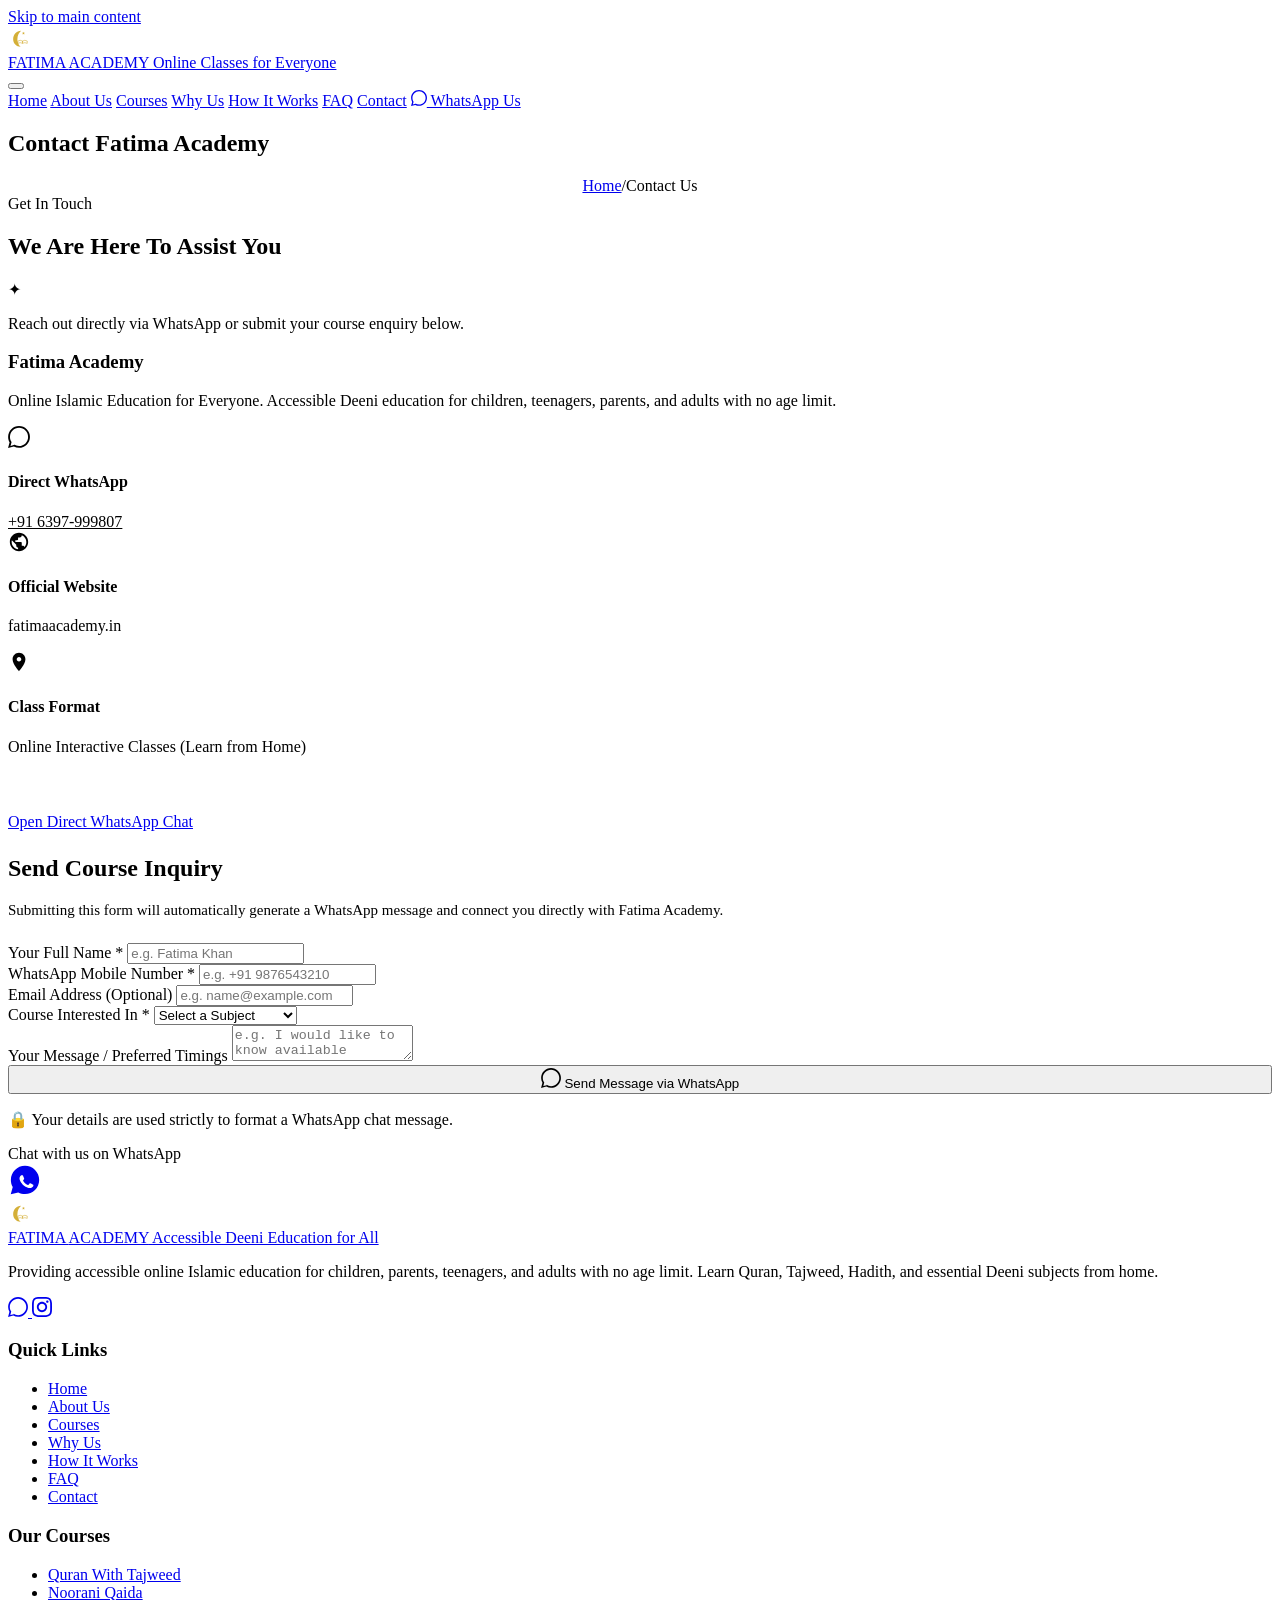
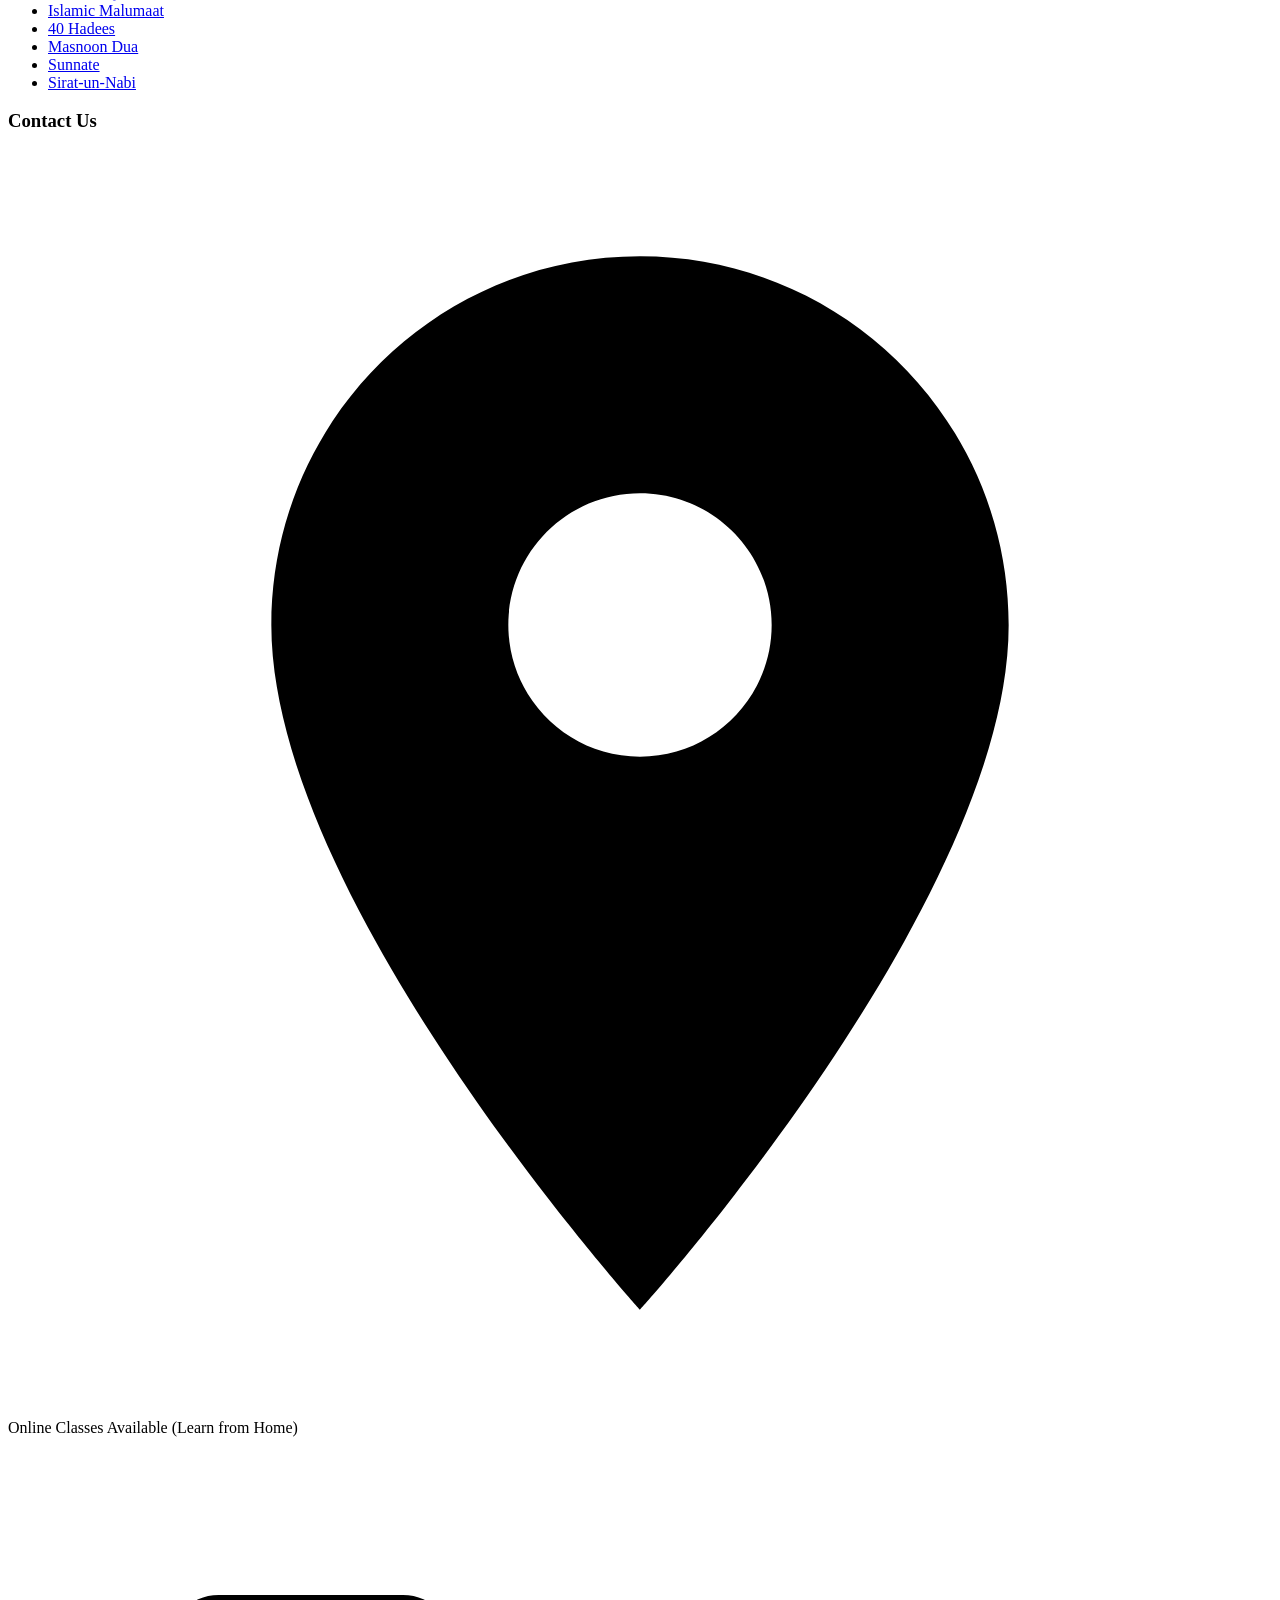
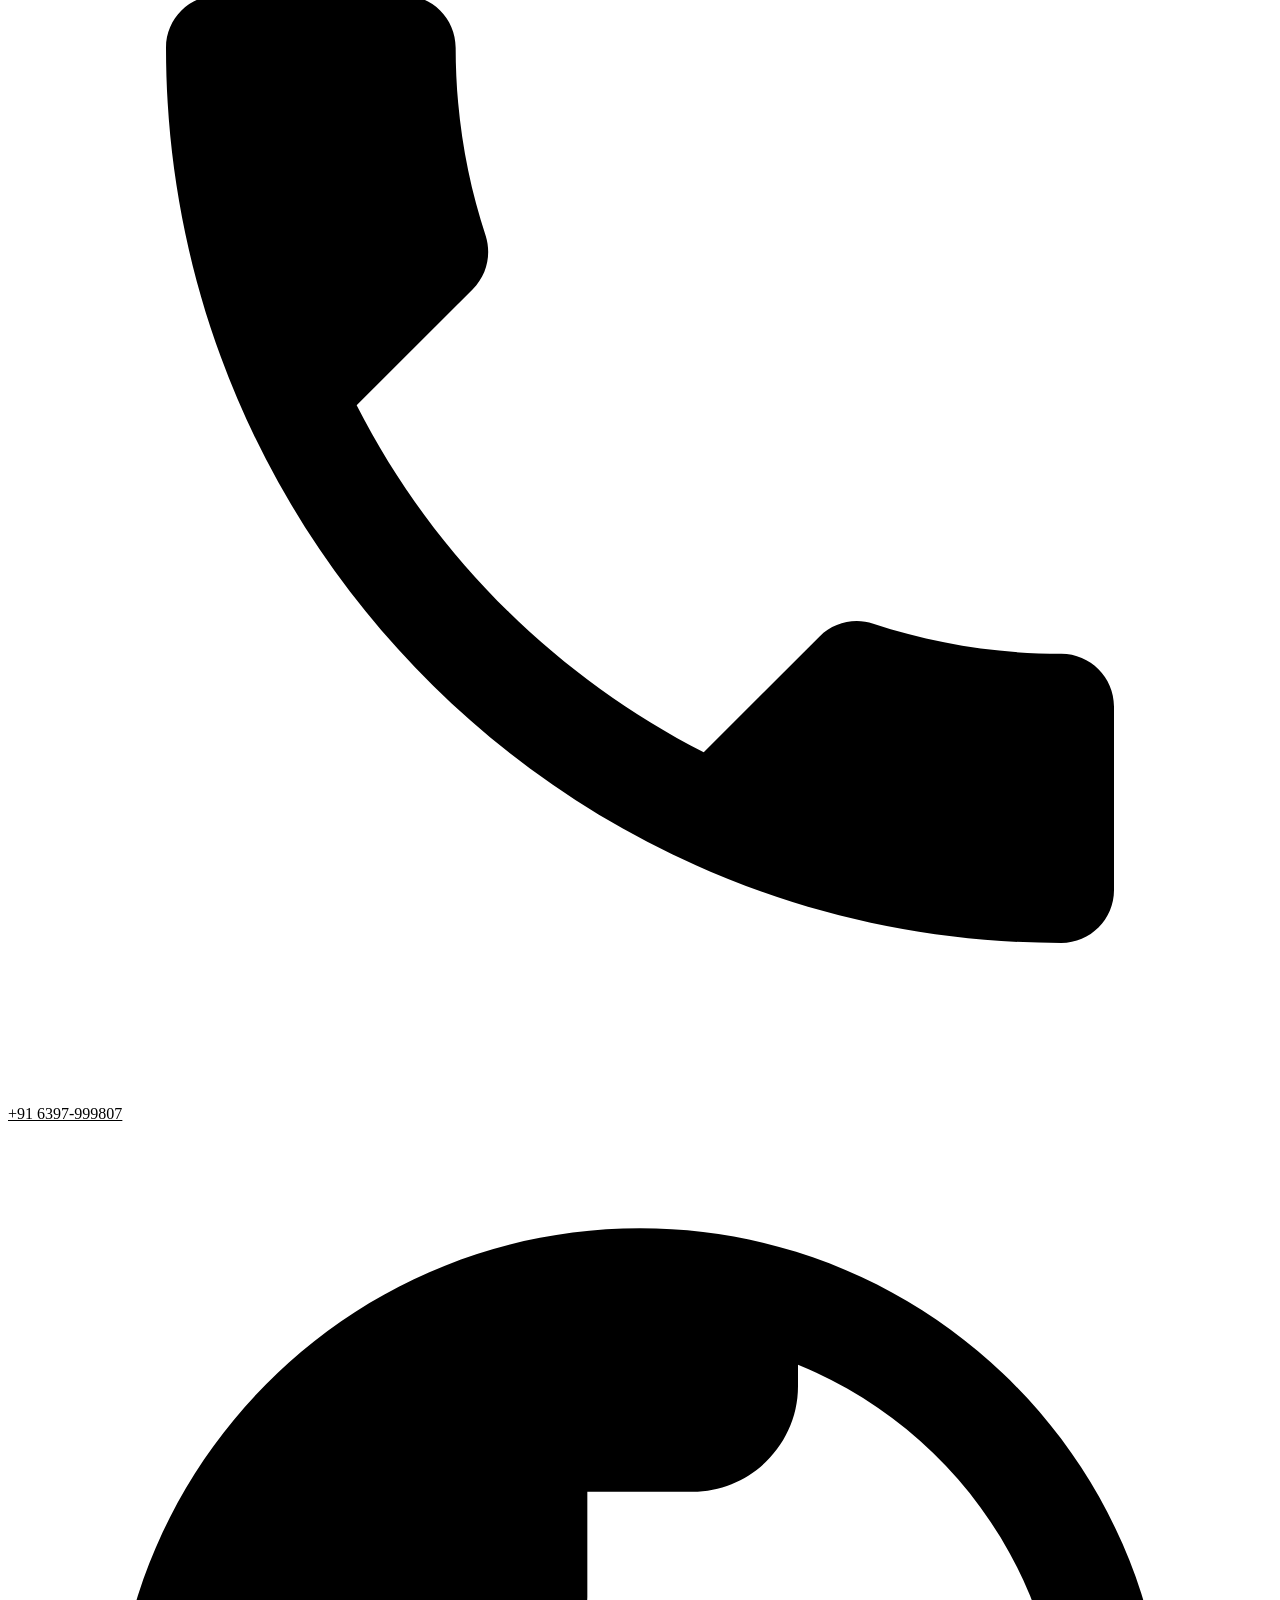
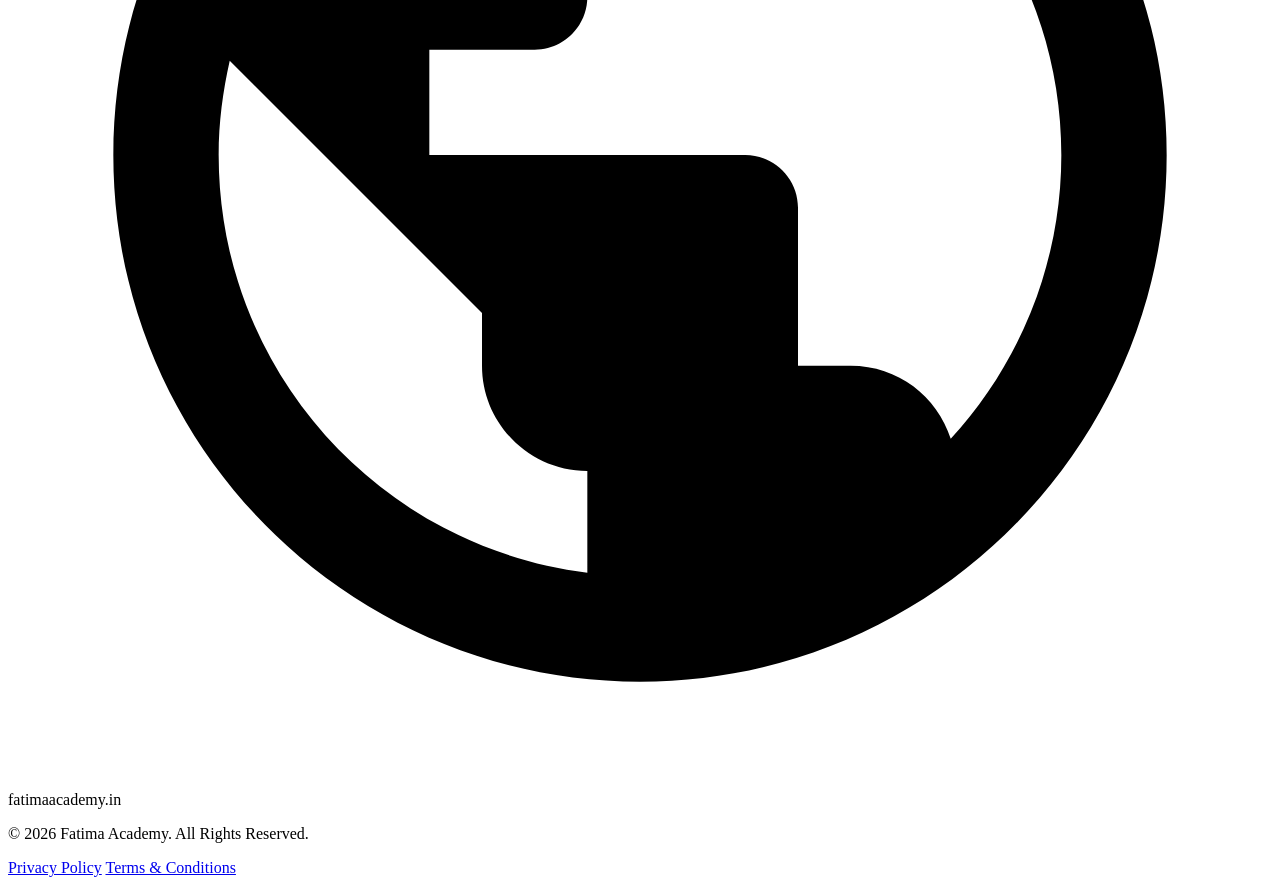
==== contact.html @ eac568ba "Add files via upload" ====
<!DOCTYPE html>
<html lang="en">
<head>
  <meta charset="UTF-8">
  <meta name="viewport" content="width=device-width, initial-scale=1.0">
  <title>Contact Us | Fatima Academy</title>
  <meta name="description" content="Contact Fatima Academy for online Islamic class inquiries. Reach us via WhatsApp at +91 6397-999807 or complete our online contact form.">
  <meta name="keywords" content="Contact Fatima Academy, WhatsApp +916397999807, online Quran enquiry, Islamic class registration">
  
  <meta property="og:title" content="Contact Us | Fatima Academy">
  <meta property="og:description" content="Connect with Fatima Academy directly on WhatsApp or submit your course inquiry online.">
  <meta property="og:type" content="website">
  <meta property="og:url" content="https://fatimaacademy.in/contact.html">
  
  <link rel="icon" type="image/svg+xml" href="favicon.svg">
  <link rel="stylesheet" href="css/style.css">
</head>
<body>
  <a href="#main-content" class="skip-link">Skip to main content</a>

  <!-- Header -->
  <header class="header">
    <div class="container nav-container">
      <a href="index.html" class="brand-logo" aria-label="Fatima Academy Home">
        <div class="brand-icon-wrapper">
          <svg viewBox="0 0 512 512" width="24" height="24">
            <path d="M280 100 C 180 100, 110 180, 110 280 C 110 370, 180 440, 270 440 C 230 410, 200 350, 200 280 C 200 200, 240 130, 280 100 Z" fill="#D4AF37"/>
            <polygon points="330,120 338,144 362,144 343,159 350,183 330,168 310,183 317,159 298,144 322,144" fill="#D4AF37"/>
            <path d="M 210 320 Q 260 290 310 320 L 310 370 Q 260 340 210 370 Z" fill="none" stroke="#D4AF37" stroke-width="12"/>
            <path d="M 310 320 Q 360 290 410 320 L 410 370 Q 360 340 310 370 Z" fill="none" stroke="#D4AF37" stroke-width="12"/>
          </svg>
        </div>
        <div class="brand-text">
          <span class="brand-title">FATIMA <span>ACADEMY</span></span>
          <span class="brand-tagline">Online Classes for Everyone</span>
        </div>
      </a>

      <button class="mobile-toggle" id="mobile-toggle" aria-label="Toggle navigation menu" aria-expanded="false" aria-controls="nav-menu">
        <span></span>
        <span></span>
        <span></span>
      </button>

      <nav class="nav-menu" id="nav-menu">
        <a href="index.html" class="nav-link">Home</a>
        <a href="about.html" class="nav-link">About Us</a>
        <a href="courses.html" class="nav-link">Courses</a>
        <a href="why-us.html" class="nav-link">Why Us</a>
        <a href="how-it-works.html" class="nav-link">How It Works</a>
        <a href="faq.html" class="nav-link">FAQ</a>
        <a href="contact.html" class="nav-link active">Contact</a>
        <a href="https://wa.me/916397999807?text=Assalamu%20Alaikum%2C%20I%20would%20like%20to%20know%20more%20about%20Fatima%20Academy%20online%20classes." target="_blank" rel="noopener noreferrer" class="btn btn-whatsapp btn-sm nav-cta-btn">
          <svg viewBox="0 0 24 24" width="16" height="16" fill="currentColor"><path d="M.057 24l1.687-6.163c-1.041-1.804-1.588-3.849-1.587-5.946.003-6.556 5.338-11.891 11.893-11.891 3.181.001 6.167 1.24 8.413 3.488 2.245 2.248 3.481 5.236 3.48 8.414-.003 6.557-5.338 11.892-11.893 11.892-1.99-.001-3.951-.5-5.688-1.448l-6.305 1.654zm6.597-3.807c1.676.995 3.276 1.591 5.392 1.592 5.448 0 9.886-4.434 9.889-9.885.002-5.462-4.415-9.89-9.881-9.892-5.452 0-9.887 4.434-9.889 9.884-.001 2.225.651 3.891 1.746 5.634l-1.14 4.162 4.223-1.107z"/></svg>
          WhatsApp Us
        </a>
      </nav>
    </div>
  </header>
  <div class="nav-overlay" id="nav-overlay"></div>

  <!-- Page Hero -->
  <section class="page-hero">
    <div class="hero-pattern"></div>
    <div class="container text-center">
      <h1 class="page-hero-title">Contact <span>Fatima Academy</span></h1>
      <div class="breadcrumb justify-center" style="display: flex; justify-content: center;">
        <a href="index.html">Home</a>
        <span class="breadcrumb-separator">/</span>
        <span>Contact Us</span>
      </div>
    </div>
  </section>

  <!-- Main Content -->
  <main id="main-content">
    <section class="section-padding">
      <div class="container">
        <div class="section-header reveal">
          <span class="section-badge gold">Get In Touch</span>
          <h2 class="section-title">We Are Here To <span>Assist You</span></h2>
          <div class="ornament-divider"><span class="ornament-symbol">✦</span></div>
          <p class="section-subtitle">Reach out directly via WhatsApp or submit your course enquiry below.</p>
        </div>

        <div class="contact-grid">
          
          <!-- Contact Info Card -->
          <div class="contact-info-card reveal">
            <h3 class="contact-info-title">Fatima Academy</h3>
            <p class="contact-info-desc">Online Islamic Education for Everyone. Accessible Deeni education for children, teenagers, parents, and adults with no age limit.</p>

            <div class="contact-detail-item">
              <div class="contact-detail-icon">
                <svg viewBox="0 0 24 24" width="22" height="22" fill="currentColor"><path d="M.057 24l1.687-6.163c-1.041-1.804-1.588-3.849-1.587-5.946.003-6.556 5.338-11.891 11.893-11.891 3.181.001 6.167 1.24 8.413 3.488 2.245 2.248 3.481 5.236 3.48 8.414-.003 6.557-5.338 11.892-11.893 11.892-1.99-.001-3.951-.5-5.688-1.448l-6.305 1.654zm6.597-3.807c1.676.995 3.276 1.591 5.392 1.592 5.448 0 9.886-4.434 9.889-9.885.002-5.462-4.415-9.89-9.881-9.892-5.452 0-9.887 4.434-9.889 9.884-.001 2.225.651 3.891 1.746 5.634l-1.14 4.162 4.223-1.107z"/></svg>
              </div>
              <div class="contact-detail-text">
                <h4>Direct WhatsApp</h4>
                <a href="https://wa.me/916397999807" target="_blank" rel="noopener noreferrer" style="color:var(--gold-primary);">+91 6397-999807</a>
              </div>
            </div>

            <div class="contact-detail-item">
              <div class="contact-detail-icon">
                <svg viewBox="0 0 24 24" width="22" height="22" fill="currentColor"><path d="M12 2C6.48 2 2 6.48 2 12s4.48 10 10 10 10-4.48 10-10S17.52 2 12 2zm-1 17.93c-3.95-.49-7-3.85-7-7.93 0-.62.08-1.21.21-1.79L9 15v1c0 1.1.9 2 2 2v1.93zm6.9-2.54c-.26-.81-1-1.39-1.9-1.39h-1v-3c0-.55-.45-1-1-1H8v-2h2c.55 0 1-.45 1-1V7h2c1.1 0 2-.9 2-2v-.41c2.93 1.19 5 4.06 5 7.41 0 2.08-.8 3.97-2.1 5.39z"/></svg>
              </div>
              <div class="contact-detail-text">
                <h4>Official Website</h4>
                <p>fatimaacademy.in</p>
              </div>
            </div>

            <div class="contact-detail-item">
              <div class="contact-detail-icon">
                <svg viewBox="0 0 24 24" width="22" height="22" fill="currentColor"><path d="M12 2C8.13 2 5 5.13 5 9c0 5.25 7 13 7 13s7-7.75 7-13c0-3.87-3.13-7-7-7zm0 9.5c-1.38 0-2.5-1.12-2.5-2.5s1.12-2.5 2.5-2.5 2.5 1.12 2.5 2.5-1.12 2.5-2.5 2.5z"/></svg>
              </div>
              <div class="contact-detail-text">
                <h4>Class Format</h4>
                <p>Online Interactive Classes (Learn from Home)</p>
              </div>
            </div>

            <div style="margin-top: 2rem; padding-top: 1.5rem; border-top: 1px solid rgba(255, 255, 255, 0.15);">
              <a href="https://wa.me/916397999807?text=Assalamu%20Alaikum%2C%20I%20would%20like%20to%20know%20more%20about%20Fatima%20Academy%20online%20classes." target="_blank" rel="noopener noreferrer" class="btn btn-whatsapp" style="width: 100%;">
                Open Direct WhatsApp Chat
              </a>
            </div>
          </div>

          <!-- Contact Form Card -->
          <div class="contact-form-card reveal">
            <h3 style="font-size: 1.5rem; font-weight: 800; color: var(--navy-dark); margin-bottom: 1.25rem;">Send Course Inquiry</h3>
            <p style="font-size: 0.9375rem; color: var(--text-secondary); margin-bottom: 1.5rem;">Submitting this form will automatically generate a WhatsApp message and connect you directly with Fatima Academy.</p>

            <form id="contact-form" novalidate>
              <div class="form-group">
                <label for="form-name" class="form-label">Your Full Name *</label>
                <input type="text" id="form-name" class="form-control" placeholder="e.g. Fatima Khan" required>
              </div>

              <div class="form-group">
                <label for="form-phone" class="form-label">WhatsApp Mobile Number *</label>
                <input type="tel" id="form-phone" class="form-control" placeholder="e.g. +91 9876543210" required>
              </div>

              <div class="form-group">
                <label for="form-email" class="form-label">Email Address (Optional)</label>
                <input type="email" id="form-email" class="form-control" placeholder="e.g. name@example.com">
              </div>

              <div class="form-group">
                <label for="form-course" class="form-label">Course Interested In *</label>
                <select id="form-course" class="form-control" required>
                  <option value="" disabled selected>Select a Subject</option>
                  <option value="Quran With Tajweed">Quran With Tajweed</option>
                  <option value="Noorani Qaida">Noorani Qaida</option>
                  <option value="Islamic Malumaat">Islamic Malumaat</option>
                  <option value="40 Hadees">40 Hadees</option>
                  <option value="Masnoon Dua">Masnoon Dua</option>
                  <option value="Sunnate">Sunnate</option>
                  <option value="Sirat-un-Nabi">Sirat-un-Nabi</option>
                </select>
              </div>

              <div class="form-group">
                <label for="form-message" class="form-label">Your Message / Preferred Timings</label>
                <textarea id="form-message" class="form-control" placeholder="e.g. I would like to know available evening time slots."></textarea>
              </div>

              <button type="submit" class="btn btn-whatsapp btn-lg" style="width: 100%;">
                <svg viewBox="0 0 24 24" width="20" height="20" fill="currentColor"><path d="M.057 24l1.687-6.163c-1.041-1.804-1.588-3.849-1.587-5.946.003-6.556 5.338-11.891 11.893-11.891 3.181.001 6.167 1.24 8.413 3.488 2.245 2.248 3.481 5.236 3.48 8.414-.003 6.557-5.338 11.892-11.893 11.892-1.99-.001-3.951-.5-5.688-1.448l-6.305 1.654zm6.597-3.807c1.676.995 3.276 1.591 5.392 1.592 5.448 0 9.886-4.434 9.889-9.885.002-5.462-4.415-9.89-9.881-9.892-5.452 0-9.887 4.434-9.889 9.884-.001 2.225.651 3.891 1.746 5.634l-1.14 4.162 4.223-1.107z"/></svg>
                Send Message via WhatsApp
              </button>

              <p class="form-notice">🔒 Your details are used strictly to format a WhatsApp chat message.</p>
            </form>
          </div>

        </div>
      </div>
    </section>
  </main>

  <!-- FLOATING WHATSAPP BUTTON -->
  <div class="floating-whatsapp-container">
    <div class="whatsapp-tooltip">Chat with us on WhatsApp</div>
    <a href="https://wa.me/916397999807?text=Assalamu%20Alaikum%2C%20I%20would%20like%20to%20know%20more%20about%20Fatima%20Academy%20online%20classes." target="_blank" rel="noopener noreferrer" class="floating-whatsapp-btn" aria-label="Chat with Fatima Academy on WhatsApp">
      <svg viewBox="0 0 24 24" width="34" height="34" fill="currentColor">
        <path d="M12.011 2c-5.506 0-9.989 4.478-9.99 9.984 0 1.758.459 3.474 1.33 4.987l-1.414 5.163 5.284-1.385c1.458.796 3.103 1.215 4.786 1.216h.004c5.505 0 9.989-4.478 9.99-9.985 0-2.667-1.037-5.176-2.922-7.062-1.886-1.886-4.396-2.923-7.068-2.923zm5.834 14.164c-.247.695-1.237 1.328-1.705 1.408-.468.08-.857.348-2.883-.456-2.438-.967-4.004-3.447-4.126-3.609-.122-.162-.992-1.32-1.002-2.528-.01-1.208.618-1.802.839-2.043.221-.241.482-.302.643-.302.161 0 .322.002.463.009.15.008.352-.057.552.422.201.482.683 1.668.743 1.789.06.12.1.261.02.422-.08.161-.12.261-.241.402-.12.141-.252.315-.36.423-.12.12-.246.251-.106.492.14.241.624 1.03 1.341 1.668.922.82 1.7 1.074 1.941 1.194.241.12.382.1.522-.06.141-.161.603-.703.764-.944.161-.241.322-.201.542-.12.221.08 1.407.663 1.648.784.241.12.402.181.462.281.06.101.06.583-.187 1.278z"/>
      </svg>
    </a>
  </div>

  <!-- Footer -->
  <footer class="footer">
    <div class="container">
      <div class="footer-grid">
        <div class="footer-brand">
          <a href="index.html" class="brand-logo" aria-label="Fatima Academy">
            <div class="brand-icon-wrapper">
              <svg viewBox="0 0 512 512" width="24" height="24">
                <path d="M280 100 C 180 100, 110 180, 110 280 C 110 370, 180 440, 270 440 C 230 410, 200 350, 200 280 C 200 200, 240 130, 280 100 Z" fill="#D4AF37"/>
                <polygon points="330,120 338,144 362,144 343,159 350,183 330,168 310,183 317,159 298,144 322,144" fill="#D4AF37"/>
                <path d="M 210 320 Q 260 290 310 320 L 310 370 Q 260 340 210 370 Z" fill="none" stroke="#D4AF37" stroke-width="12"/>
                <path d="M 310 320 Q 360 290 410 320 L 410 370 Q 360 340 310 370 Z" fill="none" stroke="#D4AF37" stroke-width="12"/>
              </svg>
            </div>
            <div class="brand-text">
              <span class="brand-title">FATIMA <span>ACADEMY</span></span>
              <span class="brand-tagline">Accessible Deeni Education for All</span>
            </div>
          </a>
          <p>Providing accessible online Islamic education for children, parents, teenagers, and adults with no age limit. Learn Quran, Tajweed, Hadith, and essential Deeni subjects from home.</p>
          <div class="footer-socials">
            <a href="https://wa.me/916397999807" target="_blank" rel="noopener noreferrer" class="social-icon" aria-label="WhatsApp">
              <svg viewBox="0 0 24 24" width="20" height="20" fill="currentColor"><path d="M.057 24l1.687-6.163c-1.041-1.804-1.588-3.849-1.587-5.946.003-6.556 5.338-11.891 11.893-11.891 3.181.001 6.167 1.24 8.413 3.488 2.245 2.248 3.481 5.236 3.48 8.414-.003 6.557-5.338 11.892-11.893 11.892-1.99-.001-3.951-.5-5.688-1.448l-6.305 1.654zm6.597-3.807c1.676.995 3.276 1.591 5.392 1.592 5.448 0 9.886-4.434 9.889-9.885.002-5.462-4.415-9.89-9.881-9.892-5.452 0-9.887 4.434-9.889 9.884-.001 2.225.651 3.891 1.746 5.634l-1.14 4.162 4.223-1.107z"/></svg>
            </a>
            <a href="#" target="_blank" rel="noopener noreferrer" class="social-icon" aria-label="Instagram (Placeholder)">
              <svg viewBox="0 0 24 24" width="20" height="20" fill="currentColor"><path d="M12 2.163c3.204 0 3.584.012 4.85.07 3.252.148 4.771 1.691 4.919 4.919.058 1.265.069 1.645.069 4.849 0 3.205-.012 3.584-.069 4.849-.149 3.225-1.664 4.771-4.919 4.919-1.266.058-1.644.07-4.85.07-3.204 0-3.584-.012-4.849-.07-3.26-.149-4.771-1.699-4.919-4.92-.058-1.265-.07-1.644-.07-4.849 0-3.204.013-3.583.07-4.849.149-3.227 1.664-4.771 4.919-4.919 1.266-.057 1.645-.069 4.849-.069zm0-2.163c-3.259 0-3.667.014-4.947.072-4.358.2-6.78 2.618-6.98 6.98-.059 1.281-.073 1.689-.073 4.948 0 3.259.014 3.668.072 4.948.2 4.358 2.618 6.78 6.98 6.98 1.281.058 1.689.072 4.948.072 3.259 0 3.668-.014 4.948-.072 4.354-.2 6.782-2.618 6.979-6.98.059-1.28.073-1.689.073-4.948 0-3.259-.014-3.667-.072-4.947-.196-4.354-2.617-6.78-6.979-6.98-1.281-.059-1.69-.073-4.949-.073zm0 5.838c-3.403 0-6.162 2.759-6.162 6.162s2.759 6.163 6.162 6.163 6.162-2.759 6.162-6.163c0-3.403-2.759-6.162-6.162-6.162zm0 10.162c-2.209 0-4-1.79-4-4 0-2.209 1.791-4 4-4s4 1.791 4 4c0 2.21-1.791 4-4 4zm6.406-11.845c-.796 0-1.441.645-1.441 1.44s.645 1.44 1.441 1.44c.795 0 1.439-.645 1.439-1.44s-.644-1.44-1.439-1.44z"/></svg>
            </a>
          </div>
        </div>

        <div class="footer-widget">
          <h3 class="footer-widget-title">Quick Links</h3>
          <ul class="footer-links">
            <li><a href="index.html" class="footer-link">Home</a></li>
            <li><a href="about.html" class="footer-link">About Us</a></li>
            <li><a href="courses.html" class="footer-link">Courses</a></li>
            <li><a href="why-us.html" class="footer-link">Why Us</a></li>
            <li><a href="how-it-works.html" class="footer-link">How It Works</a></li>
            <li><a href="faq.html" class="footer-link">FAQ</a></li>
            <li><a href="contact.html" class="footer-link">Contact</a></li>
          </ul>
        </div>

        <div class="footer-widget">
          <h3 class="footer-widget-title">Our Courses</h3>
          <ul class="footer-links">
            <li><a href="courses.html" class="footer-link">Quran With Tajweed</a></li>
            <li><a href="courses.html" class="footer-link">Noorani Qaida</a></li>
            <li><a href="courses.html" class="footer-link">Islamic Malumaat</a></li>
            <li><a href="courses.html" class="footer-link">40 Hadees</a></li>
            <li><a href="courses.html" class="footer-link">Masnoon Dua</a></li>
            <li><a href="courses.html" class="footer-link">Sunnate</a></li>
            <li><a href="courses.html" class="footer-link">Sirat-un-Nabi</a></li>
          </ul>
        </div>

        <div class="footer-widget">
          <h3 class="footer-widget-title">Contact Us</h3>
          <div class="footer-contact-item">
            <svg viewBox="0 0 24 24"><path d="M12 2C8.13 2 5 5.13 5 9c0 5.25 7 13 7 13s7-7.75 7-13c0-3.87-3.13-7-7-7zm0 9.5c-1.38 0-2.5-1.12-2.5-2.5s1.12-2.5 2.5-2.5 2.5 1.12 2.5 2.5-1.12 2.5-2.5 2.5z"/></svg>
            <span>Online Classes Available (Learn from Home)</span>
          </div>
          <div class="footer-contact-item">
            <svg viewBox="0 0 24 24"><path d="M6.62 10.79c1.44 2.83 3.76 5.14 6.59 6.59l2.2-2.2c.27-.27.67-.36 1.02-.24 1.12.37 2.33.57 3.57.57.55 0 1 .45 1 1V20c0 .55-.45 1-1 1-9.39 0-17-7.61-17-17 0-.55.45-1 1-1h3.5c.55 0 1 .45 1 1 0 1.25.2 2.45.57 3.57.11.35.03.74-.25 1.02l-2.2 2.2z"/></svg>
            <a href="https://wa.me/916397999807" target="_blank" rel="noopener noreferrer" style="color:var(--gold-primary);">+91 6397-999807</a>
          </div>
          <div class="footer-contact-item">
            <svg viewBox="0 0 24 24"><path d="M12 2C6.48 2 2 6.48 2 12s4.48 10 10 10 10-4.48 10-10S17.52 2 12 2zm-1 17.93c-3.95-.49-7-3.85-7-7.93 0-.62.08-1.21.21-1.79L9 15v1c0 1.1.9 2 2 2v1.93zm6.9-2.54c-.26-.81-1-1.39-1.9-1.39h-1v-3c0-.55-.45-1-1-1H8v-2h2c.55 0 1-.45 1-1V7h2c1.1 0 2-.9 2-2v-.41c2.93 1.19 5 4.06 5 7.41 0 2.08-.8 3.97-2.1 5.39z"/></svg>
            <span>fatimaacademy.in</span>
          </div>
        </div>
      </div>

      <div class="footer-bottom">
        <p>&copy; <span id="current-year">2026</span> Fatima Academy. All Rights Reserved.</p>
        <div class="footer-legal-links">
          <a href="privacy-policy.html" class="footer-link">Privacy Policy</a>
          <a href="terms.html" class="footer-link">Terms & Conditions</a>
        </div>
      </div>
    </div>
  </footer>

  <script src="js/script.js"></script>
</body>
</html>
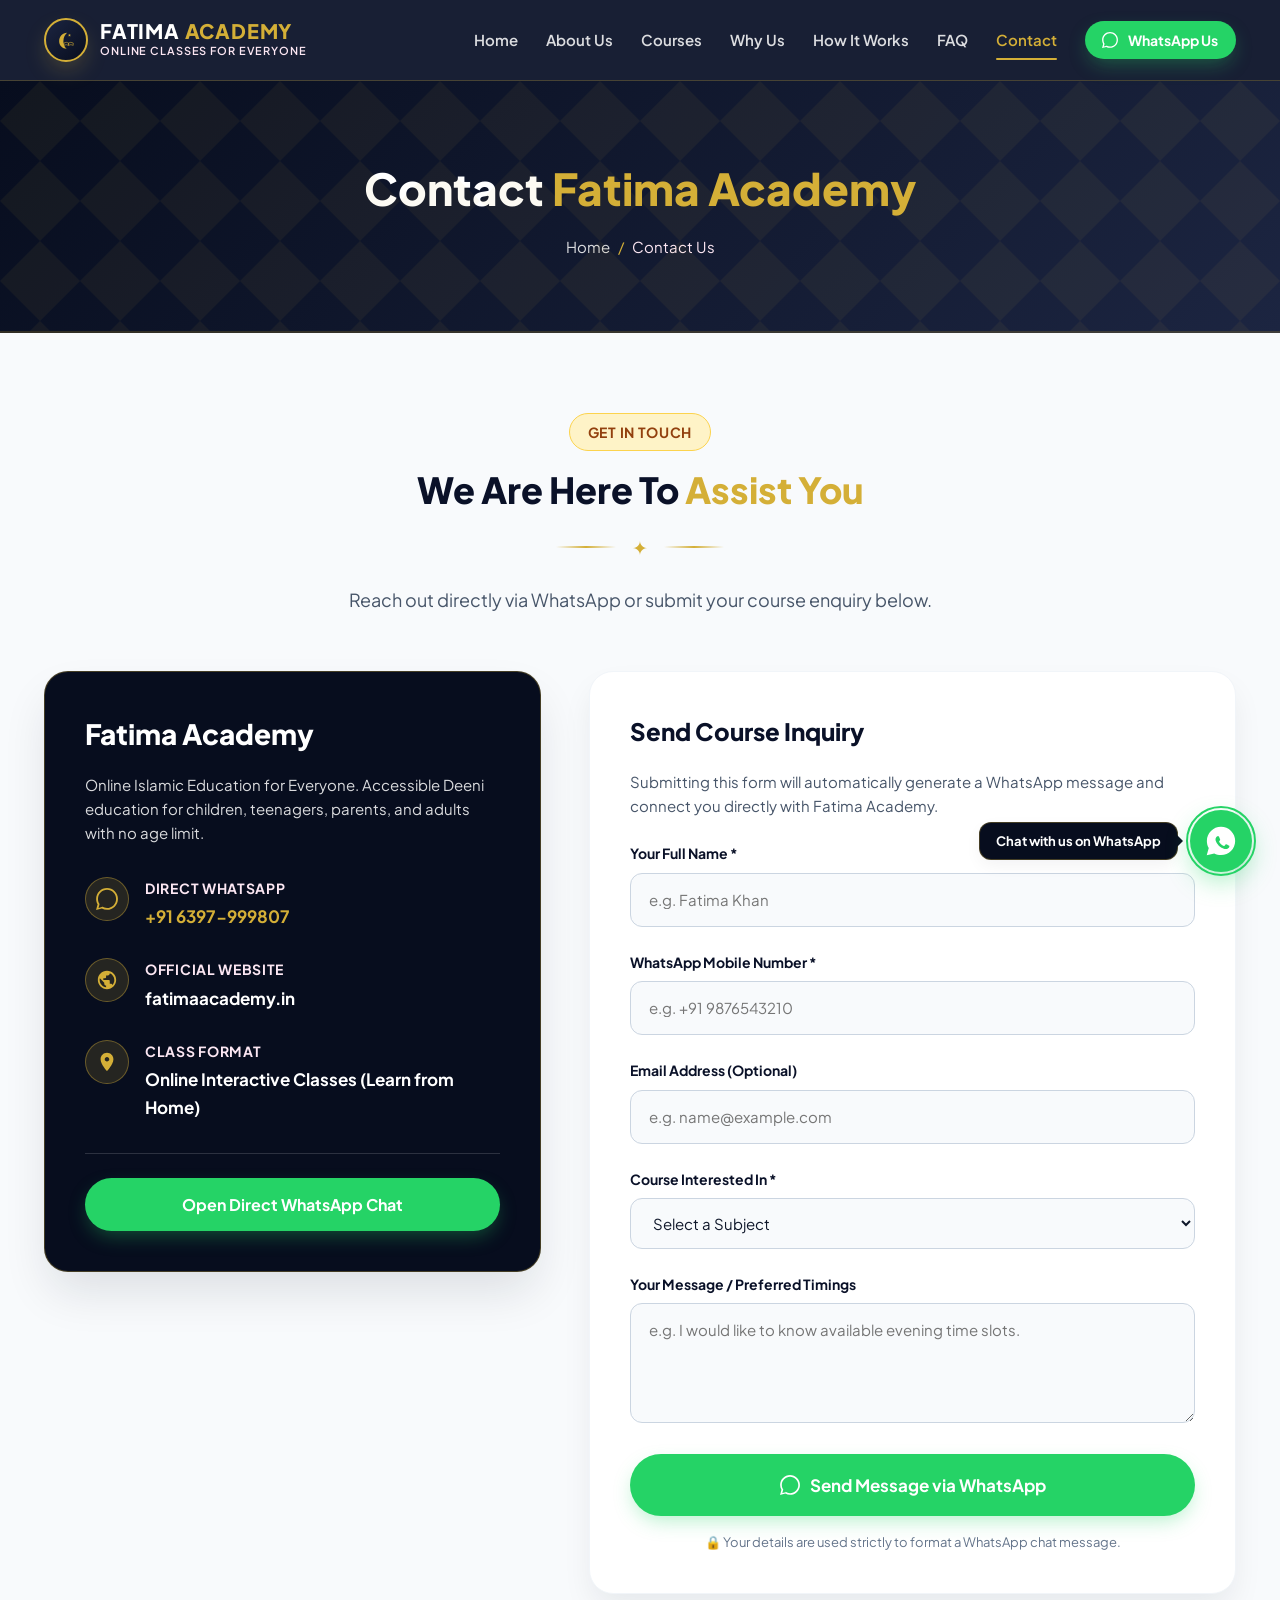
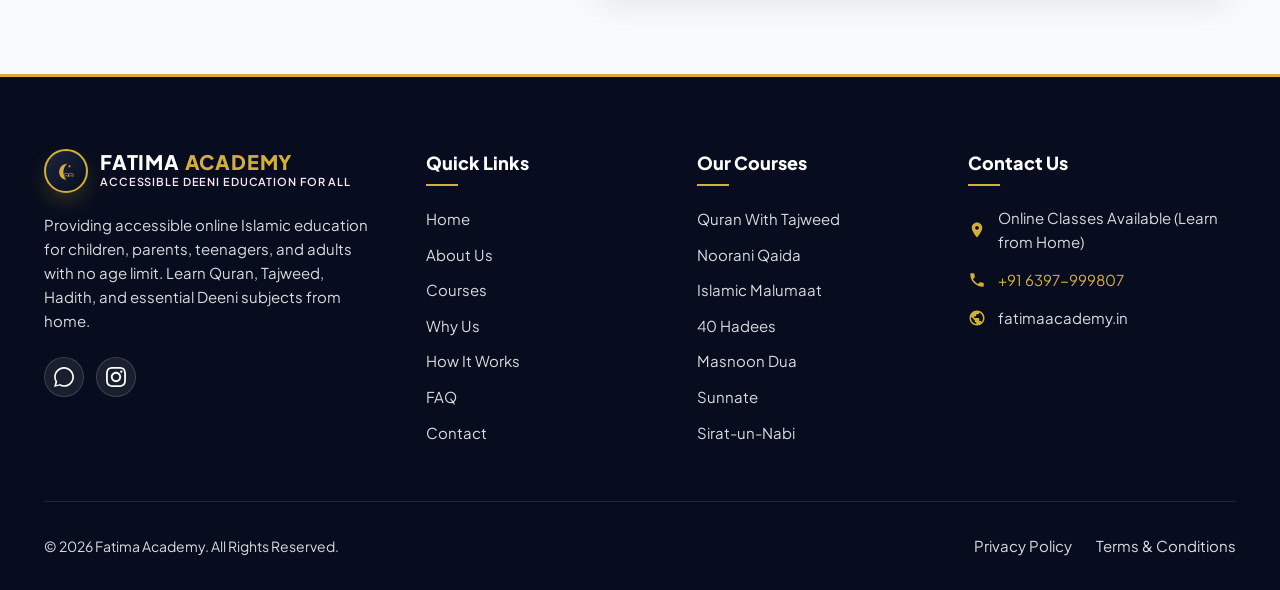
==== commit e65496b7: "Update WhatsApp contact number and links" ====
--- a/contact.html
+++ b/contact.html
@@ -4,8 +4,8 @@
   <meta charset="UTF-8">
   <meta name="viewport" content="width=device-width, initial-scale=1.0">
   <title>Contact Us | Fatima Academy</title>
-  <meta name="description" content="Contact Fatima Academy for online Islamic class inquiries. Reach us via WhatsApp at +91 6397-999807 or complete our online contact form.">
-  <meta name="keywords" content="Contact Fatima Academy, WhatsApp +916397999807, online Quran enquiry, Islamic class registration">
+  <meta name="description" content="Contact Fatima Academy for online Islamic class inquiries. Reach us via WhatsApp at +91 8077-743454 or complete our online contact form.">
+  <meta name="keywords" content="Contact Fatima Academy, WhatsApp +918077743454, online Quran enquiry, Islamic class registration">
   
   <meta property="og:title" content="Contact Us | Fatima Academy">
   <meta property="og:description" content="Connect with Fatima Academy directly on WhatsApp or submit your course inquiry online.">
@@ -50,7 +50,7 @@
         <a href="how-it-works.html" class="nav-link">How It Works</a>
         <a href="faq.html" class="nav-link">FAQ</a>
         <a href="contact.html" class="nav-link active">Contact</a>
-        <a href="https://wa.me/916397999807?text=Assalamu%20Alaikum%2C%20I%20would%20like%20to%20know%20more%20about%20Fatima%20Academy%20online%20classes." target="_blank" rel="noopener noreferrer" class="btn btn-whatsapp btn-sm nav-cta-btn">
+        <a href="https://wa.me/918077743454?text=Assalamu%20Alaikum%2C%20I%20would%20like%20to%20know%20more%20about%20Fatima%20Academy%20online%20classes." target="_blank" rel="noopener noreferrer" class="btn btn-whatsapp btn-sm nav-cta-btn">
           <svg viewBox="0 0 24 24" width="16" height="16" fill="currentColor"><path d="M.057 24l1.687-6.163c-1.041-1.804-1.588-3.849-1.587-5.946.003-6.556 5.338-11.891 11.893-11.891 3.181.001 6.167 1.24 8.413 3.488 2.245 2.248 3.481 5.236 3.48 8.414-.003 6.557-5.338 11.892-11.893 11.892-1.99-.001-3.951-.5-5.688-1.448l-6.305 1.654zm6.597-3.807c1.676.995 3.276 1.591 5.392 1.592 5.448 0 9.886-4.434 9.889-9.885.002-5.462-4.415-9.89-9.881-9.892-5.452 0-9.887 4.434-9.889 9.884-.001 2.225.651 3.891 1.746 5.634l-1.14 4.162 4.223-1.107z"/></svg>
           WhatsApp Us
         </a>
@@ -96,7 +96,7 @@
               </div>
               <div class="contact-detail-text">
                 <h4>Direct WhatsApp</h4>
-                <a href="https://wa.me/916397999807" target="_blank" rel="noopener noreferrer" style="color:var(--gold-primary);">+91 6397-999807</a>
+                <a href="https://wa.me/918077743454" target="_blank" rel="noopener noreferrer" style="color:var(--gold-primary);">+91 6397-999807</a>
               </div>
             </div>
 
@@ -121,7 +121,7 @@
             </div>
 
             <div style="margin-top: 2rem; padding-top: 1.5rem; border-top: 1px solid rgba(255, 255, 255, 0.15);">
-              <a href="https://wa.me/916397999807?text=Assalamu%20Alaikum%2C%20I%20would%20like%20to%20know%20more%20about%20Fatima%20Academy%20online%20classes." target="_blank" rel="noopener noreferrer" class="btn btn-whatsapp" style="width: 100%;">
+              <a href="https://wa.me/918077743454?text=Assalamu%20Alaikum%2C%20I%20would%20like%20to%20know%20more%20about%20Fatima%20Academy%20online%20classes." target="_blank" rel="noopener noreferrer" class="btn btn-whatsapp" style="width: 100%;">
                 Open Direct WhatsApp Chat
               </a>
             </div>
@@ -184,7 +184,7 @@
   <!-- FLOATING WHATSAPP BUTTON -->
   <div class="floating-whatsapp-container">
     <div class="whatsapp-tooltip">Chat with us on WhatsApp</div>
-    <a href="https://wa.me/916397999807?text=Assalamu%20Alaikum%2C%20I%20would%20like%20to%20know%20more%20about%20Fatima%20Academy%20online%20classes." target="_blank" rel="noopener noreferrer" class="floating-whatsapp-btn" aria-label="Chat with Fatima Academy on WhatsApp">
+    <a href="https://wa.me/918077743454?text=Assalamu%20Alaikum%2C%20I%20would%20like%20to%20know%20more%20about%20Fatima%20Academy%20online%20classes." target="_blank" rel="noopener noreferrer" class="floating-whatsapp-btn" aria-label="Chat with Fatima Academy on WhatsApp">
       <svg viewBox="0 0 24 24" width="34" height="34" fill="currentColor">
         <path d="M12.011 2c-5.506 0-9.989 4.478-9.99 9.984 0 1.758.459 3.474 1.33 4.987l-1.414 5.163 5.284-1.385c1.458.796 3.103 1.215 4.786 1.216h.004c5.505 0 9.989-4.478 9.99-9.985 0-2.667-1.037-5.176-2.922-7.062-1.886-1.886-4.396-2.923-7.068-2.923zm5.834 14.164c-.247.695-1.237 1.328-1.705 1.408-.468.08-.857.348-2.883-.456-2.438-.967-4.004-3.447-4.126-3.609-.122-.162-.992-1.32-1.002-2.528-.01-1.208.618-1.802.839-2.043.221-.241.482-.302.643-.302.161 0 .322.002.463.009.15.008.352-.057.552.422.201.482.683 1.668.743 1.789.06.12.1.261.02.422-.08.161-.12.261-.241.402-.12.141-.252.315-.36.423-.12.12-.246.251-.106.492.14.241.624 1.03 1.341 1.668.922.82 1.7 1.074 1.941 1.194.241.12.382.1.522-.06.141-.161.603-.703.764-.944.161-.241.322-.201.542-.12.221.08 1.407.663 1.648.784.241.12.402.181.462.281.06.101.06.583-.187 1.278z"/>
       </svg>
@@ -212,7 +212,7 @@
           </a>
           <p>Providing accessible online Islamic education for children, parents, teenagers, and adults with no age limit. Learn Quran, Tajweed, Hadith, and essential Deeni subjects from home.</p>
           <div class="footer-socials">
-            <a href="https://wa.me/916397999807" target="_blank" rel="noopener noreferrer" class="social-icon" aria-label="WhatsApp">
+            <a href="https://wa.me/918077743454" target="_blank" rel="noopener noreferrer" class="social-icon" aria-label="WhatsApp">
               <svg viewBox="0 0 24 24" width="20" height="20" fill="currentColor"><path d="M.057 24l1.687-6.163c-1.041-1.804-1.588-3.849-1.587-5.946.003-6.556 5.338-11.891 11.893-11.891 3.181.001 6.167 1.24 8.413 3.488 2.245 2.248 3.481 5.236 3.48 8.414-.003 6.557-5.338 11.892-11.893 11.892-1.99-.001-3.951-.5-5.688-1.448l-6.305 1.654zm6.597-3.807c1.676.995 3.276 1.591 5.392 1.592 5.448 0 9.886-4.434 9.889-9.885.002-5.462-4.415-9.89-9.881-9.892-5.452 0-9.887 4.434-9.889 9.884-.001 2.225.651 3.891 1.746 5.634l-1.14 4.162 4.223-1.107z"/></svg>
             </a>
             <a href="#" target="_blank" rel="noopener noreferrer" class="social-icon" aria-label="Instagram (Placeholder)">
@@ -255,7 +255,7 @@
           </div>
           <div class="footer-contact-item">
             <svg viewBox="0 0 24 24"><path d="M6.62 10.79c1.44 2.83 3.76 5.14 6.59 6.59l2.2-2.2c.27-.27.67-.36 1.02-.24 1.12.37 2.33.57 3.57.57.55 0 1 .45 1 1V20c0 .55-.45 1-1 1-9.39 0-17-7.61-17-17 0-.55.45-1 1-1h3.5c.55 0 1 .45 1 1 0 1.25.2 2.45.57 3.57.11.35.03.74-.25 1.02l-2.2 2.2z"/></svg>
-            <a href="https://wa.me/916397999807" target="_blank" rel="noopener noreferrer" style="color:var(--gold-primary);">+91 6397-999807</a>
+            <a href="https://wa.me/918077743454" target="_blank" rel="noopener noreferrer" style="color:var(--gold-primary);">+91 6397-999807</a>
           </div>
           <div class="footer-contact-item">
             <svg viewBox="0 0 24 24"><path d="M12 2C6.48 2 2 6.48 2 12s4.48 10 10 10 10-4.48 10-10S17.52 2 12 2zm-1 17.93c-3.95-.49-7-3.85-7-7.93 0-.62.08-1.21.21-1.79L9 15v1c0 1.1.9 2 2 2v1.93zm6.9-2.54c-.26-.81-1-1.39-1.9-1.39h-1v-3c0-.55-.45-1-1-1H8v-2h2c.55 0 1-.45 1-1V7h2c1.1 0 2-.9 2-2v-.41c2.93 1.19 5 4.06 5 7.41 0 2.08-.8 3.97-2.1 5.39z"/></svg>
--- a/css/style.css
+++ b/css/style.css
@@ -0,0 +1,1689 @@
+/* ==========================================================================
+   FATIMA ACADEMY - OFFICIAL STYLESHEET
+   Online Islamic Education Platform (fatimaacademy.in)
+   ========================================================================== */
+
+/* --------------------------------------------------------------------------
+   1. GOOGLE FONTS & CSS VARIABLES
+   -------------------------------------------------------------------------- */
+@import url('https://fonts.googleapis.com/css2?family=Amiri:ital,wght@0,400;0,700;1,400&family=Plus+Jakarta+Sans:wght@300;400;500;600;700;800&display=swap');
+
+:root {
+  /* Brand Primary - Deep Royal Navy */
+  --navy-darkest: #070D1E;
+  --navy-dark: #0A1128;
+  --navy-primary: #1C2541;
+  --navy-medium: #2A365C;
+  --navy-light: #3A4B7C;
+  --navy-soft: #EEF2FF;
+
+  /* Brand Secondary - Soft Pink / Rose Accent */
+  --pink-deep: #DB2777;
+  --pink-accent: #EC4899;
+  --pink-medium: #F472B6;
+  --pink-soft: #FCE7F3;
+  --pink-light: #FFF1F2;
+  --pink-border: #FBCFE8;
+
+  /* Brand Accent - Royal Gold */
+  --gold-primary: #D4AF37;
+  --gold-hover: #B59226;
+  --gold-light: #FEF3C7;
+  --gold-border: #FCD34D;
+  --gold-glow: rgba(212, 175, 55, 0.25);
+
+  /* WhatsApp Brand Color */
+  --whatsapp-green: #25D366;
+  --whatsapp-hover: #1EBE5D;
+  --whatsapp-shadow: rgba(37, 211, 102, 0.35);
+
+  /* Neutrals & Text */
+  --text-primary: #0F172A;
+  --text-secondary: #475569;
+  --text-muted: #64748B;
+  --text-light: #94A3B8;
+  --text-white: #FFFFFF;
+  --text-white-muted: rgba(255, 255, 255, 0.85);
+
+  /* Backgrounds */
+  --bg-body: #F8FAFC;
+  --bg-card: #FFFFFF;
+  --bg-alt: #F1F5F9;
+
+  /* Fonts */
+  --font-main: 'Plus Jakarta Sans', -apple-system, BlinkMacSystemFont, sans-serif;
+  --font-arabic: 'Amiri', serif;
+
+  /* Elevation & Shadows */
+  --shadow-sm: 0 2px 4px rgba(15, 23, 42, 0.04);
+  --shadow-md: 0 6px 18px -2px rgba(15, 23, 42, 0.06);
+  --shadow-lg: 0 16px 32px -4px rgba(15, 23, 42, 0.08);
+  --shadow-xl: 0 24px 48px -6px rgba(15, 23, 42, 0.12);
+  --shadow-gold: 0 10px 25px -5px rgba(212, 175, 55, 0.3);
+
+  /* Radii */
+  --radius-sm: 8px;
+  --radius-md: 12px;
+  --radius-lg: 18px;
+  --radius-xl: 24px;
+  --radius-full: 9999px;
+
+  /* Transitions */
+  --transition-fast: 0.2s cubic-bezier(0.4, 0, 0.2, 1);
+  --transition-normal: 0.3s cubic-bezier(0.4, 0, 0.2, 1);
+  --transition-slow: 0.5s cubic-bezier(0.4, 0, 0.2, 1);
+}
+
+/* --------------------------------------------------------------------------
+   2. RESET & BASE STYLES
+   -------------------------------------------------------------------------- */
+*, *::before, *::after {
+  box-sizing: border-box;
+  margin: 0;
+  padding: 0;
+}
+
+html {
+  scroll-behavior: smooth;
+  font-size: 16px;
+  -webkit-text-size-adjust: 100%;
+}
+
+body {
+  font-family: var(--font-main);
+  background-color: var(--bg-body);
+  color: var(--text-primary);
+  line-height: 1.6;
+  overflow-x: hidden;
+  min-height: 100vh;
+  display: flex;
+  flex-direction: column;
+}
+
+/* Accessibility Focus States */
+:focus-visible {
+  outline: 3px solid var(--gold-primary);
+  outline-offset: 3px;
+}
+
+/* Skip Link */
+.skip-link {
+  position: absolute;
+  top: -100px;
+  left: 20px;
+  background: var(--gold-primary);
+  color: var(--navy-dark);
+  padding: 12px 20px;
+  z-index: 10000;
+  font-weight: 700;
+  border-radius: var(--radius-sm);
+  transition: top var(--transition-fast);
+}
+
+.skip-link:focus {
+  top: 20px;
+}
+
+img, svg {
+  max-width: 100%;
+  height: auto;
+  display: block;
+}
+
+a {
+  color: inherit;
+  text-decoration: none;
+  transition: color var(--transition-fast);
+}
+
+ul, ol {
+  list-style: none;
+}
+
+button, input, select, textarea {
+  font: inherit;
+  color: inherit;
+}
+
+button {
+  cursor: pointer;
+  border: none;
+  background: none;
+}
+
+/* --------------------------------------------------------------------------
+   3. TYPOGRAPHY & UTILITIES
+   -------------------------------------------------------------------------- */
+.container {
+  width: 100%;
+  max-width: 1240px;
+  margin-left: auto;
+  margin-right: auto;
+  padding-left: 1.5rem;
+  padding-right: 1.5rem;
+}
+
+.section-padding {
+  padding-top: 5rem;
+  padding-bottom: 5rem;
+}
+
+.text-center { text-align: center; }
+.text-left { text-align: left; }
+.text-right { text-align: right; }
+
+.section-header {
+  max-width: 720px;
+  margin-left: auto;
+  margin-right: auto;
+  margin-bottom: 3.5rem;
+  text-align: center;
+}
+
+.section-badge {
+  display: inline-flex;
+  align-items: center;
+  gap: 0.5rem;
+  padding: 0.4rem 1.1rem;
+  background-color: var(--pink-soft);
+  color: var(--pink-deep);
+  border: 1px solid var(--pink-border);
+  border-radius: var(--radius-full);
+  font-size: 0.875rem;
+  font-weight: 700;
+  text-transform: uppercase;
+  letter-spacing: 0.05em;
+  margin-bottom: 1rem;
+}
+
+.section-badge.gold {
+  background-color: var(--gold-light);
+  color: #92400E;
+  border-color: var(--gold-border);
+}
+
+.section-title {
+  font-size: 2.25rem;
+  font-weight: 800;
+  color: var(--navy-dark);
+  line-height: 1.25;
+  margin-bottom: 1rem;
+}
+
+.section-title span {
+  color: var(--gold-primary);
+  position: relative;
+}
+
+.section-subtitle {
+  font-size: 1.125rem;
+  color: var(--text-secondary);
+  font-weight: 400;
+}
+
+/* Ornamental Divider */
+.ornament-divider {
+  display: flex;
+  align-items: center;
+  justify-content: center;
+  gap: 1rem;
+  margin: 1.25rem 0 1.5rem;
+}
+
+.ornament-divider::before,
+.ornament-divider::after {
+  content: '';
+  height: 2px;
+  width: 60px;
+  background: linear-gradient(90deg, transparent, var(--gold-primary), transparent);
+}
+
+.ornament-symbol {
+  color: var(--gold-primary);
+  font-size: 1.2rem;
+}
+
+/* --------------------------------------------------------------------------
+   4. BUTTONS & BADGES
+   -------------------------------------------------------------------------- */
+.btn {
+  display: inline-flex;
+  align-items: center;
+  justify-content: center;
+  gap: 0.625rem;
+  padding: 0.875rem 1.75rem;
+  border-radius: var(--radius-full);
+  font-weight: 700;
+  font-size: 1rem;
+  text-align: center;
+  transition: all var(--transition-normal);
+  white-space: nowrap;
+  box-shadow: var(--shadow-sm);
+  position: relative;
+  overflow: hidden;
+}
+
+.btn-lg {
+  padding: 1.1rem 2.25rem;
+  font-size: 1.0625rem;
+}
+
+.btn-sm {
+  padding: 0.5rem 1.1rem;
+  font-size: 0.875rem;
+}
+
+.btn-primary {
+  background: linear-gradient(135deg, var(--gold-primary) 0%, #C59B27 100%);
+  color: var(--navy-darkest);
+  border: 1px solid var(--gold-border);
+  box-shadow: var(--shadow-gold);
+}
+
+.btn-primary:hover {
+  background: linear-gradient(135deg, #E5BE46 0%, var(--gold-primary) 100%);
+  transform: translateY(-2px);
+  box-shadow: 0 12px 28px -4px rgba(212, 175, 55, 0.45);
+}
+
+.btn-secondary {
+  background-color: var(--navy-primary);
+  color: var(--text-white);
+  border: 1px solid rgba(255, 255, 255, 0.15);
+}
+
+.btn-secondary:hover {
+  background-color: var(--navy-dark);
+  color: var(--text-white);
+  transform: translateY(-2px);
+  box-shadow: var(--shadow-lg);
+}
+
+.btn-pink {
+  background-color: var(--pink-soft);
+  color: var(--pink-deep);
+  border: 1px solid var(--pink-border);
+}
+
+.btn-pink:hover {
+  background-color: var(--pink-medium);
+  color: var(--text-white);
+  transform: translateY(-2px);
+}
+
+.btn-whatsapp {
+  background-color: var(--whatsapp-green);
+  color: var(--text-white);
+  box-shadow: 0 8px 20px -4px var(--whatsapp-shadow);
+}
+
+.btn-whatsapp:hover {
+  background-color: var(--whatsapp-hover);
+  transform: translateY(-2px);
+  box-shadow: 0 12px 24px -2px rgba(37, 211, 102, 0.45);
+  color: var(--text-white);
+}
+
+.btn-outline-white {
+  background-color: transparent;
+  color: var(--text-white);
+  border: 2px solid rgba(255, 255, 255, 0.4);
+}
+
+.btn-outline-white:hover {
+  background-color: var(--text-white);
+  color: var(--navy-dark);
+  border-color: var(--text-white);
+  transform: translateY(-2px);
+}
+
+/* --------------------------------------------------------------------------
+   5. HEADER & NAVBAR
+   -------------------------------------------------------------------------- */
+.header {
+  position: sticky;
+  top: 0;
+  left: 0;
+  width: 100%;
+  z-index: 1000;
+  background-color: rgba(10, 17, 40, 0.94);
+  backdrop-filter: blur(12px);
+  -webkit-backdrop-filter: blur(12px);
+  border-bottom: 1px solid rgba(212, 175, 55, 0.25);
+  transition: all var(--transition-normal);
+}
+
+.nav-container {
+  display: flex;
+  align-items: center;
+  justify-content: space-between;
+  height: 80px;
+}
+
+/* Brand Logo */
+.brand-logo {
+  display: flex;
+  align-items: center;
+  gap: 0.75rem;
+  text-decoration: none;
+}
+
+.brand-icon-wrapper {
+  width: 44px;
+  height: 44px;
+  background: linear-gradient(135deg, var(--navy-primary) 0%, var(--navy-darkest) 100%);
+  border: 2px solid var(--gold-primary);
+  border-radius: 50%;
+  display: flex;
+  align-items: center;
+  justify-content: center;
+  box-shadow: var(--shadow-gold);
+}
+
+.brand-icon-wrapper svg {
+  width: 24px;
+  height: 24px;
+  fill: var(--gold-primary);
+}
+
+.brand-text {
+  display: flex;
+  flex-direction: column;
+}
+
+.brand-title {
+  font-size: 1.25rem;
+  font-weight: 800;
+  color: var(--text-white);
+  letter-spacing: 0.04em;
+  line-height: 1.1;
+}
+
+.brand-title span {
+  color: var(--gold-primary);
+}
+
+.brand-tagline {
+  font-size: 0.6875rem;
+  color: var(--pink-soft);
+  letter-spacing: 0.08em;
+  text-transform: uppercase;
+  font-weight: 600;
+}
+
+/* Nav Links Menu */
+.nav-menu {
+  display: flex;
+  align-items: center;
+  gap: 1.75rem;
+}
+
+.nav-link {
+  font-size: 0.9375rem;
+  font-weight: 600;
+  color: var(--text-white-muted);
+  position: relative;
+  padding: 0.5rem 0;
+  transition: color var(--transition-fast);
+}
+
+.nav-link:hover,
+.nav-link.active {
+  color: var(--gold-primary);
+}
+
+.nav-link::after {
+  content: '';
+  position: absolute;
+  bottom: 0;
+  left: 0;
+  width: 0;
+  height: 2px;
+  background-color: var(--gold-primary);
+  transition: width var(--transition-normal);
+  border-radius: var(--radius-full);
+}
+
+.nav-link:hover::after,
+.nav-link.active::after {
+  width: 100%;
+}
+
+/* Mobile Hamburger Toggle */
+.mobile-toggle {
+  display: none;
+  flex-direction: column;
+  justify-content: space-between;
+  width: 30px;
+  height: 20px;
+  background: transparent;
+  border: none;
+  z-index: 1002;
+  padding: 0;
+}
+
+.mobile-toggle span {
+  display: block;
+  height: 3px;
+  width: 100%;
+  background-color: var(--gold-primary);
+  border-radius: 3px;
+  transition: all var(--transition-normal);
+}
+
+.mobile-toggle.active span:nth-child(1) {
+  transform: translateY(8.5px) rotate(45deg);
+}
+
+.mobile-toggle.active span:nth-child(2) {
+  opacity: 0;
+}
+
+.mobile-toggle.active span:nth-child(3) {
+  transform: translateY(-8.5px) rotate(-45deg);
+}
+
+/* Mobile Menu Backdrop Overlay */
+.nav-overlay {
+  position: fixed;
+  top: 0;
+  left: 0;
+  width: 100%;
+  height: 100vh;
+  background-color: rgba(7, 13, 30, 0.7);
+  backdrop-filter: blur(4px);
+  z-index: 1000;
+  opacity: 0;
+  visibility: hidden;
+  transition: all var(--transition-normal);
+}
+
+.nav-overlay.active {
+  opacity: 1;
+  visibility: visible;
+}
+
+/* --------------------------------------------------------------------------
+   6. HERO SLIDER SECTION
+   -------------------------------------------------------------------------- */
+.hero-section {
+  position: relative;
+  background-color: var(--navy-darkest);
+  color: var(--text-white);
+  overflow: hidden;
+  min-height: 580px;
+  display: flex;
+  align-items: center;
+}
+
+.hero-slider {
+  width: 100%;
+  position: relative;
+}
+
+.hero-slides-wrapper {
+  position: relative;
+  min-height: 580px;
+  display: flex;
+}
+
+.hero-slide {
+  position: absolute;
+  top: 0;
+  left: 0;
+  width: 100%;
+  height: 100%;
+  opacity: 0;
+  visibility: hidden;
+  transition: opacity 0.8s ease-in-out, visibility 0.8s ease-in-out;
+  display: flex;
+  align-items: center;
+  z-index: 1;
+  background-size: cover;
+  background-position: center;
+}
+
+.hero-slide.active {
+  opacity: 1;
+  visibility: visible;
+  z-index: 2;
+}
+
+/* Slide Gradients & Patterns */
+.hero-slide-1 {
+  background: linear-gradient(135deg, rgba(7, 13, 30, 0.95) 0%, rgba(28, 37, 65, 0.9) 100%),
+              radial-gradient(circle at 80% 20%, rgba(244, 114, 182, 0.15) 0%, transparent 50%),
+              radial-gradient(circle at 20% 80%, rgba(212, 175, 55, 0.12) 0%, transparent 50%);
+}
+
+.hero-slide-2 {
+  background: linear-gradient(135deg, rgba(10, 17, 40, 0.95) 0%, rgba(20, 30, 55, 0.92) 100%),
+              radial-gradient(circle at 70% 80%, rgba(212, 175, 55, 0.18) 0%, transparent 50%);
+}
+
+.hero-slide-3 {
+  background: linear-gradient(135deg, rgba(28, 37, 65, 0.95) 0%, rgba(7, 13, 30, 0.92) 100%),
+              radial-gradient(circle at 30% 30%, rgba(252, 231, 243, 0.12) 0%, transparent 50%);
+}
+
+/* Islamic Geometric Pattern Backdrop Overlay */
+.hero-pattern {
+  position: absolute;
+  top: 0;
+  left: 0;
+  width: 100%;
+  height: 100%;
+  opacity: 0.05;
+  background-image: url("data:image/svg+xml,%3Csvg xmlns='http://www.w3.org/2000/svg' width='80' height='80' viewBox='0 0 80 80'%3E%3Cg fill='%23D4AF37' fill-opacity='1'%3E%3Cpath d='M0 0h80v80H0z' fill='none'/%3E%3Cpath d='M40 0l40 40-40 40L0 40zM40 10l30 30-30 30-30-30z'/%3E%3C/g%3E%3C/svg%3E");
+  pointer-events: none;
+}
+
+.hero-content {
+  position: relative;
+  z-index: 3;
+  max-width: 780px;
+  padding-top: 4rem;
+  padding-bottom: 4rem;
+}
+
+.hero-badge {
+  display: inline-flex;
+  align-items: center;
+  gap: 0.5rem;
+  padding: 0.4rem 1.25rem;
+  background: rgba(252, 231, 243, 0.15);
+  border: 1px solid rgba(244, 114, 182, 0.4);
+  color: var(--pink-soft);
+  border-radius: var(--radius-full);
+  font-size: 0.875rem;
+  font-weight: 700;
+  letter-spacing: 0.05em;
+  margin-bottom: 1.5rem;
+  backdrop-filter: blur(4px);
+}
+
+.hero-badge.gold {
+  background: rgba(212, 175, 55, 0.15);
+  border-color: rgba(212, 175, 55, 0.4);
+  color: var(--gold-primary);
+}
+
+.hero-title {
+  font-size: 3.25rem;
+  font-weight: 800;
+  line-height: 1.15;
+  margin-bottom: 1.25rem;
+  color: var(--text-white);
+  letter-spacing: -0.02em;
+}
+
+.hero-title span {
+  color: var(--gold-primary);
+  background: linear-gradient(135deg, #FDE68A 0%, var(--gold-primary) 100%);
+  -webkit-background-clip: text;
+  -webkit-text-fill-color: transparent;
+}
+
+.hero-subtitle {
+  font-size: 1.25rem;
+  color: var(--text-white-muted);
+  margin-bottom: 2.25rem;
+  font-weight: 400;
+  max-width: 640px;
+  line-height: 1.6;
+}
+
+.hero-actions {
+  display: flex;
+  align-items: center;
+  gap: 1.25rem;
+  flex-wrap: wrap;
+}
+
+/* Slider Controls */
+.slider-arrow {
+  position: absolute;
+  top: 50%;
+  transform: translateY(-50%);
+  width: 48px;
+  height: 48px;
+  border-radius: 50%;
+  background: rgba(255, 255, 255, 0.1);
+  border: 1px solid rgba(255, 255, 255, 0.2);
+  color: var(--text-white);
+  display: flex;
+  align-items: center;
+  justify-content: center;
+  z-index: 10;
+  transition: all var(--transition-fast);
+  backdrop-filter: blur(4px);
+}
+
+.slider-arrow:hover {
+  background: var(--gold-primary);
+  color: var(--navy-darkest);
+  border-color: var(--gold-primary);
+}
+
+.slider-arrow.prev { left: 24px; }
+.slider-arrow.next { right: 24px; }
+
+.slider-arrow svg {
+  width: 20px;
+  height: 20px;
+  fill: currentColor;
+}
+
+/* Slider Dots */
+.slider-dots {
+  position: absolute;
+  bottom: 24px;
+  left: 50%;
+  transform: translateX(-50%);
+  display: flex;
+  align-items: center;
+  gap: 0.625rem;
+  z-index: 10;
+}
+
+.slider-dot {
+  width: 12px;
+  height: 12px;
+  border-radius: var(--radius-full);
+  background: rgba(255, 255, 255, 0.35);
+  border: none;
+  transition: all var(--transition-normal);
+}
+
+.slider-dot.active {
+  width: 32px;
+  background: var(--gold-primary);
+}
+
+/* --------------------------------------------------------------------------
+   7. PAGE HERO BANNER (FOR INNER PAGES)
+   -------------------------------------------------------------------------- */
+.page-hero {
+  background: linear-gradient(135deg, var(--navy-darkest) 0%, var(--navy-primary) 100%);
+  padding: 4.5rem 0;
+  color: var(--text-white);
+  position: relative;
+  overflow: hidden;
+  border-bottom: 2px solid rgba(212, 175, 55, 0.2);
+}
+
+.page-hero .hero-pattern {
+  opacity: 0.06;
+}
+
+.page-hero-title {
+  font-size: 2.75rem;
+  font-weight: 800;
+  color: var(--text-white);
+  margin-bottom: 0.75rem;
+}
+
+.page-hero-title span {
+  color: var(--gold-primary);
+}
+
+.breadcrumb {
+  display: flex;
+  align-items: center;
+  gap: 0.5rem;
+  font-size: 0.9375rem;
+  color: var(--pink-soft);
+}
+
+.breadcrumb a {
+  color: var(--text-white-muted);
+}
+
+.breadcrumb a:hover {
+  color: var(--gold-primary);
+}
+
+.breadcrumb-separator {
+  color: var(--gold-primary);
+}
+
+/* --------------------------------------------------------------------------
+   8. FEATURE CARDS & SECTIONS
+   -------------------------------------------------------------------------- */
+/* Welcome Section */
+.welcome-card {
+  background-color: var(--bg-card);
+  border-radius: var(--radius-xl);
+  padding: 3rem;
+  box-shadow: var(--shadow-lg);
+  border: 1px solid rgba(212, 175, 55, 0.2);
+  position: relative;
+  overflow: hidden;
+}
+
+.welcome-card::before {
+  content: '';
+  position: absolute;
+  top: 0;
+  left: 0;
+  width: 100%;
+  height: 6px;
+  background: linear-gradient(90deg, var(--pink-accent), var(--gold-primary), var(--navy-primary));
+}
+
+.welcome-grid {
+  display: grid;
+  grid-template-columns: 1fr 1fr;
+  gap: 3rem;
+  align-items: center;
+}
+
+.welcome-content p {
+  color: var(--text-secondary);
+  font-size: 1.0625rem;
+  margin-bottom: 1.25rem;
+  line-height: 1.7;
+}
+
+.welcome-highlights {
+  display: grid;
+  grid-template-columns: repeat(2, 1fr);
+  gap: 1.25rem;
+  margin-top: 2rem;
+}
+
+.highlight-item {
+  display: flex;
+  align-items: center;
+  gap: 0.75rem;
+  font-weight: 700;
+  color: var(--navy-dark);
+}
+
+.highlight-icon {
+  width: 36px;
+  height: 36px;
+  border-radius: 50%;
+  background-color: var(--pink-soft);
+  color: var(--pink-deep);
+  display: flex;
+  align-items: center;
+  justify-content: center;
+  flex-shrink: 0;
+}
+
+/* --------------------------------------------------------------------------
+   9. COURSES CARDS GRID
+   -------------------------------------------------------------------------- */
+.courses-grid {
+  display: grid;
+  grid-template-columns: repeat(auto-fill, minmax(320px, 1fr));
+  gap: 2rem;
+}
+
+.course-card {
+  background-color: var(--bg-card);
+  border-radius: var(--radius-lg);
+  border: 1px solid var(--bg-alt);
+  box-shadow: var(--shadow-md);
+  padding: 2rem;
+  display: flex;
+  flex-direction: column;
+  transition: all var(--transition-normal);
+  position: relative;
+  overflow: hidden;
+}
+
+.course-card:hover {
+  transform: translateY(-8px);
+  box-shadow: var(--shadow-xl);
+  border-color: rgba(212, 175, 55, 0.4);
+}
+
+.course-card-top {
+  display: flex;
+  align-items: center;
+  justify-content: space-between;
+  margin-bottom: 1.25rem;
+}
+
+.course-icon-badge {
+  width: 56px;
+  height: 56px;
+  border-radius: var(--radius-md);
+  background: linear-gradient(135deg, var(--navy-darkest) 0%, var(--navy-primary) 100%);
+  border: 1px solid var(--gold-border);
+  display: flex;
+  align-items: center;
+  justify-content: center;
+  box-shadow: var(--shadow-sm);
+}
+
+.course-icon-badge svg {
+  width: 28px;
+  height: 28px;
+  fill: var(--gold-primary);
+}
+
+.course-tag {
+  font-size: 0.75rem;
+  font-weight: 700;
+  text-transform: uppercase;
+  padding: 0.25rem 0.75rem;
+  border-radius: var(--radius-full);
+  background-color: var(--pink-soft);
+  color: var(--pink-deep);
+}
+
+.course-title {
+  font-size: 1.375rem;
+  font-weight: 800;
+  color: var(--navy-dark);
+  margin-bottom: 0.75rem;
+  line-height: 1.3;
+}
+
+.course-desc {
+  color: var(--text-secondary);
+  font-size: 0.9375rem;
+  margin-bottom: 1.5rem;
+  flex-grow: 1;
+  line-height: 1.6;
+}
+
+.course-audience {
+  display: flex;
+  align-items: center;
+  gap: 0.5rem;
+  font-size: 0.8125rem;
+  color: var(--text-muted);
+  margin-bottom: 1.5rem;
+  padding-top: 0.75rem;
+  border-top: 1px dashed var(--bg-alt);
+  font-weight: 600;
+}
+
+.course-audience svg {
+  width: 16px;
+  height: 16px;
+  fill: var(--gold-primary);
+}
+
+.course-card .btn-whatsapp {
+  width: 100%;
+}
+
+/* --------------------------------------------------------------------------
+   10. WHY US CARDS (6 PILLARS)
+   -------------------------------------------------------------------------- */
+.why-grid {
+  display: grid;
+  grid-template-columns: repeat(auto-fill, minmax(340px, 1fr));
+  gap: 2rem;
+}
+
+.why-card {
+  background-color: var(--bg-card);
+  border-radius: var(--radius-lg);
+  padding: 2.25rem;
+  box-shadow: var(--shadow-sm);
+  border: 1px solid var(--bg-alt);
+  transition: all var(--transition-normal);
+}
+
+.why-card:hover {
+  transform: translateY(-6px);
+  box-shadow: var(--shadow-lg);
+  border-color: var(--gold-border);
+}
+
+.why-icon {
+  width: 60px;
+  height: 60px;
+  border-radius: var(--radius-md);
+  background-color: var(--pink-soft);
+  color: var(--pink-deep);
+  display: flex;
+  align-items: center;
+  justify-content: center;
+  margin-bottom: 1.5rem;
+}
+
+.why-icon svg {
+  width: 30px;
+  height: 30px;
+  fill: currentColor;
+}
+
+.why-title {
+  font-size: 1.25rem;
+  font-weight: 800;
+  color: var(--navy-dark);
+  margin-bottom: 0.75rem;
+}
+
+.why-desc {
+  color: var(--text-secondary);
+  font-size: 0.9375rem;
+  line-height: 1.6;
+}
+
+/* --------------------------------------------------------------------------
+   11. HOW IT WORKS (4 STEPS PROCESS)
+   -------------------------------------------------------------------------- */
+.steps-grid {
+  display: grid;
+  grid-template-columns: repeat(4, 1fr);
+  gap: 1.5rem;
+  position: relative;
+}
+
+.step-card {
+  background-color: var(--bg-card);
+  border-radius: var(--radius-lg);
+  padding: 2rem 1.5rem;
+  box-shadow: var(--shadow-md);
+  border: 1px solid var(--bg-alt);
+  text-align: center;
+  position: relative;
+  z-index: 2;
+  transition: all var(--transition-normal);
+}
+
+.step-card:hover {
+  transform: translateY(-6px);
+  box-shadow: var(--shadow-xl);
+  border-color: var(--gold-primary);
+}
+
+.step-number {
+  width: 50px;
+  height: 50px;
+  border-radius: 50%;
+  background: linear-gradient(135deg, var(--gold-primary) 0%, #C59B27 100%);
+  color: var(--navy-darkest);
+  font-weight: 800;
+  font-size: 1.25rem;
+  display: flex;
+  align-items: center;
+  justify-content: center;
+  margin: 0 auto 1.25rem;
+  box-shadow: var(--shadow-gold);
+}
+
+.step-title {
+  font-size: 1.125rem;
+  font-weight: 800;
+  color: var(--navy-dark);
+  margin-bottom: 0.75rem;
+}
+
+.step-desc {
+  font-size: 0.875rem;
+  color: var(--text-secondary);
+  line-height: 1.5;
+}
+
+/* --------------------------------------------------------------------------
+   12. TESTIMONIALS SECTION
+   -------------------------------------------------------------------------- */
+.testimonials-grid {
+  display: grid;
+  grid-template-columns: repeat(auto-fill, minmax(320px, 1fr));
+  gap: 2rem;
+}
+
+.testimonial-card {
+  background-color: var(--bg-card);
+  border-radius: var(--radius-lg);
+  padding: 2.25rem;
+  box-shadow: var(--shadow-md);
+  border: 1px solid var(--bg-alt);
+  position: relative;
+}
+
+.quote-icon {
+  font-size: 3rem;
+  color: var(--gold-primary);
+  opacity: 0.3;
+  line-height: 1;
+  margin-bottom: -1rem;
+}
+
+.testimonial-text {
+  font-size: 0.9375rem;
+  color: var(--text-secondary);
+  font-style: italic;
+  margin-bottom: 1.5rem;
+  line-height: 1.7;
+}
+
+.testimonial-author {
+  display: flex;
+  align-items: center;
+  gap: 0.875rem;
+}
+
+.author-avatar {
+  width: 44px;
+  height: 44px;
+  border-radius: 50%;
+  background-color: var(--navy-primary);
+  color: var(--gold-primary);
+  display: flex;
+  align-items: center;
+  justify-content: center;
+  font-weight: 800;
+  font-size: 1rem;
+}
+
+.author-info h4 {
+  font-size: 0.9375rem;
+  font-weight: 700;
+  color: var(--navy-dark);
+}
+
+.author-info span {
+  font-size: 0.8125rem;
+  color: var(--text-muted);
+}
+
+/* --------------------------------------------------------------------------
+   13. FAQ ACCORDION
+   -------------------------------------------------------------------------- */
+.faq-container {
+  max-width: 800px;
+  margin-left: auto;
+  margin-right: auto;
+}
+
+.faq-item {
+  background-color: var(--bg-card);
+  border-radius: var(--radius-md);
+  border: 1px solid var(--bg-alt);
+  margin-bottom: 1rem;
+  box-shadow: var(--shadow-sm);
+  overflow: hidden;
+  transition: border-color var(--transition-fast);
+}
+
+.faq-item.active {
+  border-color: var(--gold-primary);
+}
+
+.faq-button {
+  width: 100%;
+  padding: 1.25rem 1.5rem;
+  display: flex;
+  align-items: center;
+  justify-content: space-between;
+  gap: 1rem;
+  text-align: left;
+  font-size: 1.0625rem;
+  font-weight: 700;
+  color: var(--navy-dark);
+  background: transparent;
+  border: none;
+  transition: color var(--transition-fast);
+}
+
+.faq-button:hover {
+  color: var(--gold-primary);
+}
+
+.faq-icon {
+  width: 24px;
+  height: 24px;
+  border-radius: 50%;
+  background-color: var(--pink-soft);
+  color: var(--pink-deep);
+  display: flex;
+  align-items: center;
+  justify-content: center;
+  flex-shrink: 0;
+  transition: transform var(--transition-normal);
+}
+
+.faq-item.active .faq-icon {
+  transform: rotate(180deg);
+  background-color: var(--gold-light);
+  color: var(--gold-hover);
+}
+
+.faq-content {
+  max-height: 0;
+  overflow: hidden;
+  transition: max-height 0.4s ease-out, padding 0.4s ease-out;
+}
+
+.faq-content-inner {
+  padding: 0 1.5rem 1.25rem;
+  color: var(--text-secondary);
+  font-size: 0.9375rem;
+  line-height: 1.7;
+}
+
+/* --------------------------------------------------------------------------
+   14. CONTACT FORM & INFO CARDS
+   -------------------------------------------------------------------------- */
+.contact-grid {
+  display: grid;
+  grid-template-columns: 1fr 1.3fr;
+  gap: 3rem;
+  align-items: start;
+}
+
+.contact-info-card {
+  background-color: var(--navy-darkest);
+  color: var(--text-white);
+  border-radius: var(--radius-xl);
+  padding: 2.5rem;
+  border: 1px solid rgba(212, 175, 55, 0.3);
+  box-shadow: var(--shadow-xl);
+  position: relative;
+  overflow: hidden;
+}
+
+.contact-info-title {
+  font-size: 1.75rem;
+  font-weight: 800;
+  color: var(--text-white);
+  margin-bottom: 1rem;
+}
+
+.contact-info-desc {
+  color: var(--text-white-muted);
+  margin-bottom: 2rem;
+  font-size: 0.9375rem;
+}
+
+.contact-detail-item {
+  display: flex;
+  align-items: flex-start;
+  gap: 1rem;
+  margin-bottom: 1.75rem;
+}
+
+.contact-detail-icon {
+  width: 44px;
+  height: 44px;
+  border-radius: 50%;
+  background: rgba(212, 175, 55, 0.15);
+  border: 1px solid rgba(212, 175, 55, 0.4);
+  color: var(--gold-primary);
+  display: flex;
+  align-items: center;
+  justify-content: center;
+  flex-shrink: 0;
+}
+
+.contact-detail-text h4 {
+  font-size: 0.875rem;
+  text-transform: uppercase;
+  letter-spacing: 0.05em;
+  color: var(--pink-soft);
+  margin-bottom: 0.25rem;
+}
+
+.contact-detail-text p, 
+.contact-detail-text a {
+  font-size: 1.0625rem;
+  font-weight: 700;
+  color: var(--text-white);
+}
+
+.contact-form-card {
+  background-color: var(--bg-card);
+  border-radius: var(--radius-xl);
+  padding: 2.5rem;
+  box-shadow: var(--shadow-lg);
+  border: 1px solid var(--bg-alt);
+}
+
+.form-group {
+  margin-bottom: 1.5rem;
+}
+
+.form-label {
+  display: block;
+  font-size: 0.875rem;
+  font-weight: 700;
+  color: var(--navy-dark);
+  margin-bottom: 0.5rem;
+}
+
+.form-control {
+  width: 100%;
+  padding: 0.875rem 1.1rem;
+  border-radius: var(--radius-md);
+  border: 1px solid #CBD5E1;
+  background-color: #F8FAFC;
+  font-size: 0.9375rem;
+  transition: all var(--transition-fast);
+}
+
+.form-control:focus {
+  outline: none;
+  border-color: var(--gold-primary);
+  background-color: #FFFFFF;
+  box-shadow: 0 0 0 3px rgba(212, 175, 55, 0.2);
+}
+
+textarea.form-control {
+  resize: vertical;
+  min-height: 120px;
+}
+
+.form-notice {
+  font-size: 0.8125rem;
+  color: var(--text-muted);
+  margin-top: 1rem;
+  text-align: center;
+}
+
+/* --------------------------------------------------------------------------
+   15. CTA BANNER SECTION
+   -------------------------------------------------------------------------- */
+.cta-banner {
+  background: linear-gradient(135deg, var(--navy-darkest) 0%, var(--navy-primary) 100%);
+  border-radius: var(--radius-xl);
+  padding: 3.5rem 2.5rem;
+  color: var(--text-white);
+  text-align: center;
+  position: relative;
+  overflow: hidden;
+  border: 1px solid rgba(212, 175, 55, 0.3);
+  box-shadow: var(--shadow-xl);
+}
+
+.cta-banner .hero-pattern {
+  opacity: 0.08;
+}
+
+.cta-banner-title {
+  font-size: 2.25rem;
+  font-weight: 800;
+  color: var(--text-white);
+  margin-bottom: 1rem;
+}
+
+.cta-banner-title span {
+  color: var(--gold-primary);
+}
+
+.cta-banner-text {
+  font-size: 1.125rem;
+  color: var(--text-white-muted);
+  max-width: 600px;
+  margin: 0 auto 2rem;
+}
+
+.cta-banner-buttons {
+  display: flex;
+  align-items: center;
+  justify-content: center;
+  gap: 1.25rem;
+  flex-wrap: wrap;
+}
+
+/* --------------------------------------------------------------------------
+   16. FLOATING WHATSAPP BUTTON & TOOLTIP
+   -------------------------------------------------------------------------- */
+.floating-whatsapp-container {
+  position: fixed;
+  bottom: 28px;
+  right: 28px;
+  z-index: 9999;
+  display: flex;
+  align-items: center;
+  gap: 0.75rem;
+}
+
+.whatsapp-tooltip {
+  background-color: var(--navy-darkest);
+  color: var(--text-white);
+  padding: 0.5rem 1rem;
+  border-radius: var(--radius-md);
+  font-size: 0.8125rem;
+  font-weight: 700;
+  box-shadow: var(--shadow-md);
+  border: 1px solid rgba(212, 175, 55, 0.3);
+  pointer-events: none;
+  white-space: nowrap;
+  position: relative;
+  animation: fadeInTooltip 0.5s ease forward;
+}
+
+.whatsapp-tooltip::after {
+  content: '';
+  position: absolute;
+  top: 50%;
+  right: -6px;
+  transform: translateY(-50%);
+  border-width: 6px 0 6px 6px;
+  border-style: solid;
+  border-color: transparent transparent transparent var(--navy-darkest);
+}
+
+.floating-whatsapp-btn {
+  width: 62px;
+  height: 62px;
+  border-radius: 50%;
+  background-color: var(--whatsapp-green);
+  color: var(--text-white);
+  display: flex;
+  align-items: center;
+  justify-content: center;
+  box-shadow: 0 10px 25px var(--whatsapp-shadow);
+  transition: transform var(--transition-normal);
+  position: relative;
+}
+
+.floating-whatsapp-btn:hover {
+  transform: scale(1.1);
+  background-color: var(--whatsapp-hover);
+}
+
+.floating-whatsapp-btn svg {
+  width: 34px;
+  height: 34px;
+  fill: currentColor;
+}
+
+/* Pulse Keyframe Animation */
+.floating-whatsapp-btn::before {
+  content: '';
+  position: absolute;
+  top: -4px;
+  left: -4px;
+  right: -4px;
+  bottom: -4px;
+  border-radius: 50%;
+  border: 2px solid var(--whatsapp-green);
+  animation: whatsappPulse 2s infinite;
+  pointer-events: none;
+}
+
+@keyframes whatsappPulse {
+  0% {
+    transform: scale(0.95);
+    opacity: 0.8;
+  }
+  50% {
+    transform: scale(1.2);
+    opacity: 0;
+  }
+  100% {
+    transform: scale(0.95);
+    opacity: 0;
+  }
+}
+
+@keyframes fadeInTooltip {
+  from { opacity: 0; transform: translateX(10px); }
+  to { opacity: 1; transform: translateX(0); }
+}
+
+/* --------------------------------------------------------------------------
+   17. LEGAL & STATIC PAGE CONTENT
+   -------------------------------------------------------------------------- */
+.legal-content {
+  background-color: var(--bg-card);
+  border-radius: var(--radius-xl);
+  padding: 3rem;
+  box-shadow: var(--shadow-md);
+  border: 1px solid var(--bg-alt);
+}
+
+.legal-content h2 {
+  font-size: 1.5rem;
+  font-weight: 800;
+  color: var(--navy-dark);
+  margin: 2rem 0 1rem;
+}
+
+.legal-content p, .legal-content ul {
+  color: var(--text-secondary);
+  font-size: 1rem;
+  line-height: 1.7;
+  margin-bottom: 1.25rem;
+}
+
+.legal-content ul {
+  padding-left: 1.5rem;
+  list-style-type: disc;
+}
+
+.legal-content li {
+  margin-bottom: 0.5rem;
+}
+
+.legal-notice-box {
+  background-color: var(--gold-light);
+  border: 1px solid var(--gold-border);
+  border-radius: var(--radius-md);
+  padding: 1.25rem;
+  margin-bottom: 2rem;
+  color: #78350F;
+  font-size: 0.9375rem;
+}
+
+/* --------------------------------------------------------------------------
+   18. FOOTER
+   -------------------------------------------------------------------------- */
+.footer {
+  background-color: var(--navy-darkest);
+  color: var(--text-white);
+  padding-top: 4.5rem;
+  padding-bottom: 2rem;
+  margin-top: auto;
+  border-top: 3px solid var(--gold-primary);
+  position: relative;
+}
+
+.footer-grid {
+  display: grid;
+  grid-template-columns: 1.5fr 1fr 1fr 1.2fr;
+  gap: 3rem;
+  margin-bottom: 3.5rem;
+}
+
+.footer-brand .brand-logo {
+  margin-bottom: 1.25rem;
+}
+
+.footer-brand p {
+  color: var(--text-white-muted);
+  font-size: 0.9375rem;
+  margin-bottom: 1.5rem;
+  line-height: 1.6;
+}
+
+.footer-socials {
+  display: flex;
+  align-items: center;
+  gap: 0.75rem;
+}
+
+.social-icon {
+  width: 40px;
+  height: 40px;
+  border-radius: 50%;
+  background: rgba(255, 255, 255, 0.08);
+  border: 1px solid rgba(255, 255, 255, 0.15);
+  color: var(--text-white);
+  display: flex;
+  align-items: center;
+  justify-content: center;
+  transition: all var(--transition-fast);
+}
+
+.social-icon:hover {
+  background-color: var(--gold-primary);
+  color: var(--navy-darkest);
+  border-color: var(--gold-primary);
+}
+
+.social-icon svg {
+  width: 20px;
+  height: 20px;
+  fill: currentColor;
+}
+
+.footer-widget-title {
+  font-size: 1.125rem;
+  font-weight: 800;
+  color: var(--text-white);
+  margin-bottom: 1.25rem;
+  position: relative;
+  padding-bottom: 0.5rem;
+}
+
+.footer-widget-title::after {
+  content: '';
+  position: absolute;
+  bottom: 0;
+  left: 0;
+  width: 32px;
+  height: 2px;
+  background-color: var(--gold-primary);
+}
+
+.footer-links {
+  display: flex;
+  flex-direction: column;
+  gap: 0.625rem;
+}
+
+.footer-link {
+  color: var(--text-white-muted);
+  font-size: 0.9375rem;
+  transition: color var(--transition-fast);
+}
+
+.footer-link:hover {
+  color: var(--gold-primary);
+  padding-left: 4px;
+}
+
+.footer-contact-item {
+  display: flex;
+  align-items: center;
+  gap: 0.75rem;
+  color: var(--text-white-muted);
+  font-size: 0.9375rem;
+  margin-bottom: 0.875rem;
+}
+
+.footer-contact-item svg {
+  width: 18px;
+  height: 18px;
+  fill: var(--gold-primary);
+  flex-shrink: 0;
+}
+
+.footer-bottom {
+  padding-top: 2rem;
+  border-top: 1px solid rgba(255, 255, 255, 0.1);
+  display: flex;
+  align-items: center;
+  justify-content: space-between;
+  gap: 1rem;
+  flex-wrap: wrap;
+  font-size: 0.875rem;
+  color: var(--text-white-muted);
+}
+
+.footer-legal-links {
+  display: flex;
+  align-items: center;
+  gap: 1.5rem;
+}
+
+/* --------------------------------------------------------------------------
+   19. SCROLL REVEAL ANIMATION CLASSES
+   -------------------------------------------------------------------------- */
+.reveal {
+  opacity: 0;
+  transform: translateY(30px);
+  transition: all 0.6s cubic-bezier(0.5, 0, 0, 1);
+}
+
+.reveal.active {
+  opacity: 1;
+  transform: translateY(0);
+}
+
+/* --------------------------------------------------------------------------
+   20. RESPONSIVE MEDIA QUERIES
+   -------------------------------------------------------------------------- */
+@media (max-width: 1024px) {
+  .hero-title { font-size: 2.75rem; }
+  .welcome-grid { grid-template-columns: 1fr; gap: 2rem; }
+  .steps-grid { grid-template-columns: repeat(2, 1fr); gap: 1.5rem; }
+  .contact-grid { grid-template-columns: 1fr; gap: 2rem; }
+  .footer-grid { grid-template-columns: 1fr 1fr; gap: 2.5rem; }
+}
+
+@media (max-width: 768px) {
+  .section-padding { padding-top: 3.5rem; padding-bottom: 3.5rem; }
+  .section-title { font-size: 1.875rem; }
+  .hero-title { font-size: 2.25rem; }
+  .hero-subtitle { font-size: 1.0625rem; }
+  
+  /* Mobile Navigation Drawer */
+  .mobile-toggle { display: flex; }
+  
+  .nav-menu {
+    position: fixed;
+    top: 0;
+    right: -100%;
+    width: 280px;
+    height: 100vh;
+    background-color: var(--navy-darkest);
+    border-left: 1px solid rgba(212, 175, 55, 0.3);
+    flex-direction: column;
+    align-items: flex-start;
+    padding: 6rem 2rem 2rem;
+    z-index: 1001;
+    transition: right var(--transition-normal);
+    gap: 1.25rem;
+    box-shadow: var(--shadow-xl);
+  }
+
+  .nav-menu.active {
+    right: 0;
+  }
+
+  .nav-link {
+    font-size: 1.125rem;
+    width: 100%;
+  }
+
+  .nav-cta-btn {
+    margin-top: 1rem;
+    width: 100%;
+  }
+
+  .slider-arrow { display: none; }
+  .welcome-card { padding: 1.75rem; }
+  .welcome-highlights { grid-template-columns: 1fr; }
+  .steps-grid { grid-template-columns: 1fr; }
+  .cta-banner { padding: 2.5rem 1.5rem; }
+  .cta-banner-title { font-size: 1.75rem; }
+  
+  .whatsapp-tooltip { display: none; }
+  .floating-whatsapp-container { bottom: 20px; right: 20px; }
+  .floating-whatsapp-btn { width: 54px; height: 54px; }
+  .floating-whatsapp-btn svg { width: 28px; height: 28px; }
+}
+
+@media (max-width: 480px) {
+  .hero-title { font-size: 1.875rem; }
+  .hero-actions { flex-direction: column; width: 100%; }
+  .hero-actions .btn { width: 100%; }
+  .courses-grid, .why-grid, .testimonials-grid { grid-template-columns: 1fr; }
+  .footer-grid { grid-template-columns: 1fr; gap: 2rem; }
+  .footer-bottom { flex-direction: column; text-align: center; }
+  .legal-content { padding: 1.5rem; }
+}
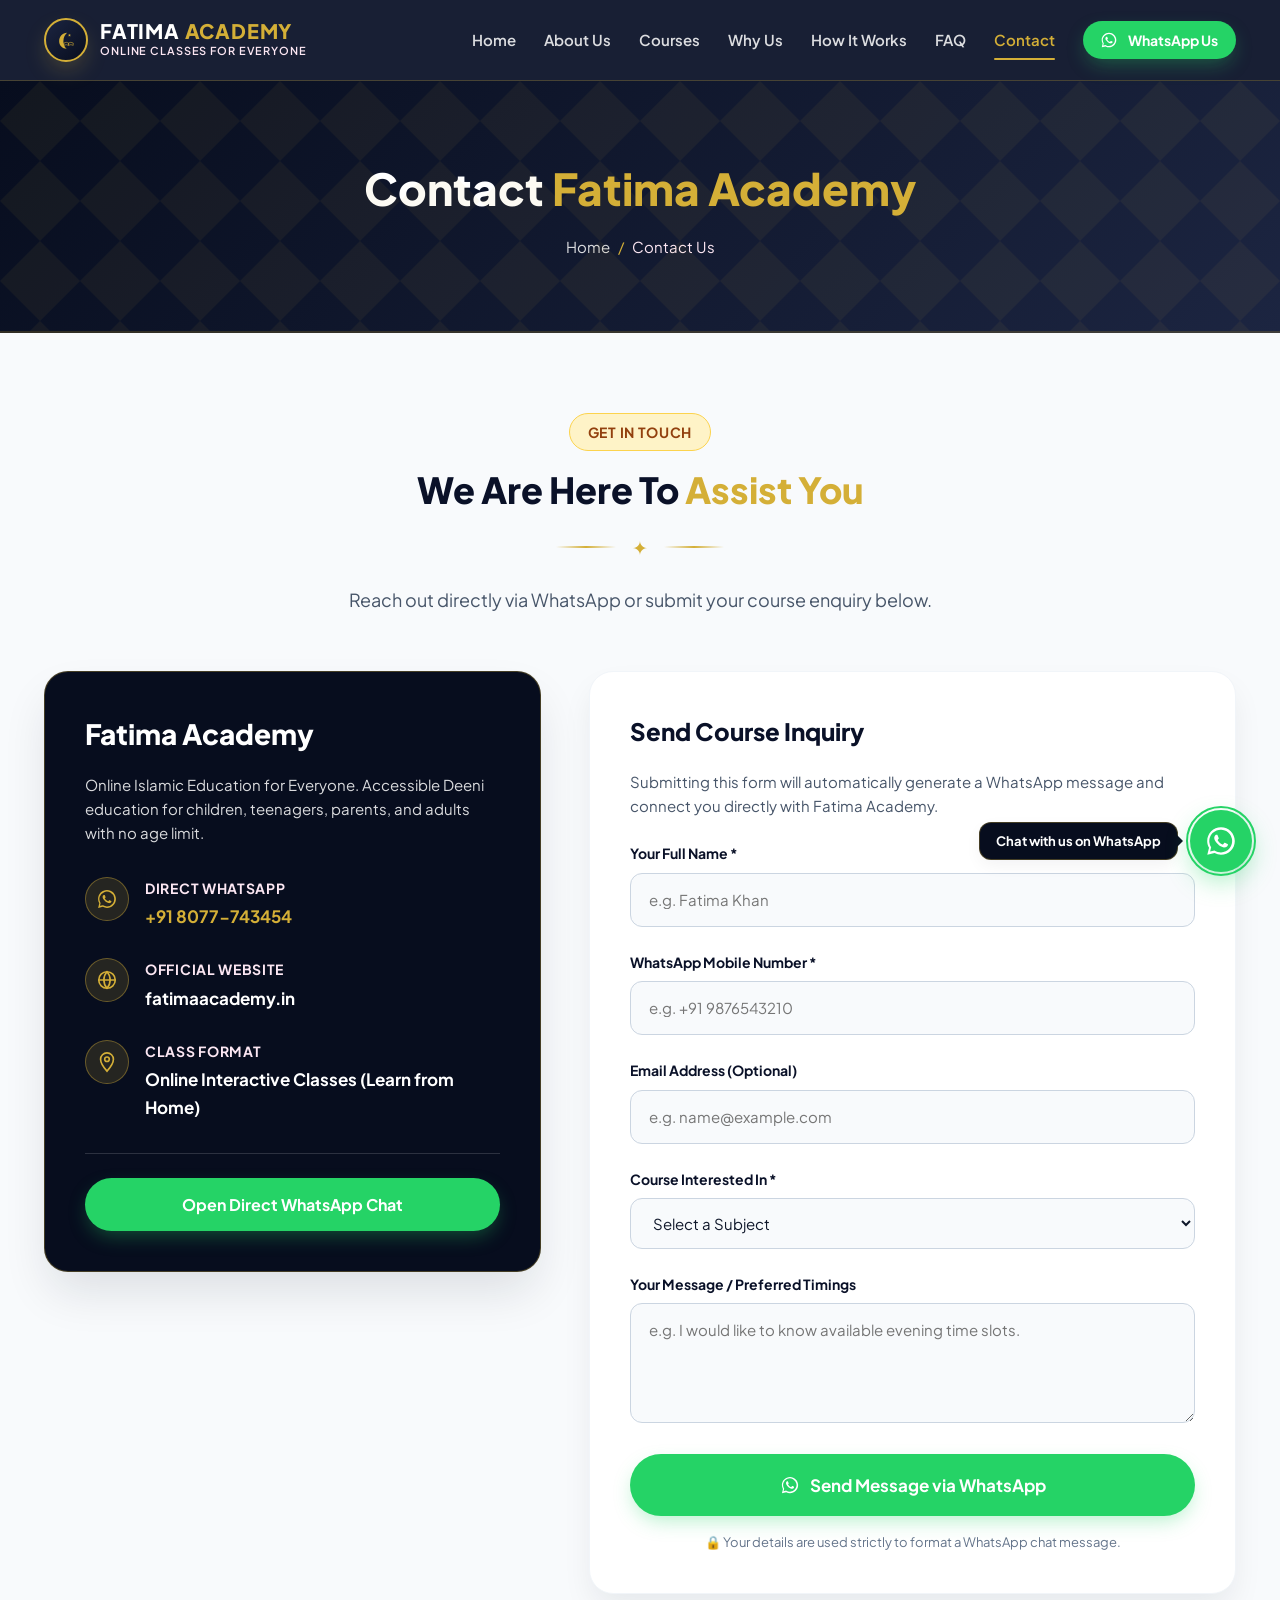
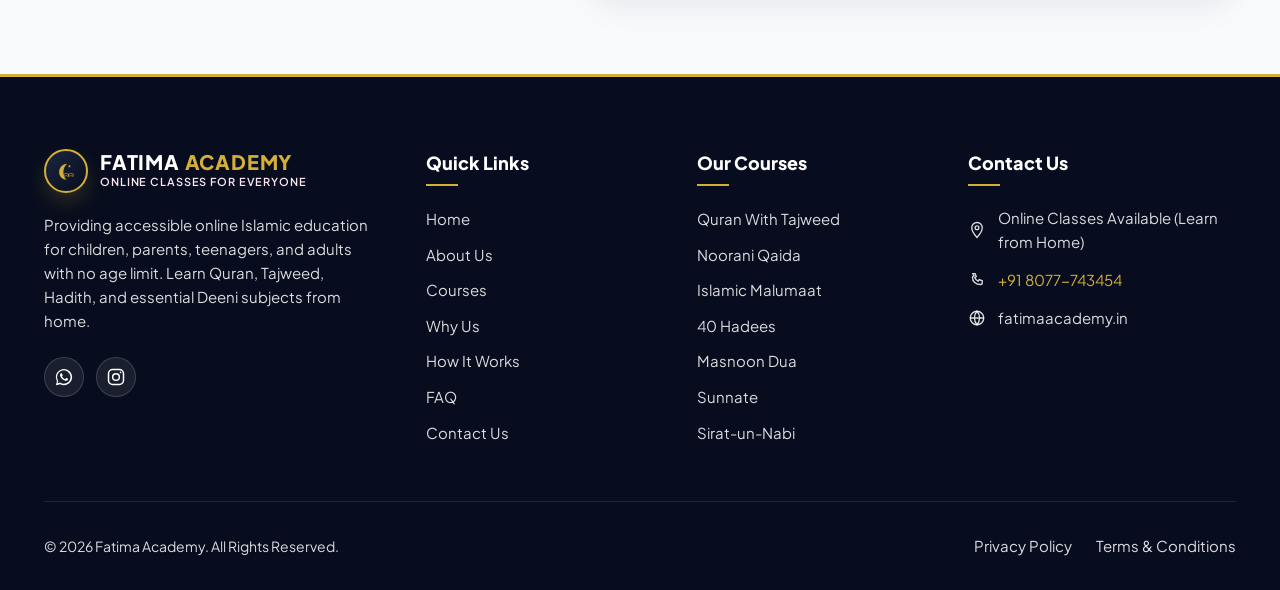
==== commit 635a9e4a: "changes in contact number" ====
--- a/contact.html
+++ b/contact.html
@@ -3,46 +3,73 @@
 <head>
   <meta charset="UTF-8">
   <meta name="viewport" content="width=device-width, initial-scale=1.0">
+
   <title>Contact Us | Fatima Academy</title>
+
   <meta name="description" content="Contact Fatima Academy for online Islamic class inquiries. Reach us via WhatsApp at +91 8077-743454 or complete our online contact form.">
   <meta name="keywords" content="Contact Fatima Academy, WhatsApp +918077743454, online Quran enquiry, Islamic class registration">
-  
+
   <meta property="og:title" content="Contact Us | Fatima Academy">
   <meta property="og:description" content="Connect with Fatima Academy directly on WhatsApp or submit your course inquiry online.">
   <meta property="og:type" content="website">
   <meta property="og:url" content="https://fatimaacademy.in/contact.html">
-  
+
   <link rel="icon" type="image/svg+xml" href="favicon.svg">
   <link rel="stylesheet" href="css/style.css">
 </head>
+
 <body>
+
   <a href="#main-content" class="skip-link">Skip to main content</a>
 
-  <!-- Header -->
+  <!-- HEADER -->
   <header class="header">
     <div class="container nav-container">
+
       <a href="index.html" class="brand-logo" aria-label="Fatima Academy Home">
+
         <div class="brand-icon-wrapper">
           <svg viewBox="0 0 512 512" width="24" height="24">
-            <path d="M280 100 C 180 100, 110 180, 110 280 C 110 370, 180 440, 270 440 C 230 410, 200 350, 200 280 C 200 200, 240 130, 280 100 Z" fill="#D4AF37"/>
-            <polygon points="330,120 338,144 362,144 343,159 350,183 330,168 310,183 317,159 298,144 322,144" fill="#D4AF37"/>
-            <path d="M 210 320 Q 260 290 310 320 L 310 370 Q 260 340 210 370 Z" fill="none" stroke="#D4AF37" stroke-width="12"/>
-            <path d="M 310 320 Q 360 290 410 320 L 410 370 Q 360 340 310 370 Z" fill="none" stroke="#D4AF37" stroke-width="12"/>
+            <path d="M280 100 C 180 100, 110 180, 110 280 C 110 370, 180 440, 270 440 C 230 410, 200 350, 200 280 C 200 200, 240 130, 280 100 Z"
+                  fill="#D4AF37"/>
+
+            <polygon points="330,120 338,144 362,144 343,159 350,183 330,168 310,183 317,159 298,144 322,144"
+                     fill="#D4AF37"/>
+
+            <path d="M 210 320 Q 260 290 310 320 L 310 370 Q 260 340 210 370 Z"
+                  fill="none"
+                  stroke="#D4AF37"
+                  stroke-width="12"/>
+
+            <path d="M 310 320 Q 360 290 410 320 L 410 370 Q 360 340 310 370 Z"
+                  fill="none"
+                  stroke="#D4AF37"
+                  stroke-width="12"/>
           </svg>
         </div>
+
         <div class="brand-text">
           <span class="brand-title">FATIMA <span>ACADEMY</span></span>
           <span class="brand-tagline">Online Classes for Everyone</span>
         </div>
+
       </a>
 
-      <button class="mobile-toggle" id="mobile-toggle" aria-label="Toggle navigation menu" aria-expanded="false" aria-controls="nav-menu">
+      <button
+        class="mobile-toggle"
+        id="mobile-toggle"
+        aria-label="Toggle navigation menu"
+        aria-expanded="false"
+        aria-controls="nav-menu">
+
         <span></span>
         <span></span>
         <span></span>
+
       </button>
 
       <nav class="nav-menu" id="nav-menu">
+
         <a href="index.html" class="nav-link">Home</a>
         <a href="about.html" class="nav-link">About Us</a>
         <a href="courses.html" class="nav-link">Courses</a>
@@ -50,230 +77,760 @@
         <a href="how-it-works.html" class="nav-link">How It Works</a>
         <a href="faq.html" class="nav-link">FAQ</a>
         <a href="contact.html" class="nav-link active">Contact</a>
-        <a href="https://wa.me/918077743454?text=Assalamu%20Alaikum%2C%20I%20would%20like%20to%20know%20more%20about%20Fatima%20Academy%20online%20classes." target="_blank" rel="noopener noreferrer" class="btn btn-whatsapp btn-sm nav-cta-btn">
-          <svg viewBox="0 0 24 24" width="16" height="16" fill="currentColor"><path d="M.057 24l1.687-6.163c-1.041-1.804-1.588-3.849-1.587-5.946.003-6.556 5.338-11.891 11.893-11.891 3.181.001 6.167 1.24 8.413 3.488 2.245 2.248 3.481 5.236 3.48 8.414-.003 6.557-5.338 11.892-11.893 11.892-1.99-.001-3.951-.5-5.688-1.448l-6.305 1.654zm6.597-3.807c1.676.995 3.276 1.591 5.392 1.592 5.448 0 9.886-4.434 9.889-9.885.002-5.462-4.415-9.89-9.881-9.892-5.452 0-9.887 4.434-9.889 9.884-.001 2.225.651 3.891 1.746 5.634l-1.14 4.162 4.223-1.107z"/></svg>
+
+        <a
+          href="https://wa.me/918077743454?text=Assalamu%20Alaikum%2C%20I%20would%20like%20to%20know%20more%20about%20Fatima%20Academy%20online%20classes"
+          target="_blank"
+          rel="noopener noreferrer"
+          class="btn btn-whatsapp btn-sm nav-cta-btn">
+
+          <svg viewBox="0 0 32 32" width="18" height="18" aria-hidden="true">
+            <path
+              fill="currentColor"
+              d="M16 3C8.82 3 3 8.82 3 16c0 2.29.6 4.44 1.74 6.34L3.1 29l6.84-1.59A12.94 12.94 0 0 0 16 29c7.18 0 13-5.82 13-13S23.18 3 16 3zm0 23.8c-2.04 0-4.03-.55-5.77-1.6l-.41-.25-4.06.94.97-3.96-.27-.41A10.75 10.75 0 1 1 16 26.8zm5.9-8.06c-.32-.16-1.88-.93-2.17-1.04-.29-.11-.5-.16-.71.16-.21.32-.82 1.04-1 1.25-.18.21-.37.24-.69.08-.32-.16-1.36-.5-2.59-1.59-.96-.86-1.61-1.92-1.8-2.24-.19-.32-.02-.49.14-.65.14-.14.32-.37.48-.55.16-.18.21-.32.32-.53.11-.21.05-.4-.03-.56-.08-.16-.71-1.72-.97-2.36-.26-.63-.52-.55-.71-.56h-.6c-.21 0-.55.08-.84.4-.29.32-1.1 1.07-1.1 2.62s1.13 3.04 1.29 3.25c.16.21 2.22 3.39 5.37 4.75.75.32 1.34.51 1.8.65.76.24 1.45.2 2 .12.61-.09 1.88-.77 2.15-1.51.27-.74.27-1.37.19-1.51-.08-.13-.29-.21-.61-.37z"/>
+          </svg>
+
           WhatsApp Us
         </a>
+
       </nav>
     </div>
   </header>
+
   <div class="nav-overlay" id="nav-overlay"></div>
 
-  <!-- Page Hero -->
+
+  <!-- PAGE HERO -->
   <section class="page-hero">
+
     <div class="hero-pattern"></div>
+
     <div class="container text-center">
-      <h1 class="page-hero-title">Contact <span>Fatima Academy</span></h1>
-      <div class="breadcrumb justify-center" style="display: flex; justify-content: center;">
+
+      <h1 class="page-hero-title">
+        Contact <span>Fatima Academy</span>
+      </h1>
+
+      <div
+        class="breadcrumb justify-center"
+        style="display: flex; justify-content: center;">
+
         <a href="index.html">Home</a>
+
         <span class="breadcrumb-separator">/</span>
+
         <span>Contact Us</span>
+
       </div>
+
     </div>
   </section>
 
-  <!-- Main Content -->
+
+  <!-- MAIN CONTENT -->
   <main id="main-content">
+
     <section class="section-padding">
+
       <div class="container">
+
         <div class="section-header reveal">
-          <span class="section-badge gold">Get In Touch</span>
-          <h2 class="section-title">We Are Here To <span>Assist You</span></h2>
-          <div class="ornament-divider"><span class="ornament-symbol">✦</span></div>
-          <p class="section-subtitle">Reach out directly via WhatsApp or submit your course enquiry below.</p>
+
+          <span class="section-badge gold">
+            Get In Touch
+          </span>
+
+          <h2 class="section-title">
+            We Are Here To <span>Assist You</span>
+          </h2>
+
+          <div class="ornament-divider">
+            <span class="ornament-symbol">✦</span>
+          </div>
+
+          <p class="section-subtitle">
+            Reach out directly via WhatsApp or submit your course enquiry below.
+          </p>
+
         </div>
 
+
         <div class="contact-grid">
-          
-          <!-- Contact Info Card -->
+
+          <!-- CONTACT INFORMATION -->
           <div class="contact-info-card reveal">
-            <h3 class="contact-info-title">Fatima Academy</h3>
-            <p class="contact-info-desc">Online Islamic Education for Everyone. Accessible Deeni education for children, teenagers, parents, and adults with no age limit.</p>
+
+            <h3 class="contact-info-title">
+              Fatima Academy
+            </h3>
+
+            <p class="contact-info-desc">
+              Online Islamic Education for Everyone. Accessible Deeni education for children, teenagers, parents, and adults with no age limit.
+            </p>
+
 
             <div class="contact-detail-item">
+
               <div class="contact-detail-icon">
-                <svg viewBox="0 0 24 24" width="22" height="22" fill="currentColor"><path d="M.057 24l1.687-6.163c-1.041-1.804-1.588-3.849-1.587-5.946.003-6.556 5.338-11.891 11.893-11.891 3.181.001 6.167 1.24 8.413 3.488 2.245 2.248 3.481 5.236 3.48 8.414-.003 6.557-5.338 11.892-11.893 11.892-1.99-.001-3.951-.5-5.688-1.448l-6.305 1.654zm6.597-3.807c1.676.995 3.276 1.591 5.392 1.592 5.448 0 9.886-4.434 9.889-9.885.002-5.462-4.415-9.89-9.881-9.892-5.452 0-9.887 4.434-9.889 9.884-.001 2.225.651 3.891 1.746 5.634l-1.14 4.162 4.223-1.107z"/></svg>
-              </div>
+
+                <svg viewBox="0 0 32 32" width="22" height="22">
+                  <path
+                    fill="currentColor"
+                    d="M16 3C8.82 3 3 8.82 3 16c0 2.29.6 4.44 1.74 6.34L3.1 29l6.84-1.59A12.94 12.94 0 0 0 16 29c7.18 0 13-5.82 13-13S23.18 3 16 3zm0 23.8c-2.04 0-4.03-.55-5.77-1.6l-.41-.25-4.06.94.97-3.96-.27-.41A10.75 10.75 0 1 1 16 26.8zm5.9-8.06c-.32-.16-1.88-.93-2.17-1.04-.29-.11-.5-.16-.71.16-.21.32-.82 1.04-1 1.25-.18.21-.37.24-.69.08-.32-.16-1.36-.5-2.59-1.59-.96-.86-1.61-1.92-1.8-2.24-.19-.32-.02-.49.14-.65.14-.14.32-.37.48-.55.16-.18.21-.32.32-.53.11-.21.05-.4-.03-.56-.08-.16-.71-1.72-.97-2.36-.26-.63-.52-.55-.71-.56h-.6c-.21 0-.55.08-.84.4-.29.32-1.1 1.07-1.1 2.62s1.13 3.04 1.29 3.25c.16.21 2.22 3.39 5.37 4.75.75.32 1.34.51 1.8.65.76.24 1.45.2 2 .12.61-.09 1.88-.77 2.15-1.51.27-.74.27-1.37.19-1.51-.08-.13-.29-.21-.61-.37z"/>
+                </svg>
+
+              </div>
+
               <div class="contact-detail-text">
+
                 <h4>Direct WhatsApp</h4>
-                <a href="https://wa.me/918077743454" target="_blank" rel="noopener noreferrer" style="color:var(--gold-primary);">+91 6397-999807</a>
-              </div>
+
+                <a
+                  href="https://wa.me/918077743454"
+                  target="_blank"
+                  rel="noopener noreferrer"
+                  style="color:var(--gold-primary);">
+
+                  +91 8077-743454
+
+                </a>
+
+              </div>
+
             </div>
 
+
             <div class="contact-detail-item">
+
               <div class="contact-detail-icon">
-                <svg viewBox="0 0 24 24" width="22" height="22" fill="currentColor"><path d="M12 2C6.48 2 2 6.48 2 12s4.48 10 10 10 10-4.48 10-10S17.52 2 12 2zm-1 17.93c-3.95-.49-7-3.85-7-7.93 0-.62.08-1.21.21-1.79L9 15v1c0 1.1.9 2 2 2v1.93zm6.9-2.54c-.26-.81-1-1.39-1.9-1.39h-1v-3c0-.55-.45-1-1-1H8v-2h2c.55 0 1-.45 1-1V7h2c1.1 0 2-.9 2-2v-.41c2.93 1.19 5 4.06 5 7.41 0 2.08-.8 3.97-2.1 5.39z"/></svg>
-              </div>
+
+                <svg viewBox="0 0 24 24" width="22" height="22">
+                  <circle
+                    cx="12"
+                    cy="12"
+                    r="9"
+                    fill="none"
+                    stroke="currentColor"
+                    stroke-width="1.8"/>
+
+                  <path
+                    d="M3 12h18M12 3c2.2 2.4 3.4 5.4 3.4 9s-1.2 6.6-3.4 9c-2.2-2.4-3.4-5.4-3.4-9S9.8 5.4 12 3z"
+                    fill="none"
+                    stroke="currentColor"
+                    stroke-width="1.8"/>
+                </svg>
+
+              </div>
+
               <div class="contact-detail-text">
+
                 <h4>Official Website</h4>
+
                 <p>fatimaacademy.in</p>
-              </div>
+
+              </div>
+
             </div>
 
+
             <div class="contact-detail-item">
+
               <div class="contact-detail-icon">
-                <svg viewBox="0 0 24 24" width="22" height="22" fill="currentColor"><path d="M12 2C8.13 2 5 5.13 5 9c0 5.25 7 13 7 13s7-7.75 7-13c0-3.87-3.13-7-7-7zm0 9.5c-1.38 0-2.5-1.12-2.5-2.5s1.12-2.5 2.5-2.5 2.5 1.12 2.5 2.5-1.12 2.5-2.5 2.5z"/></svg>
-              </div>
+
+                <svg viewBox="0 0 24 24" width="22" height="22">
+                  <path
+                    d="M12 2C8.13 2 5 5.13 5 9c0 5.25 7 13 7 13s7-7.75 7-13c0-3.87-3.13-7-7-7z"
+                    fill="none"
+                    stroke="currentColor"
+                    stroke-width="1.8"/>
+
+                  <circle
+                    cx="12"
+                    cy="9"
+                    r="2.5"
+                    fill="none"
+                    stroke="currentColor"
+                    stroke-width="1.8"/>
+                </svg>
+
+              </div>
+
               <div class="contact-detail-text">
+
                 <h4>Class Format</h4>
+
                 <p>Online Interactive Classes (Learn from Home)</p>
-              </div>
+
+              </div>
+
             </div>
 
-            <div style="margin-top: 2rem; padding-top: 1.5rem; border-top: 1px solid rgba(255, 255, 255, 0.15);">
-              <a href="https://wa.me/918077743454?text=Assalamu%20Alaikum%2C%20I%20would%20like%20to%20know%20more%20about%20Fatima%20Academy%20online%20classes." target="_blank" rel="noopener noreferrer" class="btn btn-whatsapp" style="width: 100%;">
+
+            <div
+              style="margin-top: 2rem; padding-top: 1.5rem; border-top: 1px solid rgba(255, 255, 255, 0.15);">
+
+              <a
+                href="https://wa.me/918077743454?text=Assalamu%20Alaikum%2C%20I%20would%20like%20to%20know%20more%20about%20Fatima%20Academy%20online%20classes"
+                target="_blank"
+                rel="noopener noreferrer"
+                class="btn btn-whatsapp"
+                style="width: 100%;">
+
                 Open Direct WhatsApp Chat
+
               </a>
+
             </div>
+
           </div>
 
-          <!-- Contact Form Card -->
+
+          <!-- CONTACT FORM -->
           <div class="contact-form-card reveal">
-            <h3 style="font-size: 1.5rem; font-weight: 800; color: var(--navy-dark); margin-bottom: 1.25rem;">Send Course Inquiry</h3>
-            <p style="font-size: 0.9375rem; color: var(--text-secondary); margin-bottom: 1.5rem;">Submitting this form will automatically generate a WhatsApp message and connect you directly with Fatima Academy.</p>
+
+            <h3
+              style="font-size: 1.5rem; font-weight: 800; color: var(--navy-dark); margin-bottom: 1.25rem;">
+
+              Send Course Inquiry
+
+            </h3>
+
+            <p
+              style="font-size: 0.9375rem; color: var(--text-secondary); margin-bottom: 1.5rem;">
+
+              Submitting this form will automatically generate a WhatsApp message and connect you directly with Fatima Academy.
+
+            </p>
+
 
             <form id="contact-form" novalidate>
+
               <div class="form-group">
-                <label for="form-name" class="form-label">Your Full Name *</label>
-                <input type="text" id="form-name" class="form-control" placeholder="e.g. Fatima Khan" required>
-              </div>
+
+                <label
+                  for="form-name"
+                  class="form-label">
+
+                  Your Full Name *
+
+                </label>
+
+                <input
+                  type="text"
+                  id="form-name"
+                  class="form-control"
+                  placeholder="e.g. Fatima Khan"
+                  required>
+
+              </div>
+
 
               <div class="form-group">
-                <label for="form-phone" class="form-label">WhatsApp Mobile Number *</label>
-                <input type="tel" id="form-phone" class="form-control" placeholder="e.g. +91 9876543210" required>
-              </div>
+
+                <label
+                  for="form-phone"
+                  class="form-label">
+
+                  WhatsApp Mobile Number *
+
+                </label>
+
+                <input
+                  type="tel"
+                  id="form-phone"
+                  class="form-control"
+                  placeholder="e.g. +91 9876543210"
+                  required>
+
+              </div>
+
 
               <div class="form-group">
-                <label for="form-email" class="form-label">Email Address (Optional)</label>
-                <input type="email" id="form-email" class="form-control" placeholder="e.g. name@example.com">
-              </div>
+
+                <label
+                  for="form-email"
+                  class="form-label">
+
+                  Email Address (Optional)
+
+                </label>
+
+                <input
+                  type="email"
+                  id="form-email"
+                  class="form-control"
+                  placeholder="e.g. name@example.com">
+
+              </div>
+
 
               <div class="form-group">
-                <label for="form-course" class="form-label">Course Interested In *</label>
-                <select id="form-course" class="form-control" required>
-                  <option value="" disabled selected>Select a Subject</option>
-                  <option value="Quran With Tajweed">Quran With Tajweed</option>
-                  <option value="Noorani Qaida">Noorani Qaida</option>
-                  <option value="Islamic Malumaat">Islamic Malumaat</option>
-                  <option value="40 Hadees">40 Hadees</option>
-                  <option value="Masnoon Dua">Masnoon Dua</option>
-                  <option value="Sunnate">Sunnate</option>
-                  <option value="Sirat-un-Nabi">Sirat-un-Nabi</option>
+
+                <label
+                  for="form-course"
+                  class="form-label">
+
+                  Course Interested In *
+
+                </label>
+
+                <select
+                  id="form-course"
+                  class="form-control"
+                  required>
+
+                  <option value="" disabled selected>
+                    Select a Subject
+                  </option>
+
+                  <option value="Quran With Tajweed">
+                    Quran With Tajweed
+                  </option>
+
+                  <option value="Noorani Qaida">
+                    Noorani Qaida
+                  </option>
+
+                  <option value="Islamic Malumaat">
+                    Islamic Malumaat
+                  </option>
+
+                  <option value="40 Hadees">
+                    40 Hadees
+                  </option>
+
+                  <option value="Masnoon Dua">
+                    Masnoon Dua
+                  </option>
+
+                  <option value="Sunnate">
+                    Sunnate
+                  </option>
+
+                  <option value="Sirat-un-Nabi">
+                    Sirat-un-Nabi
+                  </option>
+
                 </select>
-              </div>
+
+              </div>
+
 
               <div class="form-group">
-                <label for="form-message" class="form-label">Your Message / Preferred Timings</label>
-                <textarea id="form-message" class="form-control" placeholder="e.g. I would like to know available evening time slots."></textarea>
-              </div>
-
-              <button type="submit" class="btn btn-whatsapp btn-lg" style="width: 100%;">
-                <svg viewBox="0 0 24 24" width="20" height="20" fill="currentColor"><path d="M.057 24l1.687-6.163c-1.041-1.804-1.588-3.849-1.587-5.946.003-6.556 5.338-11.891 11.893-11.891 3.181.001 6.167 1.24 8.413 3.488 2.245 2.248 3.481 5.236 3.48 8.414-.003 6.557-5.338 11.892-11.893 11.892-1.99-.001-3.951-.5-5.688-1.448l-6.305 1.654zm6.597-3.807c1.676.995 3.276 1.591 5.392 1.592 5.448 0 9.886-4.434 9.889-9.885.002-5.462-4.415-9.89-9.881-9.892-5.452 0-9.887 4.434-9.889 9.884-.001 2.225.651 3.891 1.746 5.634l-1.14 4.162 4.223-1.107z"/></svg>
+
+                <label
+                  for="form-message"
+                  class="form-label">
+
+                  Your Message / Preferred Timings
+
+                </label>
+
+                <textarea
+                  id="form-message"
+                  class="form-control"
+                  placeholder="e.g. I would like to know available evening time slots."></textarea>
+
+              </div>
+
+
+              <button
+                type="submit"
+                class="btn btn-whatsapp btn-lg"
+                style="width: 100%;">
+
+                <svg viewBox="0 0 32 32" width="20" height="20" aria-hidden="true">
+                  <path
+                    fill="currentColor"
+                    d="M16 3C8.82 3 3 8.82 3 16c0 2.29.6 4.44 1.74 6.34L3.1 29l6.84-1.59A12.94 12.94 0 0 0 16 29c7.18 0 13-5.82 13-13S23.18 3 16 3zm0 23.8c-2.04 0-4.03-.55-5.77-1.6l-.41-.25-4.06.94.97-3.96-.27-.41A10.75 10.75 0 1 1 16 26.8zm5.9-8.06c-.32-.16-1.88-.93-2.17-1.04-.29-.11-.5-.16-.71.16-.21.32-.82 1.04-1 1.25-.18.21-.37.24-.69.08-.32-.16-1.36-.5-2.59-1.59-.96-.86-1.61-1.92-1.8-2.24-.19-.32-.02-.49.14-.65.14-.14.32-.37.48-.55.16-.18.21-.32.32-.53.11-.21.05-.4-.03-.56-.08-.16-.71-1.72-.97-2.36-.26-.63-.52-.55-.71-.56h-.6c-.21 0-.55.08-.84.4-.29.32-1.1 1.07-1.1 2.62s1.13 3.04 1.29 3.25c.16.21 2.22 3.39 5.37 4.75.75.32 1.34.51 1.8.65.76.24 1.45.2 2 .12.61-.09 1.88-.77 2.15-1.51.27-.74.27-1.37.19-1.51-.08-.13-.29-.21-.61-.37z"/>
+                </svg>
+
                 Send Message via WhatsApp
+
               </button>
 
-              <p class="form-notice">🔒 Your details are used strictly to format a WhatsApp chat message.</p>
+
+              <p class="form-notice">
+                🔒 Your details are used strictly to format a WhatsApp chat message.
+              </p>
+
             </form>
+
           </div>
 
         </div>
+
       </div>
+
     </section>
+
   </main>
 
-  <!-- FLOATING WHATSAPP BUTTON -->
+
+  <!-- FLOATING WHATSAPP -->
   <div class="floating-whatsapp-container">
-    <div class="whatsapp-tooltip">Chat with us on WhatsApp</div>
-    <a href="https://wa.me/918077743454?text=Assalamu%20Alaikum%2C%20I%20would%20like%20to%20know%20more%20about%20Fatima%20Academy%20online%20classes." target="_blank" rel="noopener noreferrer" class="floating-whatsapp-btn" aria-label="Chat with Fatima Academy on WhatsApp">
-      <svg viewBox="0 0 24 24" width="34" height="34" fill="currentColor">
-        <path d="M12.011 2c-5.506 0-9.989 4.478-9.99 9.984 0 1.758.459 3.474 1.33 4.987l-1.414 5.163 5.284-1.385c1.458.796 3.103 1.215 4.786 1.216h.004c5.505 0 9.989-4.478 9.99-9.985 0-2.667-1.037-5.176-2.922-7.062-1.886-1.886-4.396-2.923-7.068-2.923zm5.834 14.164c-.247.695-1.237 1.328-1.705 1.408-.468.08-.857.348-2.883-.456-2.438-.967-4.004-3.447-4.126-3.609-.122-.162-.992-1.32-1.002-2.528-.01-1.208.618-1.802.839-2.043.221-.241.482-.302.643-.302.161 0 .322.002.463.009.15.008.352-.057.552.422.201.482.683 1.668.743 1.789.06.12.1.261.02.422-.08.161-.12.261-.241.402-.12.141-.252.315-.36.423-.12.12-.246.251-.106.492.14.241.624 1.03 1.341 1.668.922.82 1.7 1.074 1.941 1.194.241.12.382.1.522-.06.141-.161.603-.703.764-.944.161-.241.322-.201.542-.12.221.08 1.407.663 1.648.784.241.12.402.181.462.281.06.101.06.583-.187 1.278z"/>
+
+    <div class="whatsapp-tooltip">
+      Chat with us on WhatsApp
+    </div>
+
+    <a
+      href="https://wa.me/918077743454?text=Assalamu%20Alaikum%2C%20I%20would%20like%20to%20know%20more%20about%20Fatima%20Academy%20online%20classes"
+      target="_blank"
+      rel="noopener noreferrer"
+      class="floating-whatsapp-btn"
+      aria-label="Chat with Fatima Academy on WhatsApp">
+
+      <svg viewBox="0 0 32 32" width="28" height="28" aria-hidden="true">
+        <path
+          fill="currentColor"
+          d="M16 3C8.82 3 3 8.82 3 16c0 2.29.6 4.44 1.74 6.34L3.1 29l6.84-1.59A12.94 12.94 0 0 0 16 29c7.18 0 13-5.82 13-13S23.18 3 16 3zm0 23.8c-2.04 0-4.03-.55-5.77-1.6l-.41-.25-4.06.94.97-3.96-.27-.41A10.75 10.75 0 1 1 16 26.8zm5.9-8.06c-.32-.16-1.88-.93-2.17-1.04-.29-.11-.5-.16-.71.16-.21.32-.82 1.04-1 1.25-.18.21-.37.24-.69.08-.32-.16-1.36-.5-2.59-1.59-.96-.86-1.61-1.92-1.8-2.24-.19-.32-.02-.49.14-.65.14-.14.32-.37.48-.55.16-.18.21-.32.32-.53.11-.21.05-.4-.03-.56-.08-.16-.71-1.72-.97-2.36-.26-.63-.52-.55-.71-.56h-.6c-.21 0-.55.08-.84.4-.29.32-1.1 1.07-1.1 2.62s1.13 3.04 1.29 3.25c.16.21 2.22 3.39 5.37 4.75.75.32 1.34.51 1.8.65.76.24 1.45.2 2 .12.61-.09 1.88-.77 2.15-1.51.27-.74.27-1.37.19-1.51-.08-.13-.29-.21-.61-.37z"/>
       </svg>
+
     </a>
+
   </div>
 
-  <!-- Footer -->
+
+  <!-- FOOTER -->
   <footer class="footer">
+
     <div class="container">
+
       <div class="footer-grid">
+
+
+        <!-- FOOTER BRAND -->
         <div class="footer-brand">
-          <a href="index.html" class="brand-logo" aria-label="Fatima Academy">
+
+          <a href="index.html" class="brand-logo">
+
             <div class="brand-icon-wrapper">
+
               <svg viewBox="0 0 512 512" width="24" height="24">
-                <path d="M280 100 C 180 100, 110 180, 110 280 C 110 370, 180 440, 270 440 C 230 410, 200 350, 200 280 C 200 200, 240 130, 280 100 Z" fill="#D4AF37"/>
-                <polygon points="330,120 338,144 362,144 343,159 350,183 330,168 310,183 317,159 298,144 322,144" fill="#D4AF37"/>
-                <path d="M 210 320 Q 260 290 310 320 L 310 370 Q 260 340 210 370 Z" fill="none" stroke="#D4AF37" stroke-width="12"/>
-                <path d="M 310 320 Q 360 290 410 320 L 410 370 Q 360 340 310 370 Z" fill="none" stroke="#D4AF37" stroke-width="12"/>
+
+                <path
+                  d="M280 100 C 180 100, 110 180, 110 280 C 110 370, 180 440, 270 440 C 230 410, 200 350, 200 280 C 200 200, 240 130, 280 100 Z"
+                  fill="#D4AF37"/>
+
+                <polygon
+                  points="330,120 338,144 362,144 343,159 350,183 330,168 310,183 317,159 298,144 322,144"
+                  fill="#D4AF37"/>
+
+                <path
+                  d="M 210 320 Q 260 290 310 320 L 310 370 Q 260 340 210 370 Z"
+                  fill="none"
+                  stroke="#D4AF37"
+                  stroke-width="12"/>
+
+                <path
+                  d="M 310 320 Q 360 290 410 320 L 410 370 Q 360 340 310 370 Z"
+                  fill="none"
+                  stroke="#D4AF37"
+                  stroke-width="12"/>
+
               </svg>
+
             </div>
+
             <div class="brand-text">
-              <span class="brand-title">FATIMA <span>ACADEMY</span></span>
-              <span class="brand-tagline">Accessible Deeni Education for All</span>
+
+              <span class="brand-title">
+                FATIMA <span>ACADEMY</span>
+              </span>
+
+              <span class="brand-tagline">
+                Online Classes for Everyone
+              </span>
+
             </div>
+
           </a>
-          <p>Providing accessible online Islamic education for children, parents, teenagers, and adults with no age limit. Learn Quran, Tajweed, Hadith, and essential Deeni subjects from home.</p>
+
+
+          <p>
+            Providing accessible online Islamic education for children, parents, teenagers, and adults with no age limit. Learn Quran, Tajweed, Hadith, and essential Deeni subjects from home.
+          </p>
+
+
           <div class="footer-socials">
-            <a href="https://wa.me/918077743454" target="_blank" rel="noopener noreferrer" class="social-icon" aria-label="WhatsApp">
-              <svg viewBox="0 0 24 24" width="20" height="20" fill="currentColor"><path d="M.057 24l1.687-6.163c-1.041-1.804-1.588-3.849-1.587-5.946.003-6.556 5.338-11.891 11.893-11.891 3.181.001 6.167 1.24 8.413 3.488 2.245 2.248 3.481 5.236 3.48 8.414-.003 6.557-5.338 11.892-11.893 11.892-1.99-.001-3.951-.5-5.688-1.448l-6.305 1.654zm6.597-3.807c1.676.995 3.276 1.591 5.392 1.592 5.448 0 9.886-4.434 9.889-9.885.002-5.462-4.415-9.89-9.881-9.892-5.452 0-9.887 4.434-9.889 9.884-.001 2.225.651 3.891 1.746 5.634l-1.14 4.162 4.223-1.107z"/></svg>
+
+            <a
+              href="https://wa.me/918077743454"
+              target="_blank"
+              rel="noopener noreferrer"
+              class="social-icon"
+              aria-label="WhatsApp">
+
+              <svg viewBox="0 0 32 32" width="20" height="20">
+                <path
+                  fill="currentColor"
+                  d="M16 3C8.82 3 3 8.82 3 16c0 2.29.6 4.44 1.74 6.34L3.1 29l6.84-1.59A12.94 12.94 0 0 0 16 29c7.18 0 13-5.82 13-13S23.18 3 16 3zm0 23.8c-2.04 0-4.03-.55-5.77-1.6l-.41-.25-4.06.94.97-3.96-.27-.41A10.75 10.75 0 1 1 16 26.8zm5.9-8.06c-.32-.16-1.88-.93-2.17-1.04-.29-.11-.5-.16-.71.16-.21.32-.82 1.04-1 1.25-.18.21-.37.24-.69.08-.32-.16-1.36-.5-2.59-1.59-.96-.86-1.61-1.92-1.8-2.24-.19-.32-.02-.49.14-.65.14-.14.32-.37.48-.55.16-.18.21-.32.32-.53.11-.21.05-.4-.03-.56-.08-.16-.71-1.72-.97-2.36-.26-.63-.52-.55-.71-.56h-.6c-.21 0-.55.08-.84.4-.29.32-1.1 1.07-1.1 2.62s1.13 3.04 1.29 3.25c.16.21 2.22 3.39 5.37 4.75.75.32 1.34.51 1.8.65.76.24 1.45.2 2 .12.61-.09 1.88-.77 2.15-1.51.27-.74.27-1.37.19-1.51-.08-.13-.29-.21-.61-.37z"/>
+              </svg>
+
             </a>
-            <a href="#" target="_blank" rel="noopener noreferrer" class="social-icon" aria-label="Instagram (Placeholder)">
-              <svg viewBox="0 0 24 24" width="20" height="20" fill="currentColor"><path d="M12 2.163c3.204 0 3.584.012 4.85.07 3.252.148 4.771 1.691 4.919 4.919.058 1.265.069 1.645.069 4.849 0 3.205-.012 3.584-.069 4.849-.149 3.225-1.664 4.771-4.919 4.919-1.266.058-1.644.07-4.85.07-3.204 0-3.584-.012-4.849-.07-3.26-.149-4.771-1.699-4.919-4.92-.058-1.265-.07-1.644-.07-4.849 0-3.204.013-3.583.07-4.849.149-3.227 1.664-4.771 4.919-4.919 1.266-.057 1.645-.069 4.849-.069zm0-2.163c-3.259 0-3.667.014-4.947.072-4.358.2-6.78 2.618-6.98 6.98-.059 1.281-.073 1.689-.073 4.948 0 3.259.014 3.668.072 4.948.2 4.358 2.618 6.78 6.98 6.98 1.281.058 1.689.072 4.948.072 3.259 0 3.668-.014 4.948-.072 4.354-.2 6.782-2.618 6.979-6.98.059-1.28.073-1.689.073-4.948 0-3.259-.014-3.667-.072-4.947-.196-4.354-2.617-6.78-6.979-6.98-1.281-.059-1.69-.073-4.949-.073zm0 5.838c-3.403 0-6.162 2.759-6.162 6.162s2.759 6.163 6.162 6.163 6.162-2.759 6.162-6.163c0-3.403-2.759-6.162-6.162-6.162zm0 10.162c-2.209 0-4-1.79-4-4 0-2.209 1.791-4 4-4s4 1.791 4 4c0 2.21-1.791 4-4 4zm6.406-11.845c-.796 0-1.441.645-1.441 1.44s.645 1.44 1.441 1.44c.795 0 1.439-.645 1.439-1.44s-.644-1.44-1.439-1.44z"/></svg>
+
+
+            <a
+              href="#"
+              class="social-icon"
+              aria-label="Instagram (Placeholder)">
+
+              <svg viewBox="0 0 24 24" width="20" height="20">
+
+                <rect
+                  x="3"
+                  y="3"
+                  width="18"
+                  height="18"
+                  rx="5"
+                  fill="none"
+                  stroke="currentColor"
+                  stroke-width="1.8"/>
+
+                <circle
+                  cx="12"
+                  cy="12"
+                  r="4"
+                  fill="none"
+                  stroke="currentColor"
+                  stroke-width="1.8"/>
+
+                <circle
+                  cx="17.5"
+                  cy="6.5"
+                  r="1"
+                  fill="currentColor"/>
+
+              </svg>
+
             </a>
+
           </div>
+
         </div>
 
+
+        <!-- QUICK LINKS -->
         <div class="footer-widget">
-          <h3 class="footer-widget-title">Quick Links</h3>
+
+          <h3 class="footer-widget-title">
+            Quick Links
+          </h3>
+
           <ul class="footer-links">
-            <li><a href="index.html" class="footer-link">Home</a></li>
-            <li><a href="about.html" class="footer-link">About Us</a></li>
-            <li><a href="courses.html" class="footer-link">Courses</a></li>
-            <li><a href="why-us.html" class="footer-link">Why Us</a></li>
-            <li><a href="how-it-works.html" class="footer-link">How It Works</a></li>
-            <li><a href="faq.html" class="footer-link">FAQ</a></li>
-            <li><a href="contact.html" class="footer-link">Contact</a></li>
+
+            <li>
+              <a href="index.html" class="footer-link">Home</a>
+            </li>
+
+            <li>
+              <a href="about.html" class="footer-link">About Us</a>
+            </li>
+
+            <li>
+              <a href="courses.html" class="footer-link">Courses</a>
+            </li>
+
+            <li>
+              <a href="why-us.html" class="footer-link">Why Us</a>
+            </li>
+
+            <li>
+              <a href="how-it-works.html" class="footer-link">How It Works</a>
+            </li>
+
+            <li>
+              <a href="faq.html" class="footer-link">FAQ</a>
+            </li>
+
+            <li>
+              <a href="contact.html" class="footer-link">Contact Us</a>
+            </li>
+
           </ul>
+
         </div>
 
+
+        <!-- COURSES -->
         <div class="footer-widget">
-          <h3 class="footer-widget-title">Our Courses</h3>
+
+          <h3 class="footer-widget-title">
+            Our Courses
+          </h3>
+
           <ul class="footer-links">
-            <li><a href="courses.html" class="footer-link">Quran With Tajweed</a></li>
-            <li><a href="courses.html" class="footer-link">Noorani Qaida</a></li>
-            <li><a href="courses.html" class="footer-link">Islamic Malumaat</a></li>
-            <li><a href="courses.html" class="footer-link">40 Hadees</a></li>
-            <li><a href="courses.html" class="footer-link">Masnoon Dua</a></li>
-            <li><a href="courses.html" class="footer-link">Sunnate</a></li>
-            <li><a href="courses.html" class="footer-link">Sirat-un-Nabi</a></li>
+
+            <li>
+              <a href="courses.html" class="footer-link">
+                Quran With Tajweed
+              </a>
+            </li>
+
+            <li>
+              <a href="courses.html" class="footer-link">
+                Noorani Qaida
+              </a>
+            </li>
+
+            <li>
+              <a href="courses.html" class="footer-link">
+                Islamic Malumaat
+              </a>
+            </li>
+
+            <li>
+              <a href="courses.html" class="footer-link">
+                40 Hadees
+              </a>
+            </li>
+
+            <li>
+              <a href="courses.html" class="footer-link">
+                Masnoon Dua
+              </a>
+            </li>
+
+            <li>
+              <a href="courses.html" class="footer-link">
+                Sunnate
+              </a>
+            </li>
+
+            <li>
+              <a href="courses.html" class="footer-link">
+                Sirat-un-Nabi
+              </a>
+            </li>
+
           </ul>
+
         </div>
 
+
+        <!-- CONTACT -->
         <div class="footer-widget">
-          <h3 class="footer-widget-title">Contact Us</h3>
+
+          <h3 class="footer-widget-title">
+            Contact Us
+          </h3>
+
+
           <div class="footer-contact-item">
-            <svg viewBox="0 0 24 24"><path d="M12 2C8.13 2 5 5.13 5 9c0 5.25 7 13 7 13s7-7.75 7-13c0-3.87-3.13-7-7-7zm0 9.5c-1.38 0-2.5-1.12-2.5-2.5s1.12-2.5 2.5-2.5 2.5 1.12 2.5 2.5-1.12 2.5-2.5 2.5z"/></svg>
-            <span>Online Classes Available (Learn from Home)</span>
+
+            <svg viewBox="0 0 24 24" width="20" height="20">
+              <path
+                d="M12 2C8.13 2 5 5.13 5 9c0 5.25 7 13 7 13s7-7.75 7-13c0-3.87-3.13-7-7-7z"
+                fill="none"
+                stroke="currentColor"
+                stroke-width="1.8"/>
+
+              <circle
+                cx="12"
+                cy="9"
+                r="2.5"
+                fill="none"
+                stroke="currentColor"
+                stroke-width="1.8"/>
+            </svg>
+
+            <span>
+              Online Classes Available (Learn from Home)
+            </span>
+
           </div>
+
+
           <div class="footer-contact-item">
-            <svg viewBox="0 0 24 24"><path d="M6.62 10.79c1.44 2.83 3.76 5.14 6.59 6.59l2.2-2.2c.27-.27.67-.36 1.02-.24 1.12.37 2.33.57 3.57.57.55 0 1 .45 1 1V20c0 .55-.45 1-1 1-9.39 0-17-7.61-17-17 0-.55.45-1 1-1h3.5c.55 0 1 .45 1 1 0 1.25.2 2.45.57 3.57.11.35.03.74-.25 1.02l-2.2 2.2z"/></svg>
-            <a href="https://wa.me/918077743454" target="_blank" rel="noopener noreferrer" style="color:var(--gold-primary);">+91 6397-999807</a>
+
+            <svg viewBox="0 0 24 24" width="20" height="20">
+              <path
+                d="M6.5 3.5h3l1.5 4-2 1.5c1 2.1 2.4 3.5 4.5 4.5l1.5-2 4 1.5v3c0 1.1-.9 2-2 2C10.1 18 6 13.9 6 8.5c0-1.1.9-2 2-2z"
+                fill="none"
+                stroke="currentColor"
+                stroke-width="1.8"/>
+            </svg>
+
+            <a
+              href="https://wa.me/918077743454"
+              target="_blank"
+              rel="noopener noreferrer"
+              style="color:var(--gold-primary);">
+
+              +91 8077-743454
+
+            </a>
+
           </div>
+
+
           <div class="footer-contact-item">
-            <svg viewBox="0 0 24 24"><path d="M12 2C6.48 2 2 6.48 2 12s4.48 10 10 10 10-4.48 10-10S17.52 2 12 2zm-1 17.93c-3.95-.49-7-3.85-7-7.93 0-.62.08-1.21.21-1.79L9 15v1c0 1.1.9 2 2 2v1.93zm6.9-2.54c-.26-.81-1-1.39-1.9-1.39h-1v-3c0-.55-.45-1-1-1H8v-2h2c.55 0 1-.45 1-1V7h2c1.1 0 2-.9 2-2v-.41c2.93 1.19 5 4.06 5 7.41 0 2.08-.8 3.97-2.1 5.39z"/></svg>
-            <span>fatimaacademy.in</span>
+
+            <svg viewBox="0 0 24 24" width="20" height="20">
+
+              <circle
+                cx="12"
+                cy="12"
+                r="9"
+                fill="none"
+                stroke="currentColor"
+                stroke-width="1.8"/>
+
+              <path
+                d="M3 12h18M12 3c2.2 2.4 3.4 5.4 3.4 9s-1.2 6.6-3.4 9c-2.2-2.4-3.4-5.4-3.4-9S9.8 5.4 12 3z"
+                fill="none"
+                stroke="currentColor"
+                stroke-width="1.8"/>
+
+            </svg>
+
+            <span>
+              fatimaacademy.in
+            </span>
+
           </div>
+
         </div>
+
       </div>
 
+
+      <!-- FOOTER BOTTOM -->
       <div class="footer-bottom">
-        <p>&copy; <span id="current-year">2026</span> Fatima Academy. All Rights Reserved.</p>
+
+        <p>
+          &copy; <span id="current-year">2026</span> Fatima Academy. All Rights Reserved.
+        </p>
+
         <div class="footer-legal-links">
-          <a href="privacy-policy.html" class="footer-link">Privacy Policy</a>
-          <a href="terms.html" class="footer-link">Terms & Conditions</a>
+
+          <a
+            href="privacy-policy.html"
+            class="footer-link">
+
+            Privacy Policy
+
+          </a>
+
+          <a
+            href="terms.html"
+            class="footer-link">
+
+            Terms & Conditions
+
+          </a>
+
         </div>
+
       </div>
+
     </div>
+
   </footer>
 
+
   <script src="js/script.js"></script>
+
 </body>
 </html>
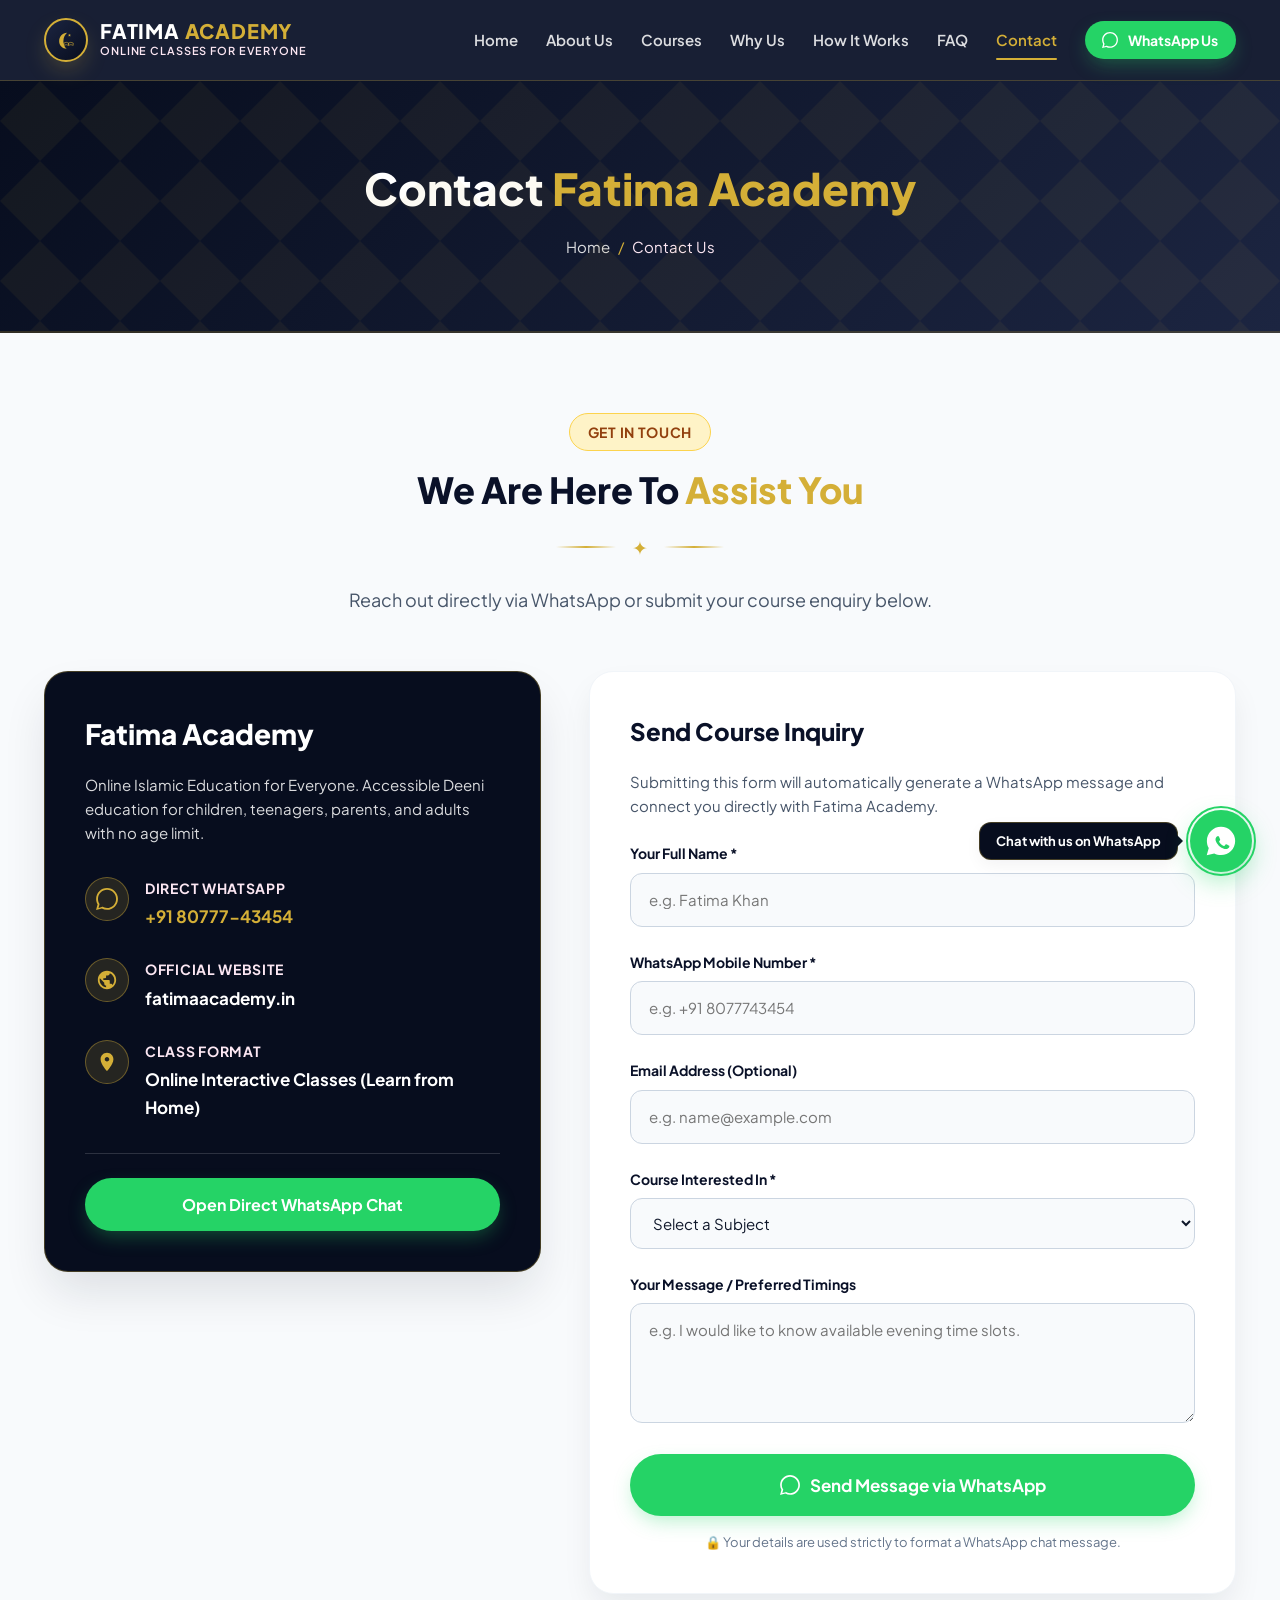
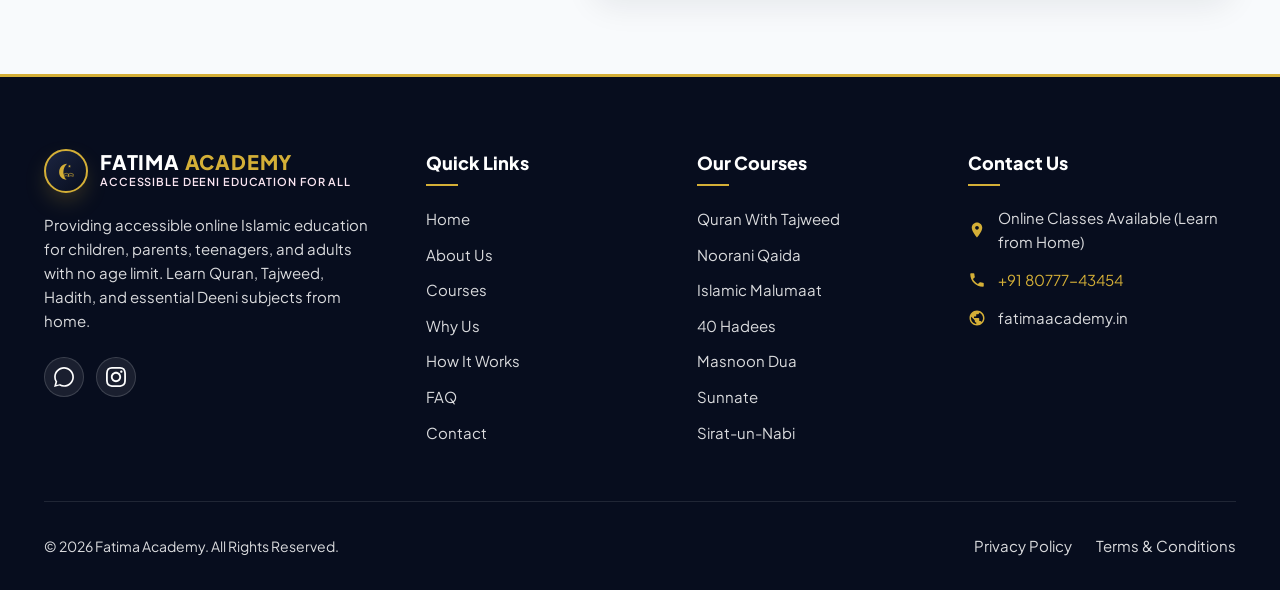
==== commit 357aa0aa: "Update print statement from 'Hello' to 'Goodbye' and phone number replace" ====
--- a/contact.html
+++ b/contact.html
@@ -3,73 +3,46 @@
 <head>
   <meta charset="UTF-8">
   <meta name="viewport" content="width=device-width, initial-scale=1.0">
-
   <title>Contact Us | Fatima Academy</title>
-
-  <meta name="description" content="Contact Fatima Academy for online Islamic class inquiries. Reach us via WhatsApp at +91 8077-743454 or complete our online contact form.">
+  <meta name="description" content="Contact Fatima Academy for online Islamic class inquiries. Reach us via WhatsApp at +91 80777-43454 or complete our online contact form.">
   <meta name="keywords" content="Contact Fatima Academy, WhatsApp +918077743454, online Quran enquiry, Islamic class registration">
-
+  
   <meta property="og:title" content="Contact Us | Fatima Academy">
   <meta property="og:description" content="Connect with Fatima Academy directly on WhatsApp or submit your course inquiry online.">
   <meta property="og:type" content="website">
   <meta property="og:url" content="https://fatimaacademy.in/contact.html">
-
+  
   <link rel="icon" type="image/svg+xml" href="favicon.svg">
   <link rel="stylesheet" href="css/style.css">
 </head>
-
 <body>
-
   <a href="#main-content" class="skip-link">Skip to main content</a>
 
-  <!-- HEADER -->
+  <!-- Header -->
   <header class="header">
     <div class="container nav-container">
-
       <a href="index.html" class="brand-logo" aria-label="Fatima Academy Home">
-
         <div class="brand-icon-wrapper">
           <svg viewBox="0 0 512 512" width="24" height="24">
-            <path d="M280 100 C 180 100, 110 180, 110 280 C 110 370, 180 440, 270 440 C 230 410, 200 350, 200 280 C 200 200, 240 130, 280 100 Z"
-                  fill="#D4AF37"/>
-
-            <polygon points="330,120 338,144 362,144 343,159 350,183 330,168 310,183 317,159 298,144 322,144"
-                     fill="#D4AF37"/>
-
-            <path d="M 210 320 Q 260 290 310 320 L 310 370 Q 260 340 210 370 Z"
-                  fill="none"
-                  stroke="#D4AF37"
-                  stroke-width="12"/>
-
-            <path d="M 310 320 Q 360 290 410 320 L 410 370 Q 360 340 310 370 Z"
-                  fill="none"
-                  stroke="#D4AF37"
-                  stroke-width="12"/>
+            <path d="M280 100 C 180 100, 110 180, 110 280 C 110 370, 180 440, 270 440 C 230 410, 200 350, 200 280 C 200 200, 240 130, 280 100 Z" fill="#D4AF37"/>
+            <polygon points="330,120 338,144 362,144 343,159 350,183 330,168 310,183 317,159 298,144 322,144" fill="#D4AF37"/>
+            <path d="M 210 320 Q 260 290 310 320 L 310 370 Q 260 340 210 370 Z" fill="none" stroke="#D4AF37" stroke-width="12"/>
+            <path d="M 310 320 Q 360 290 410 320 L 410 370 Q 360 340 310 370 Z" fill="none" stroke="#D4AF37" stroke-width="12"/>
           </svg>
         </div>
-
         <div class="brand-text">
           <span class="brand-title">FATIMA <span>ACADEMY</span></span>
           <span class="brand-tagline">Online Classes for Everyone</span>
         </div>
-
       </a>
 
-      <button
-        class="mobile-toggle"
-        id="mobile-toggle"
-        aria-label="Toggle navigation menu"
-        aria-expanded="false"
-        aria-controls="nav-menu">
-
+      <button class="mobile-toggle" id="mobile-toggle" aria-label="Toggle navigation menu" aria-expanded="false" aria-controls="nav-menu">
         <span></span>
         <span></span>
         <span></span>
-
       </button>
 
       <nav class="nav-menu" id="nav-menu">
-
         <a href="index.html" class="nav-link">Home</a>
         <a href="about.html" class="nav-link">About Us</a>
         <a href="courses.html" class="nav-link">Courses</a>
@@ -77,760 +50,230 @@
         <a href="how-it-works.html" class="nav-link">How It Works</a>
         <a href="faq.html" class="nav-link">FAQ</a>
         <a href="contact.html" class="nav-link active">Contact</a>
-
-        <a
-          href="https://wa.me/918077743454?text=Assalamu%20Alaikum%2C%20I%20would%20like%20to%20know%20more%20about%20Fatima%20Academy%20online%20classes"
-          target="_blank"
-          rel="noopener noreferrer"
-          class="btn btn-whatsapp btn-sm nav-cta-btn">
-
-          <svg viewBox="0 0 32 32" width="18" height="18" aria-hidden="true">
-            <path
-              fill="currentColor"
-              d="M16 3C8.82 3 3 8.82 3 16c0 2.29.6 4.44 1.74 6.34L3.1 29l6.84-1.59A12.94 12.94 0 0 0 16 29c7.18 0 13-5.82 13-13S23.18 3 16 3zm0 23.8c-2.04 0-4.03-.55-5.77-1.6l-.41-.25-4.06.94.97-3.96-.27-.41A10.75 10.75 0 1 1 16 26.8zm5.9-8.06c-.32-.16-1.88-.93-2.17-1.04-.29-.11-.5-.16-.71.16-.21.32-.82 1.04-1 1.25-.18.21-.37.24-.69.08-.32-.16-1.36-.5-2.59-1.59-.96-.86-1.61-1.92-1.8-2.24-.19-.32-.02-.49.14-.65.14-.14.32-.37.48-.55.16-.18.21-.32.32-.53.11-.21.05-.4-.03-.56-.08-.16-.71-1.72-.97-2.36-.26-.63-.52-.55-.71-.56h-.6c-.21 0-.55.08-.84.4-.29.32-1.1 1.07-1.1 2.62s1.13 3.04 1.29 3.25c.16.21 2.22 3.39 5.37 4.75.75.32 1.34.51 1.8.65.76.24 1.45.2 2 .12.61-.09 1.88-.77 2.15-1.51.27-.74.27-1.37.19-1.51-.08-.13-.29-.21-.61-.37z"/>
-          </svg>
-
+        <a href="https://wa.me/918077743454?text=Assalamu%20Alaikum%2C%20I%20would%20like%20to%20know%20more%20about%20Fatima%20Academy%20online%20classes." target="_blank" rel="noopener noreferrer" class="btn btn-whatsapp btn-sm nav-cta-btn">
+          <svg viewBox="0 0 24 24" width="16" height="16" fill="currentColor"><path d="M.057 24l1.687-6.163c-1.041-1.804-1.588-3.849-1.587-5.946.003-6.556 5.338-11.891 11.893-11.891 3.181.001 6.167 1.24 8.413 3.488 2.245 2.248 3.481 5.236 3.48 8.414-.003 6.557-5.338 11.892-11.893 11.892-1.99-.001-3.951-.5-5.688-1.448l-6.305 1.654zm6.597-3.807c1.676.995 3.276 1.591 5.392 1.592 5.448 0 9.886-4.434 9.889-9.885.002-5.462-4.415-9.89-9.881-9.892-5.452 0-9.887 4.434-9.889 9.884-.001 2.225.651 3.891 1.746 5.634l-1.14 4.162 4.223-1.107z"/></svg>
           WhatsApp Us
         </a>
-
       </nav>
     </div>
   </header>
-
   <div class="nav-overlay" id="nav-overlay"></div>
 
-
-  <!-- PAGE HERO -->
+  <!-- Page Hero -->
   <section class="page-hero">
-
     <div class="hero-pattern"></div>
-
     <div class="container text-center">
-
-      <h1 class="page-hero-title">
-        Contact <span>Fatima Academy</span>
-      </h1>
-
-      <div
-        class="breadcrumb justify-center"
-        style="display: flex; justify-content: center;">
-
+      <h1 class="page-hero-title">Contact <span>Fatima Academy</span></h1>
+      <div class="breadcrumb justify-center" style="display: flex; justify-content: center;">
         <a href="index.html">Home</a>
-
         <span class="breadcrumb-separator">/</span>
-
         <span>Contact Us</span>
-
-      </div>
-
+      </div>
     </div>
   </section>
 
-
-  <!-- MAIN CONTENT -->
+  <!-- Main Content -->
   <main id="main-content">
-
     <section class="section-padding">
-
       <div class="container">
-
         <div class="section-header reveal">
-
-          <span class="section-badge gold">
-            Get In Touch
-          </span>
-
-          <h2 class="section-title">
-            We Are Here To <span>Assist You</span>
-          </h2>
-
-          <div class="ornament-divider">
-            <span class="ornament-symbol">✦</span>
-          </div>
-
-          <p class="section-subtitle">
-            Reach out directly via WhatsApp or submit your course enquiry below.
-          </p>
-
-        </div>
-
+          <span class="section-badge gold">Get In Touch</span>
+          <h2 class="section-title">We Are Here To <span>Assist You</span></h2>
+          <div class="ornament-divider"><span class="ornament-symbol">✦</span></div>
+          <p class="section-subtitle">Reach out directly via WhatsApp or submit your course enquiry below.</p>
+        </div>
 
         <div class="contact-grid">
-
-          <!-- CONTACT INFORMATION -->
+          
+          <!-- Contact Info Card -->
           <div class="contact-info-card reveal">
-
-            <h3 class="contact-info-title">
-              Fatima Academy
-            </h3>
-
-            <p class="contact-info-desc">
-              Online Islamic Education for Everyone. Accessible Deeni education for children, teenagers, parents, and adults with no age limit.
-            </p>
-
+            <h3 class="contact-info-title">Fatima Academy</h3>
+            <p class="contact-info-desc">Online Islamic Education for Everyone. Accessible Deeni education for children, teenagers, parents, and adults with no age limit.</p>
 
             <div class="contact-detail-item">
-
               <div class="contact-detail-icon">
-
-                <svg viewBox="0 0 32 32" width="22" height="22">
-                  <path
-                    fill="currentColor"
-                    d="M16 3C8.82 3 3 8.82 3 16c0 2.29.6 4.44 1.74 6.34L3.1 29l6.84-1.59A12.94 12.94 0 0 0 16 29c7.18 0 13-5.82 13-13S23.18 3 16 3zm0 23.8c-2.04 0-4.03-.55-5.77-1.6l-.41-.25-4.06.94.97-3.96-.27-.41A10.75 10.75 0 1 1 16 26.8zm5.9-8.06c-.32-.16-1.88-.93-2.17-1.04-.29-.11-.5-.16-.71.16-.21.32-.82 1.04-1 1.25-.18.21-.37.24-.69.08-.32-.16-1.36-.5-2.59-1.59-.96-.86-1.61-1.92-1.8-2.24-.19-.32-.02-.49.14-.65.14-.14.32-.37.48-.55.16-.18.21-.32.32-.53.11-.21.05-.4-.03-.56-.08-.16-.71-1.72-.97-2.36-.26-.63-.52-.55-.71-.56h-.6c-.21 0-.55.08-.84.4-.29.32-1.1 1.07-1.1 2.62s1.13 3.04 1.29 3.25c.16.21 2.22 3.39 5.37 4.75.75.32 1.34.51 1.8.65.76.24 1.45.2 2 .12.61-.09 1.88-.77 2.15-1.51.27-.74.27-1.37.19-1.51-.08-.13-.29-.21-.61-.37z"/>
-                </svg>
-
-              </div>
-
+                <svg viewBox="0 0 24 24" width="22" height="22" fill="currentColor"><path d="M.057 24l1.687-6.163c-1.041-1.804-1.588-3.849-1.587-5.946.003-6.556 5.338-11.891 11.893-11.891 3.181.001 6.167 1.24 8.413 3.488 2.245 2.248 3.481 5.236 3.48 8.414-.003 6.557-5.338 11.892-11.893 11.892-1.99-.001-3.951-.5-5.688-1.448l-6.305 1.654zm6.597-3.807c1.676.995 3.276 1.591 5.392 1.592 5.448 0 9.886-4.434 9.889-9.885.002-5.462-4.415-9.89-9.881-9.892-5.452 0-9.887 4.434-9.889 9.884-.001 2.225.651 3.891 1.746 5.634l-1.14 4.162 4.223-1.107z"/></svg>
+              </div>
               <div class="contact-detail-text">
-
                 <h4>Direct WhatsApp</h4>
-
-                <a
-                  href="https://wa.me/918077743454"
-                  target="_blank"
-                  rel="noopener noreferrer"
-                  style="color:var(--gold-primary);">
-
-                  +91 8077-743454
-
-                </a>
-
-              </div>
-
-            </div>
-
+                <a href="https://wa.me/918077743454" target="_blank" rel="noopener noreferrer" style="color:var(--gold-primary);">+91 80777-43454</a>
+              </div>
+            </div>
 
             <div class="contact-detail-item">
-
               <div class="contact-detail-icon">
-
-                <svg viewBox="0 0 24 24" width="22" height="22">
-                  <circle
-                    cx="12"
-                    cy="12"
-                    r="9"
-                    fill="none"
-                    stroke="currentColor"
-                    stroke-width="1.8"/>
-
-                  <path
-                    d="M3 12h18M12 3c2.2 2.4 3.4 5.4 3.4 9s-1.2 6.6-3.4 9c-2.2-2.4-3.4-5.4-3.4-9S9.8 5.4 12 3z"
-                    fill="none"
-                    stroke="currentColor"
-                    stroke-width="1.8"/>
-                </svg>
-
-              </div>
-
+                <svg viewBox="0 0 24 24" width="22" height="22" fill="currentColor"><path d="M12 2C6.48 2 2 6.48 2 12s4.48 10 10 10 10-4.48 10-10S17.52 2 12 2zm-1 17.93c-3.95-.49-7-3.85-7-7.93 0-.62.08-1.21.21-1.79L9 15v1c0 1.1.9 2 2 2v1.93zm6.9-2.54c-.26-.81-1-1.39-1.9-1.39h-1v-3c0-.55-.45-1-1-1H8v-2h2c.55 0 1-.45 1-1V7h2c1.1 0 2-.9 2-2v-.41c2.93 1.19 5 4.06 5 7.41 0 2.08-.8 3.97-2.1 5.39z"/></svg>
+              </div>
               <div class="contact-detail-text">
-
                 <h4>Official Website</h4>
-
                 <p>fatimaacademy.in</p>
-
-              </div>
-
-            </div>
-
+              </div>
+            </div>
 
             <div class="contact-detail-item">
-
               <div class="contact-detail-icon">
-
-                <svg viewBox="0 0 24 24" width="22" height="22">
-                  <path
-                    d="M12 2C8.13 2 5 5.13 5 9c0 5.25 7 13 7 13s7-7.75 7-13c0-3.87-3.13-7-7-7z"
-                    fill="none"
-                    stroke="currentColor"
-                    stroke-width="1.8"/>
-
-                  <circle
-                    cx="12"
-                    cy="9"
-                    r="2.5"
-                    fill="none"
-                    stroke="currentColor"
-                    stroke-width="1.8"/>
-                </svg>
-
-              </div>
-
+                <svg viewBox="0 0 24 24" width="22" height="22" fill="currentColor"><path d="M12 2C8.13 2 5 5.13 5 9c0 5.25 7 13 7 13s7-7.75 7-13c0-3.87-3.13-7-7-7zm0 9.5c-1.38 0-2.5-1.12-2.5-2.5s1.12-2.5 2.5-2.5 2.5 1.12 2.5 2.5-1.12 2.5-2.5 2.5z"/></svg>
+              </div>
               <div class="contact-detail-text">
-
                 <h4>Class Format</h4>
-
                 <p>Online Interactive Classes (Learn from Home)</p>
-
-              </div>
-
-            </div>
-
-
-            <div
-              style="margin-top: 2rem; padding-top: 1.5rem; border-top: 1px solid rgba(255, 255, 255, 0.15);">
-
-              <a
-                href="https://wa.me/918077743454?text=Assalamu%20Alaikum%2C%20I%20would%20like%20to%20know%20more%20about%20Fatima%20Academy%20online%20classes"
-                target="_blank"
-                rel="noopener noreferrer"
-                class="btn btn-whatsapp"
-                style="width: 100%;">
-
+              </div>
+            </div>
+
+            <div style="margin-top: 2rem; padding-top: 1.5rem; border-top: 1px solid rgba(255, 255, 255, 0.15);">
+              <a href="https://wa.me/918077743454?text=Assalamu%20Alaikum%2C%20I%20would%20like%20to%20know%20more%20about%20Fatima%20Academy%20online%20classes." target="_blank" rel="noopener noreferrer" class="btn btn-whatsapp" style="width: 100%;">
                 Open Direct WhatsApp Chat
-
               </a>
-
-            </div>
-
-          </div>
-
-
-          <!-- CONTACT FORM -->
+            </div>
+          </div>
+
+          <!-- Contact Form Card -->
           <div class="contact-form-card reveal">
-
-            <h3
-              style="font-size: 1.5rem; font-weight: 800; color: var(--navy-dark); margin-bottom: 1.25rem;">
-
-              Send Course Inquiry
-
-            </h3>
-
-            <p
-              style="font-size: 0.9375rem; color: var(--text-secondary); margin-bottom: 1.5rem;">
-
-              Submitting this form will automatically generate a WhatsApp message and connect you directly with Fatima Academy.
-
-            </p>
-
+            <h3 style="font-size: 1.5rem; font-weight: 800; color: var(--navy-dark); margin-bottom: 1.25rem;">Send Course Inquiry</h3>
+            <p style="font-size: 0.9375rem; color: var(--text-secondary); margin-bottom: 1.5rem;">Submitting this form will automatically generate a WhatsApp message and connect you directly with Fatima Academy.</p>
 
             <form id="contact-form" novalidate>
-
-              <div class="form-group">
-
-                <label
-                  for="form-name"
-                  class="form-label">
-
-                  Your Full Name *
-
-                </label>
-
-                <input
-                  type="text"
-                  id="form-name"
-                  class="form-control"
-                  placeholder="e.g. Fatima Khan"
-                  required>
-
-              </div>
-
-
-              <div class="form-group">
-
-                <label
-                  for="form-phone"
-                  class="form-label">
-
-                  WhatsApp Mobile Number *
-
-                </label>
-
-                <input
-                  type="tel"
-                  id="form-phone"
-                  class="form-control"
-                  placeholder="e.g. +91 9876543210"
-                  required>
-
-              </div>
-
-
-              <div class="form-group">
-
-                <label
-                  for="form-email"
-                  class="form-label">
-
-                  Email Address (Optional)
-
-                </label>
-
-                <input
-                  type="email"
-                  id="form-email"
-                  class="form-control"
-                  placeholder="e.g. name@example.com">
-
-              </div>
-
-
-              <div class="form-group">
-
-                <label
-                  for="form-course"
-                  class="form-label">
-
-                  Course Interested In *
-
-                </label>
-
-                <select
-                  id="form-course"
-                  class="form-control"
-                  required>
-
-                  <option value="" disabled selected>
-                    Select a Subject
-                  </option>
-
-                  <option value="Quran With Tajweed">
-                    Quran With Tajweed
-                  </option>
-
-                  <option value="Noorani Qaida">
-                    Noorani Qaida
-                  </option>
-
-                  <option value="Islamic Malumaat">
-                    Islamic Malumaat
-                  </option>
-
-                  <option value="40 Hadees">
-                    40 Hadees
-                  </option>
-
-                  <option value="Masnoon Dua">
-                    Masnoon Dua
-                  </option>
-
-                  <option value="Sunnate">
-                    Sunnate
-                  </option>
-
-                  <option value="Sirat-un-Nabi">
-                    Sirat-un-Nabi
-                  </option>
-
+              <div class="form-group">
+                <label for="form-name" class="form-label">Your Full Name *</label>
+                <input type="text" id="form-name" class="form-control" placeholder="e.g. Fatima Khan" required>
+              </div>
+
+              <div class="form-group">
+                <label for="form-phone" class="form-label">WhatsApp Mobile Number *</label>
+                <input type="tel" id="form-phone" class="form-control" placeholder="e.g. +91 8077743454" required>
+              </div>
+
+              <div class="form-group">
+                <label for="form-email" class="form-label">Email Address (Optional)</label>
+                <input type="email" id="form-email" class="form-control" placeholder="e.g. name@example.com">
+              </div>
+
+              <div class="form-group">
+                <label for="form-course" class="form-label">Course Interested In *</label>
+                <select id="form-course" class="form-control" required>
+                  <option value="" disabled selected>Select a Subject</option>
+                  <option value="Quran With Tajweed">Quran With Tajweed</option>
+                  <option value="Noorani Qaida">Noorani Qaida</option>
+                  <option value="Islamic Malumaat">Islamic Malumaat</option>
+                  <option value="40 Hadees">40 Hadees</option>
+                  <option value="Masnoon Dua">Masnoon Dua</option>
+                  <option value="Sunnate">Sunnate</option>
+                  <option value="Sirat-un-Nabi">Sirat-un-Nabi</option>
                 </select>
-
-              </div>
-
-
-              <div class="form-group">
-
-                <label
-                  for="form-message"
-                  class="form-label">
-
-                  Your Message / Preferred Timings
-
-                </label>
-
-                <textarea
-                  id="form-message"
-                  class="form-control"
-                  placeholder="e.g. I would like to know available evening time slots."></textarea>
-
-              </div>
-
-
-              <button
-                type="submit"
-                class="btn btn-whatsapp btn-lg"
-                style="width: 100%;">
-
-                <svg viewBox="0 0 32 32" width="20" height="20" aria-hidden="true">
-                  <path
-                    fill="currentColor"
-                    d="M16 3C8.82 3 3 8.82 3 16c0 2.29.6 4.44 1.74 6.34L3.1 29l6.84-1.59A12.94 12.94 0 0 0 16 29c7.18 0 13-5.82 13-13S23.18 3 16 3zm0 23.8c-2.04 0-4.03-.55-5.77-1.6l-.41-.25-4.06.94.97-3.96-.27-.41A10.75 10.75 0 1 1 16 26.8zm5.9-8.06c-.32-.16-1.88-.93-2.17-1.04-.29-.11-.5-.16-.71.16-.21.32-.82 1.04-1 1.25-.18.21-.37.24-.69.08-.32-.16-1.36-.5-2.59-1.59-.96-.86-1.61-1.92-1.8-2.24-.19-.32-.02-.49.14-.65.14-.14.32-.37.48-.55.16-.18.21-.32.32-.53.11-.21.05-.4-.03-.56-.08-.16-.71-1.72-.97-2.36-.26-.63-.52-.55-.71-.56h-.6c-.21 0-.55.08-.84.4-.29.32-1.1 1.07-1.1 2.62s1.13 3.04 1.29 3.25c.16.21 2.22 3.39 5.37 4.75.75.32 1.34.51 1.8.65.76.24 1.45.2 2 .12.61-.09 1.88-.77 2.15-1.51.27-.74.27-1.37.19-1.51-.08-.13-.29-.21-.61-.37z"/>
-                </svg>
-
+              </div>
+
+              <div class="form-group">
+                <label for="form-message" class="form-label">Your Message / Preferred Timings</label>
+                <textarea id="form-message" class="form-control" placeholder="e.g. I would like to know available evening time slots."></textarea>
+              </div>
+
+              <button type="submit" class="btn btn-whatsapp btn-lg" style="width: 100%;">
+                <svg viewBox="0 0 24 24" width="20" height="20" fill="currentColor"><path d="M.057 24l1.687-6.163c-1.041-1.804-1.588-3.849-1.587-5.946.003-6.556 5.338-11.891 11.893-11.891 3.181.001 6.167 1.24 8.413 3.488 2.245 2.248 3.481 5.236 3.48 8.414-.003 6.557-5.338 11.892-11.893 11.892-1.99-.001-3.951-.5-5.688-1.448l-6.305 1.654zm6.597-3.807c1.676.995 3.276 1.591 5.392 1.592 5.448 0 9.886-4.434 9.889-9.885.002-5.462-4.415-9.89-9.881-9.892-5.452 0-9.887 4.434-9.889 9.884-.001 2.225.651 3.891 1.746 5.634l-1.14 4.162 4.223-1.107z"/></svg>
                 Send Message via WhatsApp
-
               </button>
 
-
-              <p class="form-notice">
-                🔒 Your details are used strictly to format a WhatsApp chat message.
-              </p>
-
+              <p class="form-notice">🔒 Your details are used strictly to format a WhatsApp chat message.</p>
             </form>
-
-          </div>
-
-        </div>
-
-      </div>
-
+          </div>
+
+        </div>
+      </div>
     </section>
-
   </main>
 
-
-  <!-- FLOATING WHATSAPP -->
+  <!-- FLOATING WHATSAPP BUTTON -->
   <div class="floating-whatsapp-container">
-
-    <div class="whatsapp-tooltip">
-      Chat with us on WhatsApp
+    <div class="whatsapp-tooltip">Chat with us on WhatsApp</div>
+    <a href="https://wa.me/918077743454?text=Assalamu%20Alaikum%2C%20I%20would%20like%20to%20know%20more%20about%20Fatima%20Academy%20online%20classes." target="_blank" rel="noopener noreferrer" class="floating-whatsapp-btn" aria-label="Chat with Fatima Academy on WhatsApp">
+      <svg viewBox="0 0 24 24" width="34" height="34" fill="currentColor">
+        <path d="M12.011 2c-5.506 0-9.989 4.478-9.99 9.984 0 1.758.459 3.474 1.33 4.987l-1.414 5.163 5.284-1.385c1.458.796 3.103 1.215 4.786 1.216h.004c5.505 0 9.989-4.478 9.99-9.985 0-2.667-1.037-5.176-2.922-7.062-1.886-1.886-4.396-2.923-7.068-2.923zm5.834 14.164c-.247.695-1.237 1.328-1.705 1.408-.468.08-.857.348-2.883-.456-2.438-.967-4.004-3.447-4.126-3.609-.122-.162-.992-1.32-1.002-2.528-.01-1.208.618-1.802.839-2.043.221-.241.482-.302.643-.302.161 0 .322.002.463.009.15.008.352-.057.552.422.201.482.683 1.668.743 1.789.06.12.1.261.02.422-.08.161-.12.261-.241.402-.12.141-.252.315-.36.423-.12.12-.246.251-.106.492.14.241.624 1.03 1.341 1.668.922.82 1.7 1.074 1.941 1.194.241.12.382.1.522-.06.141-.161.603-.703.764-.944.161-.241.322-.201.542-.12.221.08 1.407.663 1.648.784.241.12.402.181.462.281.06.101.06.583-.187 1.278z"/>
+      </svg>
+    </a>
+  </div>
+
+  <!-- Footer -->
+  <footer class="footer">
+    <div class="container">
+      <div class="footer-grid">
+        <div class="footer-brand">
+          <a href="index.html" class="brand-logo" aria-label="Fatima Academy">
+            <div class="brand-icon-wrapper">
+              <svg viewBox="0 0 512 512" width="24" height="24">
+                <path d="M280 100 C 180 100, 110 180, 110 280 C 110 370, 180 440, 270 440 C 230 410, 200 350, 200 280 C 200 200, 240 130, 280 100 Z" fill="#D4AF37"/>
+                <polygon points="330,120 338,144 362,144 343,159 350,183 330,168 310,183 317,159 298,144 322,144" fill="#D4AF37"/>
+                <path d="M 210 320 Q 260 290 310 320 L 310 370 Q 260 340 210 370 Z" fill="none" stroke="#D4AF37" stroke-width="12"/>
+                <path d="M 310 320 Q 360 290 410 320 L 410 370 Q 360 340 310 370 Z" fill="none" stroke="#D4AF37" stroke-width="12"/>
+              </svg>
+            </div>
+            <div class="brand-text">
+              <span class="brand-title">FATIMA <span>ACADEMY</span></span>
+              <span class="brand-tagline">Accessible Deeni Education for All</span>
+            </div>
+          </a>
+          <p>Providing accessible online Islamic education for children, parents, teenagers, and adults with no age limit. Learn Quran, Tajweed, Hadith, and essential Deeni subjects from home.</p>
+          <div class="footer-socials">
+            <a href="https://wa.me/918077743454" target="_blank" rel="noopener noreferrer" class="social-icon" aria-label="WhatsApp">
+              <svg viewBox="0 0 24 24" width="20" height="20" fill="currentColor"><path d="M.057 24l1.687-6.163c-1.041-1.804-1.588-3.849-1.587-5.946.003-6.556 5.338-11.891 11.893-11.891 3.181.001 6.167 1.24 8.413 3.488 2.245 2.248 3.481 5.236 3.48 8.414-.003 6.557-5.338 11.892-11.893 11.892-1.99-.001-3.951-.5-5.688-1.448l-6.305 1.654zm6.597-3.807c1.676.995 3.276 1.591 5.392 1.592 5.448 0 9.886-4.434 9.889-9.885.002-5.462-4.415-9.89-9.881-9.892-5.452 0-9.887 4.434-9.889 9.884-.001 2.225.651 3.891 1.746 5.634l-1.14 4.162 4.223-1.107z"/></svg>
+            </a>
+            <a href="#" target="_blank" rel="noopener noreferrer" class="social-icon" aria-label="Instagram (Placeholder)">
+              <svg viewBox="0 0 24 24" width="20" height="20" fill="currentColor"><path d="M12 2.163c3.204 0 3.584.012 4.85.07 3.252.148 4.771 1.691 4.919 4.919.058 1.265.069 1.645.069 4.849 0 3.205-.012 3.584-.069 4.849-.149 3.225-1.664 4.771-4.919 4.919-1.266.058-1.644.07-4.85.07-3.204 0-3.584-.012-4.849-.07-3.26-.149-4.771-1.699-4.919-4.92-.058-1.265-.07-1.644-.07-4.849 0-3.204.013-3.583.07-4.849.149-3.227 1.664-4.771 4.919-4.919 1.266-.057 1.645-.069 4.849-.069zm0-2.163c-3.259 0-3.667.014-4.947.072-4.358.2-6.78 2.618-6.98 6.98-.059 1.281-.073 1.689-.073 4.948 0 3.259.014 3.668.072 4.948.2 4.358 2.618 6.78 6.98 6.98 1.281.058 1.689.072 4.948.072 3.259 0 3.668-.014 4.948-.072 4.354-.2 6.782-2.618 6.979-6.98.059-1.28.073-1.689.073-4.948 0-3.259-.014-3.667-.072-4.947-.196-4.354-2.617-6.78-6.979-6.98-1.281-.059-1.69-.073-4.949-.073zm0 5.838c-3.403 0-6.162 2.759-6.162 6.162s2.759 6.163 6.162 6.163 6.162-2.759 6.162-6.163c0-3.403-2.759-6.162-6.162-6.162zm0 10.162c-2.209 0-4-1.79-4-4 0-2.209 1.791-4 4-4s4 1.791 4 4c0 2.21-1.791 4-4 4zm6.406-11.845c-.796 0-1.441.645-1.441 1.44s.645 1.44 1.441 1.44c.795 0 1.439-.645 1.439-1.44s-.644-1.44-1.439-1.44z"/></svg>
+            </a>
+          </div>
+        </div>
+
+        <div class="footer-widget">
+          <h3 class="footer-widget-title">Quick Links</h3>
+          <ul class="footer-links">
+            <li><a href="index.html" class="footer-link">Home</a></li>
+            <li><a href="about.html" class="footer-link">About Us</a></li>
+            <li><a href="courses.html" class="footer-link">Courses</a></li>
+            <li><a href="why-us.html" class="footer-link">Why Us</a></li>
+            <li><a href="how-it-works.html" class="footer-link">How It Works</a></li>
+            <li><a href="faq.html" class="footer-link">FAQ</a></li>
+            <li><a href="contact.html" class="footer-link">Contact</a></li>
+          </ul>
+        </div>
+
+        <div class="footer-widget">
+          <h3 class="footer-widget-title">Our Courses</h3>
+          <ul class="footer-links">
+            <li><a href="courses.html" class="footer-link">Quran With Tajweed</a></li>
+            <li><a href="courses.html" class="footer-link">Noorani Qaida</a></li>
+            <li><a href="courses.html" class="footer-link">Islamic Malumaat</a></li>
+            <li><a href="courses.html" class="footer-link">40 Hadees</a></li>
+            <li><a href="courses.html" class="footer-link">Masnoon Dua</a></li>
+            <li><a href="courses.html" class="footer-link">Sunnate</a></li>
+            <li><a href="courses.html" class="footer-link">Sirat-un-Nabi</a></li>
+          </ul>
+        </div>
+
+        <div class="footer-widget">
+          <h3 class="footer-widget-title">Contact Us</h3>
+          <div class="footer-contact-item">
+            <svg viewBox="0 0 24 24"><path d="M12 2C8.13 2 5 5.13 5 9c0 5.25 7 13 7 13s7-7.75 7-13c0-3.87-3.13-7-7-7zm0 9.5c-1.38 0-2.5-1.12-2.5-2.5s1.12-2.5 2.5-2.5 2.5 1.12 2.5 2.5-1.12 2.5-2.5 2.5z"/></svg>
+            <span>Online Classes Available (Learn from Home)</span>
+          </div>
+          <div class="footer-contact-item">
+            <svg viewBox="0 0 24 24"><path d="M6.62 10.79c1.44 2.83 3.76 5.14 6.59 6.59l2.2-2.2c.27-.27.67-.36 1.02-.24 1.12.37 2.33.57 3.57.57.55 0 1 .45 1 1V20c0 .55-.45 1-1 1-9.39 0-17-7.61-17-17 0-.55.45-1 1-1h3.5c.55 0 1 .45 1 1 0 1.25.2 2.45.57 3.57.11.35.03.74-.25 1.02l-2.2 2.2z"/></svg>
+            <a href="https://wa.me/918077743454" target="_blank" rel="noopener noreferrer" style="color:var(--gold-primary);">+91 80777-43454</a>
+          </div>
+          <div class="footer-contact-item">
+            <svg viewBox="0 0 24 24"><path d="M12 2C6.48 2 2 6.48 2 12s4.48 10 10 10 10-4.48 10-10S17.52 2 12 2zm-1 17.93c-3.95-.49-7-3.85-7-7.93 0-.62.08-1.21.21-1.79L9 15v1c0 1.1.9 2 2 2v1.93zm6.9-2.54c-.26-.81-1-1.39-1.9-1.39h-1v-3c0-.55-.45-1-1-1H8v-2h2c.55 0 1-.45 1-1V7h2c1.1 0 2-.9 2-2v-.41c2.93 1.19 5 4.06 5 7.41 0 2.08-.8 3.97-2.1 5.39z"/></svg>
+            <span>fatimaacademy.in</span>
+          </div>
+        </div>
+      </div>
+
+      <div class="footer-bottom">
+        <p>&copy; <span id="current-year">2026</span> Fatima Academy. All Rights Reserved.</p>
+        <div class="footer-legal-links">
+          <a href="privacy-policy.html" class="footer-link">Privacy Policy</a>
+          <a href="terms.html" class="footer-link">Terms & Conditions</a>
+        </div>
+      </div>
     </div>
-
-    <a
-      href="https://wa.me/918077743454?text=Assalamu%20Alaikum%2C%20I%20would%20like%20to%20know%20more%20about%20Fatima%20Academy%20online%20classes"
-      target="_blank"
-      rel="noopener noreferrer"
-      class="floating-whatsapp-btn"
-      aria-label="Chat with Fatima Academy on WhatsApp">
-
-      <svg viewBox="0 0 32 32" width="28" height="28" aria-hidden="true">
-        <path
-          fill="currentColor"
-          d="M16 3C8.82 3 3 8.82 3 16c0 2.29.6 4.44 1.74 6.34L3.1 29l6.84-1.59A12.94 12.94 0 0 0 16 29c7.18 0 13-5.82 13-13S23.18 3 16 3zm0 23.8c-2.04 0-4.03-.55-5.77-1.6l-.41-.25-4.06.94.97-3.96-.27-.41A10.75 10.75 0 1 1 16 26.8zm5.9-8.06c-.32-.16-1.88-.93-2.17-1.04-.29-.11-.5-.16-.71.16-.21.32-.82 1.04-1 1.25-.18.21-.37.24-.69.08-.32-.16-1.36-.5-2.59-1.59-.96-.86-1.61-1.92-1.8-2.24-.19-.32-.02-.49.14-.65.14-.14.32-.37.48-.55.16-.18.21-.32.32-.53.11-.21.05-.4-.03-.56-.08-.16-.71-1.72-.97-2.36-.26-.63-.52-.55-.71-.56h-.6c-.21 0-.55.08-.84.4-.29.32-1.1 1.07-1.1 2.62s1.13 3.04 1.29 3.25c.16.21 2.22 3.39 5.37 4.75.75.32 1.34.51 1.8.65.76.24 1.45.2 2 .12.61-.09 1.88-.77 2.15-1.51.27-.74.27-1.37.19-1.51-.08-.13-.29-.21-.61-.37z"/>
-      </svg>
-
-    </a>
-
-  </div>
-
-
-  <!-- FOOTER -->
-  <footer class="footer">
-
-    <div class="container">
-
-      <div class="footer-grid">
-
-
-        <!-- FOOTER BRAND -->
-        <div class="footer-brand">
-
-          <a href="index.html" class="brand-logo">
-
-            <div class="brand-icon-wrapper">
-
-              <svg viewBox="0 0 512 512" width="24" height="24">
-
-                <path
-                  d="M280 100 C 180 100, 110 180, 110 280 C 110 370, 180 440, 270 440 C 230 410, 200 350, 200 280 C 200 200, 240 130, 280 100 Z"
-                  fill="#D4AF37"/>
-
-                <polygon
-                  points="330,120 338,144 362,144 343,159 350,183 330,168 310,183 317,159 298,144 322,144"
-                  fill="#D4AF37"/>
-
-                <path
-                  d="M 210 320 Q 260 290 310 320 L 310 370 Q 260 340 210 370 Z"
-                  fill="none"
-                  stroke="#D4AF37"
-                  stroke-width="12"/>
-
-                <path
-                  d="M 310 320 Q 360 290 410 320 L 410 370 Q 360 340 310 370 Z"
-                  fill="none"
-                  stroke="#D4AF37"
-                  stroke-width="12"/>
-
-              </svg>
-
-            </div>
-
-            <div class="brand-text">
-
-              <span class="brand-title">
-                FATIMA <span>ACADEMY</span>
-              </span>
-
-              <span class="brand-tagline">
-                Online Classes for Everyone
-              </span>
-
-            </div>
-
-          </a>
-
-
-          <p>
-            Providing accessible online Islamic education for children, parents, teenagers, and adults with no age limit. Learn Quran, Tajweed, Hadith, and essential Deeni subjects from home.
-          </p>
-
-
-          <div class="footer-socials">
-
-            <a
-              href="https://wa.me/918077743454"
-              target="_blank"
-              rel="noopener noreferrer"
-              class="social-icon"
-              aria-label="WhatsApp">
-
-              <svg viewBox="0 0 32 32" width="20" height="20">
-                <path
-                  fill="currentColor"
-                  d="M16 3C8.82 3 3 8.82 3 16c0 2.29.6 4.44 1.74 6.34L3.1 29l6.84-1.59A12.94 12.94 0 0 0 16 29c7.18 0 13-5.82 13-13S23.18 3 16 3zm0 23.8c-2.04 0-4.03-.55-5.77-1.6l-.41-.25-4.06.94.97-3.96-.27-.41A10.75 10.75 0 1 1 16 26.8zm5.9-8.06c-.32-.16-1.88-.93-2.17-1.04-.29-.11-.5-.16-.71.16-.21.32-.82 1.04-1 1.25-.18.21-.37.24-.69.08-.32-.16-1.36-.5-2.59-1.59-.96-.86-1.61-1.92-1.8-2.24-.19-.32-.02-.49.14-.65.14-.14.32-.37.48-.55.16-.18.21-.32.32-.53.11-.21.05-.4-.03-.56-.08-.16-.71-1.72-.97-2.36-.26-.63-.52-.55-.71-.56h-.6c-.21 0-.55.08-.84.4-.29.32-1.1 1.07-1.1 2.62s1.13 3.04 1.29 3.25c.16.21 2.22 3.39 5.37 4.75.75.32 1.34.51 1.8.65.76.24 1.45.2 2 .12.61-.09 1.88-.77 2.15-1.51.27-.74.27-1.37.19-1.51-.08-.13-.29-.21-.61-.37z"/>
-              </svg>
-
-            </a>
-
-
-            <a
-              href="#"
-              class="social-icon"
-              aria-label="Instagram (Placeholder)">
-
-              <svg viewBox="0 0 24 24" width="20" height="20">
-
-                <rect
-                  x="3"
-                  y="3"
-                  width="18"
-                  height="18"
-                  rx="5"
-                  fill="none"
-                  stroke="currentColor"
-                  stroke-width="1.8"/>
-
-                <circle
-                  cx="12"
-                  cy="12"
-                  r="4"
-                  fill="none"
-                  stroke="currentColor"
-                  stroke-width="1.8"/>
-
-                <circle
-                  cx="17.5"
-                  cy="6.5"
-                  r="1"
-                  fill="currentColor"/>
-
-              </svg>
-
-            </a>
-
-          </div>
-
-        </div>
-
-
-        <!-- QUICK LINKS -->
-        <div class="footer-widget">
-
-          <h3 class="footer-widget-title">
-            Quick Links
-          </h3>
-
-          <ul class="footer-links">
-
-            <li>
-              <a href="index.html" class="footer-link">Home</a>
-            </li>
-
-            <li>
-              <a href="about.html" class="footer-link">About Us</a>
-            </li>
-
-            <li>
-              <a href="courses.html" class="footer-link">Courses</a>
-            </li>
-
-            <li>
-              <a href="why-us.html" class="footer-link">Why Us</a>
-            </li>
-
-            <li>
-              <a href="how-it-works.html" class="footer-link">How It Works</a>
-            </li>
-
-            <li>
-              <a href="faq.html" class="footer-link">FAQ</a>
-            </li>
-
-            <li>
-              <a href="contact.html" class="footer-link">Contact Us</a>
-            </li>
-
-          </ul>
-
-        </div>
-
-
-        <!-- COURSES -->
-        <div class="footer-widget">
-
-          <h3 class="footer-widget-title">
-            Our Courses
-          </h3>
-
-          <ul class="footer-links">
-
-            <li>
-              <a href="courses.html" class="footer-link">
-                Quran With Tajweed
-              </a>
-            </li>
-
-            <li>
-              <a href="courses.html" class="footer-link">
-                Noorani Qaida
-              </a>
-            </li>
-
-            <li>
-              <a href="courses.html" class="footer-link">
-                Islamic Malumaat
-              </a>
-            </li>
-
-            <li>
-              <a href="courses.html" class="footer-link">
-                40 Hadees
-              </a>
-            </li>
-
-            <li>
-              <a href="courses.html" class="footer-link">
-                Masnoon Dua
-              </a>
-            </li>
-
-            <li>
-              <a href="courses.html" class="footer-link">
-                Sunnate
-              </a>
-            </li>
-
-            <li>
-              <a href="courses.html" class="footer-link">
-                Sirat-un-Nabi
-              </a>
-            </li>
-
-          </ul>
-
-        </div>
-
-
-        <!-- CONTACT -->
-        <div class="footer-widget">
-
-          <h3 class="footer-widget-title">
-            Contact Us
-          </h3>
-
-
-          <div class="footer-contact-item">
-
-            <svg viewBox="0 0 24 24" width="20" height="20">
-              <path
-                d="M12 2C8.13 2 5 5.13 5 9c0 5.25 7 13 7 13s7-7.75 7-13c0-3.87-3.13-7-7-7z"
-                fill="none"
-                stroke="currentColor"
-                stroke-width="1.8"/>
-
-              <circle
-                cx="12"
-                cy="9"
-                r="2.5"
-                fill="none"
-                stroke="currentColor"
-                stroke-width="1.8"/>
-            </svg>
-
-            <span>
-              Online Classes Available (Learn from Home)
-            </span>
-
-          </div>
-
-
-          <div class="footer-contact-item">
-
-            <svg viewBox="0 0 24 24" width="20" height="20">
-              <path
-                d="M6.5 3.5h3l1.5 4-2 1.5c1 2.1 2.4 3.5 4.5 4.5l1.5-2 4 1.5v3c0 1.1-.9 2-2 2C10.1 18 6 13.9 6 8.5c0-1.1.9-2 2-2z"
-                fill="none"
-                stroke="currentColor"
-                stroke-width="1.8"/>
-            </svg>
-
-            <a
-              href="https://wa.me/918077743454"
-              target="_blank"
-              rel="noopener noreferrer"
-              style="color:var(--gold-primary);">
-
-              +91 8077-743454
-
-            </a>
-
-          </div>
-
-
-          <div class="footer-contact-item">
-
-            <svg viewBox="0 0 24 24" width="20" height="20">
-
-              <circle
-                cx="12"
-                cy="12"
-                r="9"
-                fill="none"
-                stroke="currentColor"
-                stroke-width="1.8"/>
-
-              <path
-                d="M3 12h18M12 3c2.2 2.4 3.4 5.4 3.4 9s-1.2 6.6-3.4 9c-2.2-2.4-3.4-5.4-3.4-9S9.8 5.4 12 3z"
-                fill="none"
-                stroke="currentColor"
-                stroke-width="1.8"/>
-
-            </svg>
-
-            <span>
-              fatimaacademy.in
-            </span>
-
-          </div>
-
-        </div>
-
-      </div>
-
-
-      <!-- FOOTER BOTTOM -->
-      <div class="footer-bottom">
-
-        <p>
-          &copy; <span id="current-year">2026</span> Fatima Academy. All Rights Reserved.
-        </p>
-
-        <div class="footer-legal-links">
-
-          <a
-            href="privacy-policy.html"
-            class="footer-link">
-
-            Privacy Policy
-
-          </a>
-
-          <a
-            href="terms.html"
-            class="footer-link">
-
-            Terms & Conditions
-
-          </a>
-
-        </div>
-
-      </div>
-
-    </div>
-
   </footer>
 
-
   <script src="js/script.js"></script>
-
 </body>
 </html>
